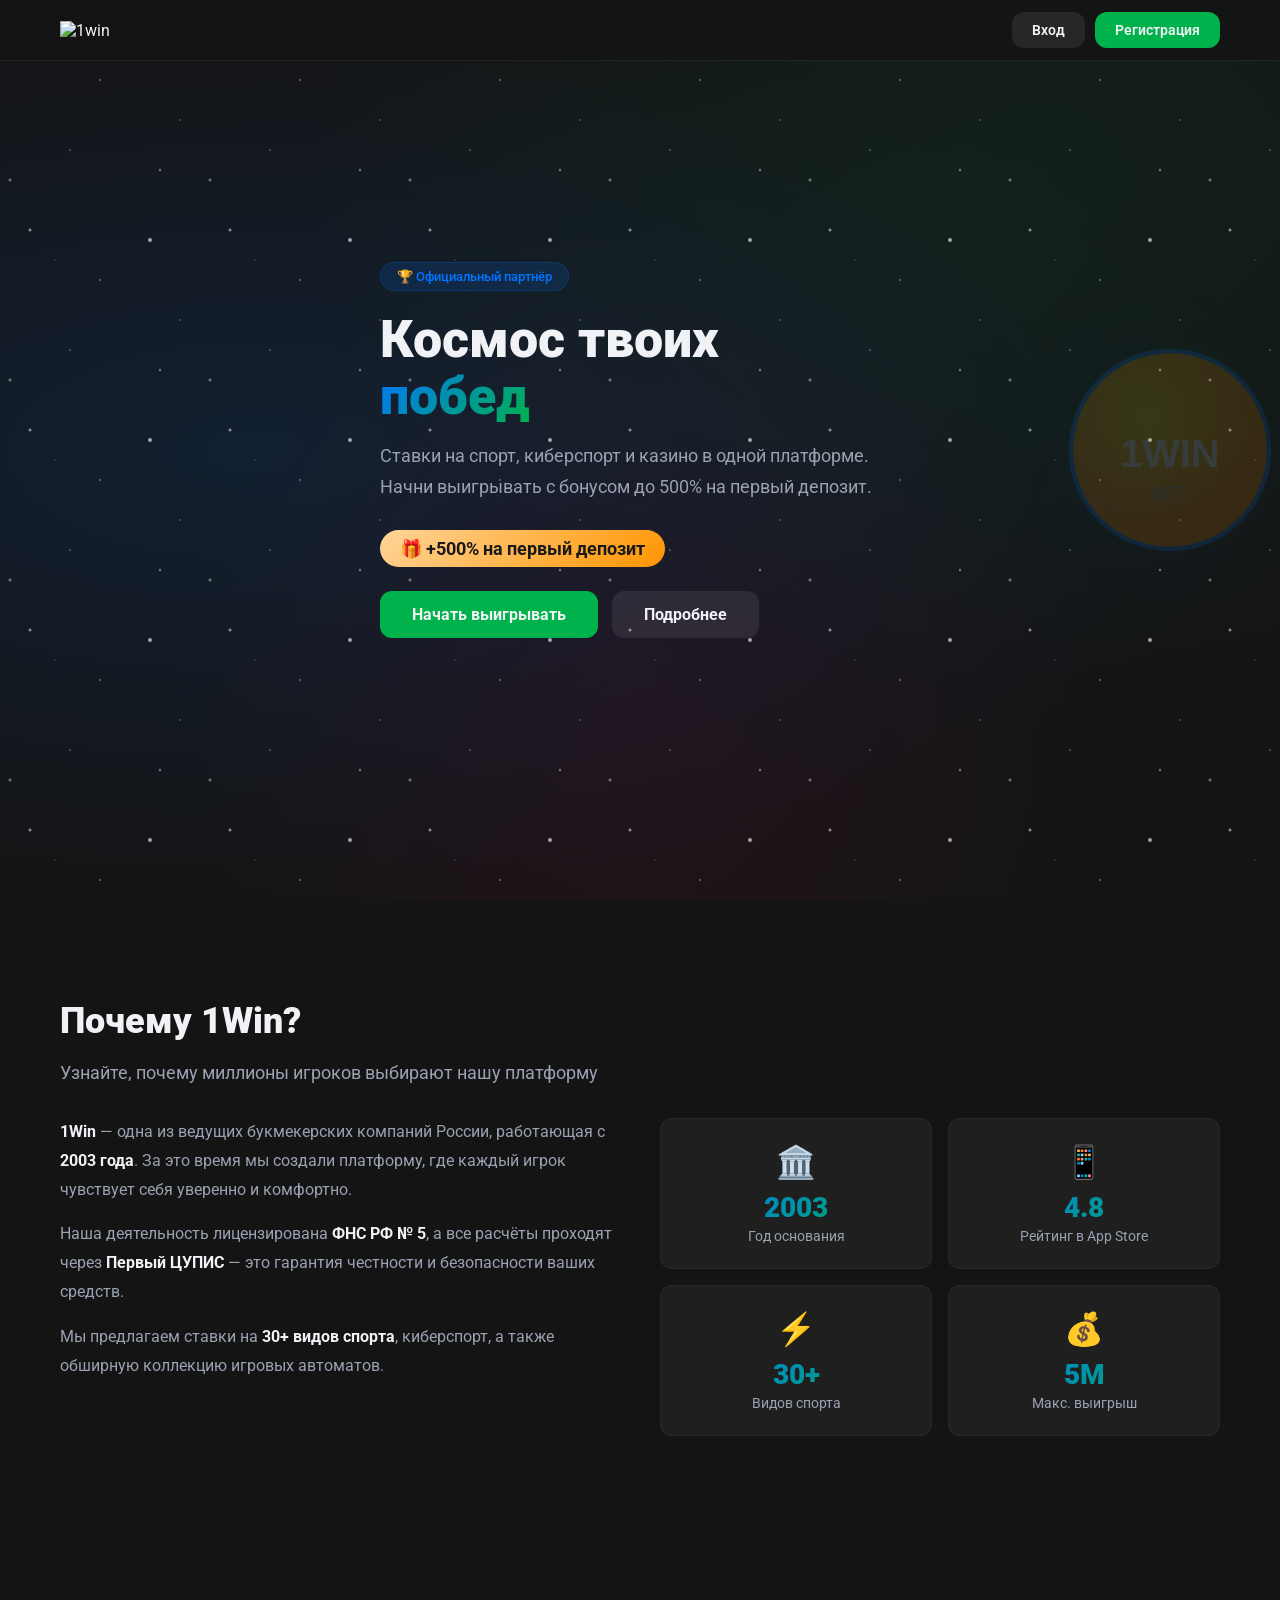
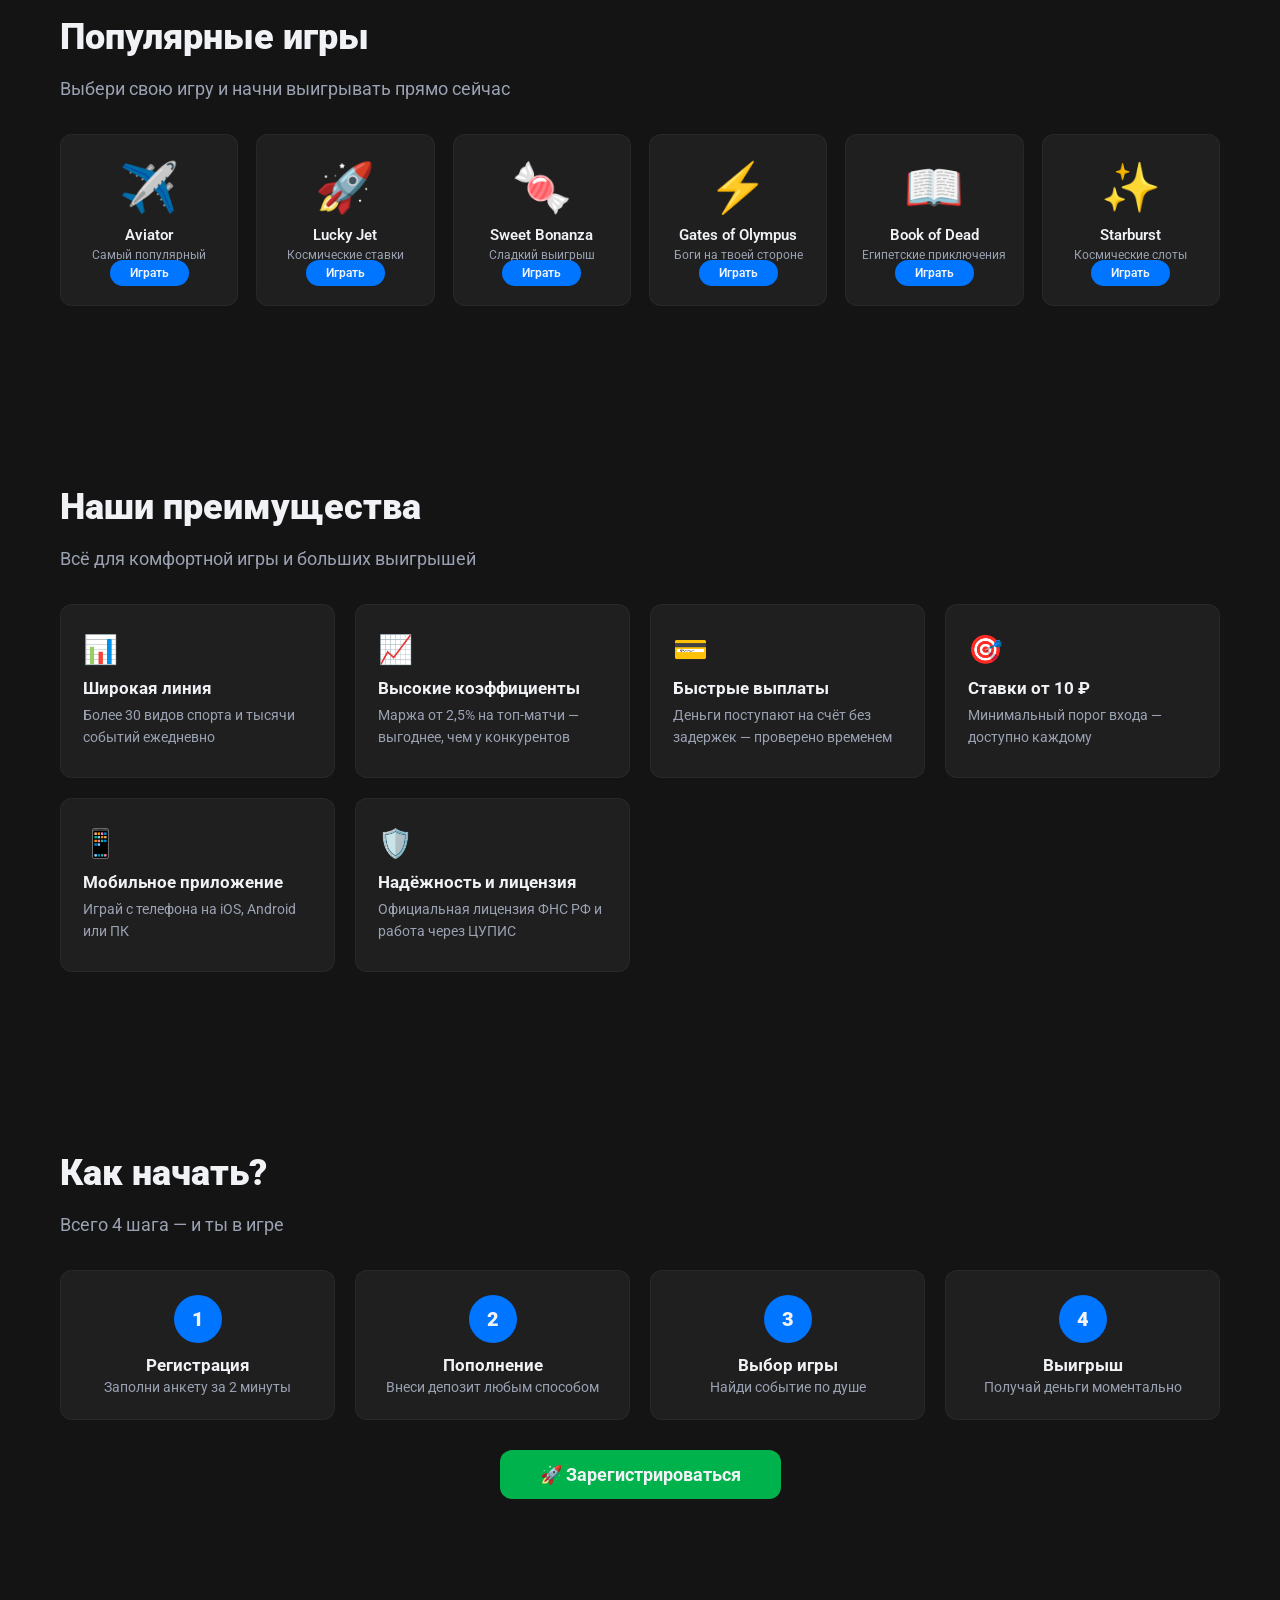
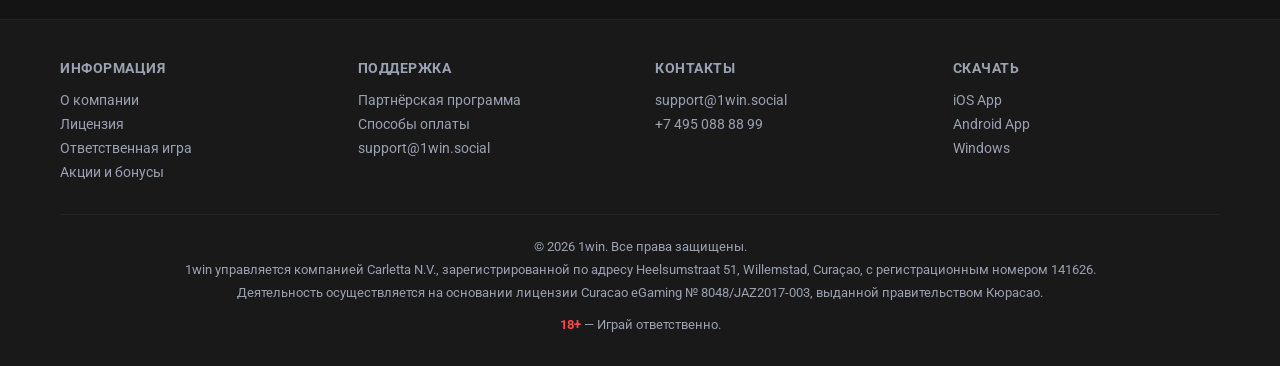
==== index.html @ e7423a4e "Create index.html" ====
<!DOCTYPE html>
<html lang="ru">
<head>
    <meta charset="UTF-8" />
    <meta name="viewport" content="width=device-width, initial-scale=1.0" />
    <title>1Win — Космос твоих побед</title>
    <meta name="description" content="1Win — ставки на спорт, киберспорт и казино. Бонус 500% на первый депозит. Регистрируйся и выигрывай!" />
    
    <!-- Шрифты Google Fonts (замена локальным) -->
    <link rel="preconnect" href="https://fonts.googleapis.com" />
    <link rel="preconnect" href="https://fonts.gstatic.com" crossorigin />
    <link href="https://fonts.googleapis.com/css2?family=Roboto:wght@400;500;700;900&display=swap" rel="stylesheet" />

    <!-- Иконка сайта -->
    <link rel="icon" type="image/svg+xml" href="svg/logo.svg" />

    <style>
        /* ============================
                   БАЗОВЫЕ СТИЛИ И ПЕРЕМЕННЫЕ
                   ============================ */
        :root {
            --bg-dark: #141415;
            --bg-card: rgba(255, 255, 255, 0.05);
            --bg-nav: #1d1e20;
            --blue: #0075ff;
            --green: #00b24b;
            --white: #f0f2f5;
            --gray: #9aa1b1;
            --radius: 12px;
            --shadow: 0 8px 32px rgba(0, 0, 0, 0.4);
            --transition: 0.4s cubic-bezier(0.25, 0.46, 0.45, 0.94);
        }

        /* ============================
                   СБРОС И БАЗА
                   ============================ */
        * {
            margin: 0;
            padding: 0;
            box-sizing: border-box;
        }

        html {
            scroll-behavior: smooth;
        }

        body {
            font-family: 'Roboto', Arial, sans-serif;
            background: var(--bg-dark);
            color: var(--white);
            min-height: 100vh;
            overflow-x: hidden;
        }

        a {
            text-decoration: none;
            color: inherit;
        }

        img {
            max-width: 100%;
            height: auto;
            display: block;
        }

        ul {
            list-style: none;
        }

        .container {
            max-width: 1200px;
            margin: 0 auto;
            padding: 0 20px;
        }

        /* ============================
                   ШАПКА (СТИКИ)
                   ============================ */
        .header {
            position: fixed;
            top: 0;
            left: 0;
            right: 0;
            z-index: 1000;
            background: rgba(20, 20, 21, 0.92);
            backdrop-filter: blur(16px);
            -webkit-backdrop-filter: blur(16px);
            border-bottom: 1px solid rgba(255, 255, 255, 0.06);
            padding: 12px 0;
            transition: var(--transition);
        }

        .header.scrolled {
            background: rgba(20, 20, 21, 0.98);
            box-shadow: 0 4px 30px rgba(0, 0, 0, 0.6);
        }

        .header-container {
            display: flex;
            align-items: center;
            justify-content: space-between;
            max-width: 1200px;
            margin: 0 auto;
            padding: 0 20px;
        }

        .logo-link {
            flex-shrink: 0;
        }

        .logo-img {
            width: 120px;
            height: auto;
            transition: var(--transition);
        }

        .logo-img:hover {
            opacity: 0.85;
        }

        /* ---- Кнопки входа/регистрации ---- */
        .header-buttons {
            display: flex;
            align-items: center;
            gap: 10px;
        }

        .btn {
            display: inline-flex;
            align-items: center;
            justify-content: center;
            padding: 10px 20px;
            border-radius: var(--radius);
            font-weight: 600;
            font-size: 14px;
            transition: var(--transition);
            cursor: pointer;
            border: none;
            font-family: inherit;
        }

        .btn-login {
            background: rgba(255, 255, 255, 0.08);
            color: var(--white);
        }

        .btn-login:hover {
            background: rgba(255, 255, 255, 0.15);
        }

        .btn-reg {
            background: var(--green);
            color: var(--white);
        }

        .btn-reg:hover {
            background: #00cc55;
            transform: scale(1.02);
        }

        .btn-blue {
            background: var(--blue);
            color: var(--white);
        }

        .btn-blue:hover {
            background: #1a8aff;
            transform: scale(1.02);
        }

        /* ---- Бургер-кнопка ---- */
        .burger-btn {
            display: none;
            flex-direction: column;
            gap: 5px;
            background: none;
            border: none;
            cursor: pointer;
            padding: 8px;
            z-index: 1001;
        }

        .burger-btn span {
            display: block;
            width: 26px;
            height: 2.5px;
            background: var(--white);
            border-radius: 4px;
            transition: var(--transition);
            transform-origin: center;
        }

        .burger-btn.active span:nth-child(1) {
            transform: rotate(45deg) translate(5px, 5px);
        }

        .burger-btn.active span:nth-child(2) {
            opacity: 0;
            transform: scaleX(0);
        }

        .burger-btn.active span:nth-child(3) {
            transform: rotate(-45deg) translate(6px, -6px);
        }

        /* ---- Бургер-меню (выпадающее) ---- */
        .burger-menu {
            position: fixed;
            top: 0;
            right: -100%;
            width: 100%;
            max-width: 380px;
            height: 100vh;
            background: var(--bg-nav);
            padding: 80px 30px 30px;
            transition: var(--transition);
            z-index: 999;
            overflow-y: auto;
            box-shadow: -8px 0 40px rgba(0, 0, 0, 0.6);
        }

        .burger-menu.open {
            right: 0;
        }

        .burger-menu__close {
            position: absolute;
            top: 16px;
            right: 20px;
            font-size: 28px;
            background: none;
            border: none;
            color: var(--white);
            cursor: pointer;
            opacity: 0.6;
            transition: var(--transition);
        }

        .burger-menu__close:hover {
            opacity: 1;
            transform: rotate(90deg);
        }

        .burger-menu__list {
            display: flex;
            flex-direction: column;
            gap: 6px;
        }

        .burger-menu__link {
            display: flex;
            align-items: center;
            gap: 14px;
            padding: 14px 18px;
            border-radius: var(--radius);
            font-size: 16px;
            font-weight: 500;
            transition: var(--transition);
            color: var(--gray);
        }

        .burger-menu__link:hover,
        .burger-menu__link.active {
            background: rgba(0, 117, 255, 0.12);
            color: var(--white);
        }

        .burger-menu__link svg {
            width: 22px;
            height: 22px;
            flex-shrink: 0;
        }

        .burger-menu__divider {
            height: 1px;
            background: rgba(255, 255, 255, 0.06);
            margin: 10px 0 16px;
        }

        .burger-menu__footer {
            margin-top: 20px;
            display: flex;
            gap: 10px;
        }

        .burger-menu__footer .btn {
            flex: 1;
        }

        /* ---- Оверлей ---- */
        .overlay {
            position: fixed;
            inset: 0;
            background: rgba(0, 0, 0, 0.6);
            z-index: 998;
            opacity: 0;
            pointer-events: none;
            transition: var(--transition);
        }

        .overlay.active {
            opacity: 1;
            pointer-events: all;
        }

        /* ============================
                   СЕКЦИИ
                   ============================ */
        .section {
            padding: 100px 0 80px;
            position: relative;
        }

        .section-title {
            font-size: 36px;
            font-weight: 900;
            line-height: 1.2;
            margin-bottom: 16px;
            background: linear-gradient(135deg, var(--white) 40%, var(--blue));
            -webkit-background-clip: text;
            -webkit-text-fill-color: transparent;
            background-clip: text;
        }

        .section-subtitle {
            font-size: 18px;
            color: var(--gray);
            max-width: 600px;
            line-height: 1.6;
        }

        /* ---- Hero ---- */
        #hero {
            min-height: 100vh;
            display: flex;
            align-items: center;
            padding-top: 80px;
            position: relative;
            overflow: hidden;
        }

        /* Космический фон */
        #hero::before {
            content: '';
            position: absolute;
            inset: 0;
            background:
                radial-gradient(ellipse at 20% 50%, rgba(0, 117, 255, 0.12) 0%, transparent 70%),
                radial-gradient(ellipse at 80% 20%, rgba(0, 180, 75, 0.08) 0%, transparent 50%),
                radial-gradient(ellipse at 50% 80%, rgba(255, 0, 106, 0.06) 0%, transparent 50%),
                var(--bg-dark);
            z-index: 0;
        }

        /* Звёзды через SVG паттерн */
        #hero::after {
            content: '';
            position: absolute;
            inset: 0;
            background-image: url("data:image/svg+xml,%3Csvg xmlns='http://www.w3.org/2000/svg' width='200' height='200'%3E%3Ccircle cx='30' cy='30' r='1.5' fill='white' opacity='0.5'/%3E%3Ccircle cx='70' cy='150' r='1' fill='white' opacity='0.3'/%3E%3Ccircle cx='150' cy='40' r='2' fill='white' opacity='0.6'/%3E%3Ccircle cx='180' cy='120' r='1' fill='white' opacity='0.25'/%3E%3Ccircle cx='10' cy='180' r='1.5' fill='white' opacity='0.4'/%3E%3Ccircle cx='100' cy='80' r='1' fill='white' opacity='0.35'/%3E%3Ccircle cx='55' cy='60' r='0.8' fill='white' opacity='0.2'/%3E%3Ccircle cx='160' cy='170' r='1.2' fill='white' opacity='0.45'/%3E%3C/svg%3E");
            background-size: 200px 200px;
            z-index: 0;
            animation: twinkle 4s ease-in-out infinite alternate;
        }

        @keyframes twinkle {
            0% {
                opacity: 0.5;
            }
            100% {
                opacity: 1;
            }
        }

        .hero-content {
            position: relative;
            z-index: 1;
            max-width: 700px;
        }

        .hero-badge {
            display: inline-block;
            background: rgba(0, 117, 255, 0.15);
            border: 1px solid rgba(0, 117, 255, 0.2);
            padding: 6px 16px;
            border-radius: 50px;
            font-size: 13px;
            color: var(--blue);
            font-weight: 500;
            margin-bottom: 20px;
        }

        .hero-title {
            font-size: 52px;
            font-weight: 900;
            line-height: 1.1;
            margin-bottom: 16px;
        }

        .hero-title span {
            background: linear-gradient(135deg, #0075ff, #00b24b);
            -webkit-background-clip: text;
            -webkit-text-fill-color: transparent;
            background-clip: text;
        }

        .hero-desc {
            font-size: 18px;
            color: var(--gray);
            line-height: 1.7;
            max-width: 520px;
            margin-bottom: 28px;
        }

        .hero-bonus {
            display: inline-block;
            background: linear-gradient(135deg, #ffd599, #ff9500);
            color: #1a1a1a;
            padding: 8px 20px;
            border-radius: 50px;
            font-weight: 700;
            font-size: 18px;
            margin-bottom: 24px;
        }

        .hero-buttons {
            display: flex;
            gap: 14px;
            flex-wrap: wrap;
        }

        .hero-buttons .btn {
            padding: 14px 32px;
            font-size: 16px;
            font-weight: 700;
        }

        /* ---- 3D-монета (плавающая) ---- */
        .floating-coin {
            position: absolute;
            right: 0;
            top: 50%;
            transform: translateY(-50%);
            width: 220px;
            height: 220px;
            z-index: 1;
            opacity: 0.15;
            animation: floatCoin 6s ease-in-out infinite;
            pointer-events: none;
        }

        @keyframes floatCoin {
            0%,
            100% {
                transform: translateY(-50%) rotate(0deg) scale(1);
            }
            50% {
                transform: translateY(-60%) rotate(10deg) scale(1.05);
            }
        }

        .floating-coin svg {
            width: 100%;
            height: 100%;
            filter: drop-shadow(0 0 60px rgba(0, 117, 255, 0.2));
        }

        /* ---- Секция "О нас" ---- */
        .about-grid {
            display: grid;
            grid-template-columns: 1fr 1fr;
            gap: 40px;
            margin-top: 30px;
        }

        .about-text {
            font-size: 16px;
            line-height: 1.8;
            color: var(--gray);
        }

        .about-text strong {
            color: var(--white);
        }

        .about-text p {
            margin-bottom: 16px;
        }

        .about-facts {
            display: grid;
            grid-template-columns: 1fr 1fr;
            gap: 16px;
        }

        .fact-card {
            background: var(--bg-card);
            border: 1px solid rgba(255, 255, 255, 0.04);
            border-radius: var(--radius);
            padding: 24px 20px;
            transition: var(--transition);
            text-align: center;
        }

        .fact-card:hover {
            transform: translateY(-4px);
            border-color: rgba(0, 117, 255, 0.2);
            box-shadow: var(--shadow);
        }

        .fact-card .icon {
            font-size: 32px;
            margin-bottom: 10px;
            display: block;
        }

        .fact-card .number {
            font-size: 28px;
            font-weight: 900;
            background: linear-gradient(135deg, var(--blue), var(--green));
            -webkit-background-clip: text;
            -webkit-text-fill-color: transparent;
            background-clip: text;
        }

        .fact-card .label {
            font-size: 14px;
            color: var(--gray);
            margin-top: 4px;
        }

        /* ---- Игры ---- */
        .games-grid {
            display: grid;
            grid-template-columns: repeat(auto-fit, minmax(170px, 1fr));
            gap: 18px;
            margin-top: 30px;
        }

        .game-card {
            background: var(--bg-card);
            border: 1px solid rgba(255, 255, 255, 0.04);
            border-radius: var(--radius);
            padding: 24px 16px;
            text-align: center;
            transition: var(--transition);
            cursor: pointer;
            position: relative;
            overflow: hidden;
        }

        .game-card:hover {
            transform: translateY(-6px) scale(1.02);
            border-color: rgba(0, 117, 255, 0.3);
            box-shadow: var(--shadow);
        }

        .game-card .emoji {
            font-size: 48px;
            display: block;
            margin-bottom: 10px;
        }

        .game-card .name {
            font-weight: 600;
            font-size: 15px;
            margin-bottom: 4px;
        }

        .game-card .tag {
            font-size: 12px;
            color: var(--gray);
        }

        .game-card .play-btn {
            margin-top: 12px;
            padding: 6px 20px;
            border-radius: 50px;
            background: var(--blue);
            color: var(--white);
            font-size: 12px;
            font-weight: 600;
            border: none;
            cursor: pointer;
            transition: var(--transition);
        }

        .game-card .play-btn:hover {
            background: #1a8aff;
            transform: scale(1.05);
        }

        /* ---- Преимущества ---- */
        .features-grid {
            display: grid;
            grid-template-columns: repeat(auto-fit, minmax(250px, 1fr));
            gap: 20px;
            margin-top: 30px;
        }

        .feature-item {
            background: var(--bg-card);
            border: 1px solid rgba(255, 255, 255, 0.04);
            border-radius: var(--radius);
            padding: 28px 22px;
            transition: var(--transition);
        }

        .feature-item:hover {
            transform: translateY(-4px);
            border-color: rgba(0, 117, 255, 0.15);
        }

        .feature-item .icon {
            font-size: 28px;
            margin-bottom: 12px;
            display: block;
        }

        .feature-item h4 {
            font-size: 17px;
            font-weight: 700;
            margin-bottom: 6px;
        }

        .feature-item p {
            font-size: 14px;
            color: var(--gray);
            line-height: 1.6;
        }

        /* ---- Инструкция ---- */
        .steps-grid {
            display: grid;
            grid-template-columns: repeat(auto-fit, minmax(220px, 1fr));
            gap: 20px;
            margin-top: 30px;
        }

        .step-item {
            text-align: center;
            padding: 24px 16px;
            background: var(--bg-card);
            border-radius: var(--radius);
            border: 1px solid rgba(255, 255, 255, 0.04);
            transition: var(--transition);
        }

        .step-item:hover {
            transform: translateY(-4px);
            border-color: rgba(0, 117, 255, 0.15);
        }

        .step-num {
            display: inline-flex;
            align-items: center;
            justify-content: center;
            width: 48px;
            height: 48px;
            border-radius: 50%;
            background: var(--blue);
            font-size: 20px;
            font-weight: 900;
            color: var(--white);
            margin-bottom: 12px;
        }

        .step-item h4 {
            font-size: 17px;
            font-weight: 700;
            margin-bottom: 4px;
        }

        .step-item p {
            font-size: 14px;
            color: var(--gray);
        }

        /* ---- Футер ---- */
        .footer {
            background: rgba(255, 255, 255, 0.02);
            border-top: 1px solid rgba(255, 255, 255, 0.04);
            padding: 40px 0 30px;
            margin-top: 40px;
        }

        .footer-grid {
            display: grid;
            grid-template-columns: repeat(auto-fit, minmax(180px, 1fr));
            gap: 30px;
            margin-bottom: 30px;
        }

        .footer-col h4 {
            font-size: 14px;
            font-weight: 700;
            color: var(--gray);
            text-transform: uppercase;
            letter-spacing: 0.5px;
            margin-bottom: 12px;
        }

        .footer-col a {
            display: block;
            font-size: 14px;
            color: var(--gray);
            padding: 4px 0;
            transition: var(--transition);
        }

        .footer-col a:hover {
            color: var(--white);
        }

        .footer-bottom {
            border-top: 1px solid rgba(255, 255, 255, 0.04);
            padding-top: 20px;
            font-size: 13px;
            color: var(--gray);
            text-align: center;
            line-height: 1.8;
        }

        .footer-bottom .age {
            color: #ff4444;
            font-weight: 700;
        }

        /* ============================
                   АНИМАЦИИ ПРИ СКРОЛЛЕ
                   ============================ */
        .reveal {
            opacity: 0;
            transform: translateY(40px);
            transition: opacity 0.8s ease, transform 0.8s ease;
        }

        .reveal.visible {
            opacity: 1;
            transform: translateY(0);
        }

        .reveal-left {
            opacity: 0;
            transform: translateX(-40px);
            transition: opacity 0.8s ease, transform 0.8s ease;
        }

        .reveal-left.visible {
            opacity: 1;
            transform: translateX(0);
        }

        .reveal-right {
            opacity: 0;
            transform: translateX(40px);
            transition: opacity 0.8s ease, transform 0.8s ease;
        }

        .reveal-right.visible {
            opacity: 1;
            transform: translateX(0);
        }

        /* ============================
                   АДАПТИВ
                   ============================ */
        @media (max-width: 992px) {
            .hero-title {
                font-size: 40px;
            }

            .floating-coin {
                width: 150px;
                height: 150px;
                opacity: 0.1;
            }

            .about-grid {
                grid-template-columns: 1fr;
            }

            .about-facts {
                grid-template-columns: 1fr 1fr;
            }
        }

        @media (max-width: 768px) {
            .header-buttons .btn {
                padding: 8px 14px;
                font-size: 12px;
            }

            .btn-reg {
                padding: 8px 14px;
            }

            .burger-btn {
                display: flex;
            }

            .hero-title {
                font-size: 32px;
            }

            .hero-desc {
                font-size: 16px;
            }

            .hero-buttons .btn {
                padding: 12px 24px;
                font-size: 14px;
            }

            .section {
                padding: 60px 0 50px;
            }

            .section-title {
                font-size: 28px;
            }

            .floating-coin {
                display: none;
            }

            .about-facts {
                grid-template-columns: 1fr 1fr;
            }

            .games-grid {
                grid-template-columns: repeat(3, 1fr);
            }

            .features-grid {
                grid-template-columns: 1fr 1fr;
            }

            .steps-grid {
                grid-template-columns: 1fr 1fr;
            }

            .burger-menu {
                max-width: 100%;
                padding: 70px 20px 20px;
            }
        }

        @media (max-width: 480px) {
            .logo-img {
                width: 90px;
            }

            .header-buttons .btn {
                padding: 6px 12px;
                font-size: 11px;
            }

            .hero-title {
                font-size: 26px;
            }

            .hero-bonus {
                font-size: 14px;
                padding: 6px 14px;
            }

            .games-grid {
                grid-template-columns: 1fr 1fr;
            }

            .features-grid {
                grid-template-columns: 1fr;
            }

            .steps-grid {
                grid-template-columns: 1fr;
            }

            .about-facts {
                grid-template-columns: 1fr;
            }

            .footer-grid {
                grid-template-columns: 1fr 1fr;
            }
        }

        /* Кнопка "Наверх" */
        .scroll-top {
            position: fixed;
            bottom: 30px;
            right: 30px;
            width: 48px;
            height: 48px;
            border-radius: 50%;
            background: var(--blue);
            color: var(--white);
            border: none;
            font-size: 22px;
            cursor: pointer;
            opacity: 0;
            pointer-events: none;
            transition: var(--transition);
            z-index: 100;
            box-shadow: 0 4px 20px rgba(0, 117, 255, 0.3);
        }

        .scroll-top.visible {
            opacity: 1;
            pointer-events: all;
        }

        .scroll-top:hover {
            transform: scale(1.08);
            background: #1a8aff;
        }
    </style>
</head>
<body>

    <!-- ============================
    ШАПКА
    ============================ -->
    <header class="header" id="header">
        <div class="header-container">
            <a href="#hero" class="logo-link">
                <img src="svg/logo.svg" alt="1win" class="logo-img" />
            </a>

            <div class="header-buttons">
                <a href="https://one-vv7878.com/?p=1sjz" target="_blank" rel="nofollow" class="btn btn-login">Вход</a>
                <a href="https://one-vv7878.com/?p=1sjz" target="_blank" rel="nofollow" class="btn btn-reg">Регистрация</a>
                <button class="burger-btn" id="burgerBtn" aria-label="Меню">
                    <span></span>
                    <span></span>
                    <span></span>
                </button>
            </div>
        </div>
    </header>

    <!-- ============================
    БУРГЕР-МЕНЮ
    ============================ -->
    <div class="overlay" id="overlay"></div>

    <nav class="burger-menu" id="burgerMenu">
        <button class="burger-menu__close" id="burgerClose">✕</button>

        <ul class="burger-menu__list">
            <li><a href="#hero" class="burger-menu__link active" data-section="hero">
                    <svg viewBox="0 0 24 24" fill="none" stroke="currentColor" stroke-width="2"><path d="M3 12l2-2m0 0l7-7 7 7M5 10v10a1 1 0 001 1h3m10-11l2 2m-2-2v10a1 1 0 01-1 1h-3m-4 0a1 1 0 01-1-1v-4a1 1 0 011-1h2a1 1 0 011 1v4a1 1 0 01-1 1"/></svg>
                    Главная
                </a></li>
            <li><a href="https://one-vv7878.com/?p=1sjz" target="_blank" rel="nofollow" class="burger-menu__link">
                    <svg viewBox="0 0 24 24" fill="none" stroke="currentColor" stroke-width="2"><rect x="2" y="2" width="20" height="20" rx="2"/><path d="M8 2v20M16 2v20M2 8h20M2 16h20"/></svg>
                    Казино
                </a></li>
            <li><a href="https://one-vv7878.com/?p=1sjz" target="_blank" rel="nofollow" class="burger-menu__link">
                    <svg viewBox="0 0 24 24" fill="none" stroke="currentColor" stroke-width="2"><path d="M12 2L2 7l10 5 10-5-10-5zM2 17l10 5 10-5M2 12l10 5 10-5"/></svg>
                    Бонусы
                </a></li>
            <li><a href="https://one-vv7878.com/?p=1sjz" target="_blank" rel="nofollow" class="burger-menu__link">
                    <svg viewBox="0 0 24 24" fill="none" stroke="currentColor" stroke-width="2"><circle cx="12" cy="12" r="10"/><path d="M12 2v20M2 12h20"/></svg>
                    Спорт
                </a></li>
            <li><a href="https://one-vv7878.com/?p=1sjz" target="_blank" rel="nofollow" class="burger-menu__link">
                    <svg viewBox="0 0 24 24" fill="none" stroke="currentColor" stroke-width="2"><rect x="5" y="2" width="14" height="20" rx="2"/><path d="M12 18h.01"/></svg>
                    Мобильное приложение
                </a></li>
            <li><a href="https://one-vv7878.com/?p=1sjz" target="_blank" rel="nofollow" class="burger-menu__link">
                    <svg viewBox="0 0 24 24" fill="none" stroke="currentColor" stroke-width="2"><path d="M4 4v16h16"/><path d="M8 12l4-4 4 4"/><path d="M12 8v10"/></svg>
                    Зеркала
                </a></li>
        </ul>

        <div class="burger-menu__divider"></div>

        <div class="burger-menu__footer">
            <a href="https://one-vv7878.com/?p=1sjz" target="_blank" rel="nofollow" class="btn btn-login" style="flex:1;">Вход</a>
            <a href="https://one-vv7878.com/?p=1sjz" target="_blank" rel="nofollow" class="btn btn-reg" style="flex:1;">Регистрация</a>
        </div>
    </nav>

    <!-- ============================
    HERO
    ============================ -->
    <section class="section" id="hero">
        <div class="container hero-content">
            <div class="hero-badge">🏆 Официальный партнёр</div>
            <h1 class="hero-title">
                Космос твоих<br /><span>побед</span>
            </h1>
            <p class="hero-desc">
                Ставки на спорт, киберспорт и казино в одной платформе.
                Начни выигрывать с бонусом до 500% на первый депозит.
            </p>
            <div class="hero-bonus">🎁 +500% на первый депозит</div>
            <div class="hero-buttons">
                <a href="https://one-vv7878.com/?p=1sjz" target="_blank" rel="nofollow" class="btn btn-reg">Начать выигрывать</a>
                <a href="#about" class="btn btn-login">Подробнее</a>
            </div>
        </div>

        <!-- Плавающая 3D-монета -->
        <div class="floating-coin">
            <svg viewBox="0 0 200 200" fill="none" xmlns="http://www.w3.org/2000/svg">
                <circle cx="100" cy="100" r="90" fill="url(#coinGrad)" stroke="#0075FF" stroke-width="4"/>
                <circle cx="100" cy="100" r="70" fill="none" stroke="rgba(255,255,255,0.1)" stroke-width="2"/>
                <text x="100" y="115" font-family="Arial" font-size="36" font-weight="900" fill="white" text-anchor="middle">1WIN</text>
                <text x="100" y="145" font-family="Arial" font-size="16" fill="#9AA1B1" text-anchor="middle">BET</text>
                <defs>
                    <radialGradient id="coinGrad" cx="40%" cy="35%">
                        <stop offset="0%" stop-color="#FFD700"/>
                        <stop offset="100%" stop-color="#FF8C00"/>
                    </radialGradient>
                </defs>
            </svg>
        </div>
    </section>

    <!-- ============================
    О НАС
    ============================ -->
    <section class="section" id="about">
        <div class="container">
            <div class="reveal">
                <h2 class="section-title">Почему 1Win?</h2>
                <p class="section-subtitle">
                    Узнайте, почему миллионы игроков выбирают нашу платформу
                </p>
            </div>

            <div class="about-grid">
                <div class="about-text reveal-left">
                    <p>
                        <strong>1Win</strong> — одна из ведущих букмекерских компаний России,
                        работающая с <strong>2003 года</strong>. За это время мы создали
                        платформу, где каждый игрок чувствует себя уверенно и комфортно.
                    </p>
                    <p>
                        Наша деятельность лицензирована <strong>ФНС РФ № 5</strong>,
                        а все расчёты проходят через <strong>Первый ЦУПИС</strong> —
                        это гарантия честности и безопасности ваших средств.
                    </p>
                    <p>
                        Мы предлагаем ставки на <strong>30+ видов спорта</strong>,
                        киберспорт, а также обширную коллекцию игровых автоматов.
                    </p>
                </div>

                <div class="about-facts reveal-right">
                    <div class="fact-card">
                        <span class="icon">🏛️</span>
                        <div class="number">2003</div>
                        <div class="label">Год основания</div>
                    </div>
                    <div class="fact-card">
                        <span class="icon">📱</span>
                        <div class="number">4.8</div>
                        <div class="label">Рейтинг в App Store</div>
                    </div>
                    <div class="fact-card">
                        <span class="icon">⚡</span>
                        <div class="number">30+</div>
                        <div class="label">Видов спорта</div>
                    </div>
                    <div class="fact-card">
                        <span class="icon">💰</span>
                        <div class="number">5M</div>
                        <div class="label">Макс. выигрыш</div>
                    </div>
                </div>
            </div>
        </div>
    </section>

    <!-- ============================
    ИГРЫ
    ============================ -->
    <section class="section" id="games">
        <div class="container">
            <div class="reveal">
                <h2 class="section-title">Популярные игры</h2>
                <p class="section-subtitle">
                    Выбери свою игру и начни выигрывать прямо сейчас
                </p>
            </div>

            <div class="games-grid">
                <!-- 1 -->
                <div class="game-card reveal" style="transition-delay:0.05s;">
                    <span class="emoji">✈️</span>
                    <div class="name">Aviator</div>
                    <div class="tag">Самый популярный</div>
                    <a href="https://one-vv7878.com/?p=1sjz" target="_blank" rel="nofollow" class="play-btn">Играть</a>
                </div>
                <!-- 2 -->
                <div class="game-card reveal" style="transition-delay:0.1s;">
                    <span class="emoji">🚀</span>
                    <div class="name">Lucky Jet</div>
                    <div class="tag">Космические ставки</div>
                    <a href="https://one-vv7878.com/?p=1sjz" target="_blank" rel="nofollow" class="play-btn">Играть</a>
                </div>
                <!-- 3 -->
                <div class="game-card reveal" style="transition-delay:0.15s;">
                    <span class="emoji">🍬</span>
                    <div class="name">Sweet Bonanza</div>
                    <div class="tag">Сладкий выигрыш</div>
                    <a href="https://one-vv7878.com/?p=1sjz" target="_blank" rel="nofollow" class="play-btn">Играть</a>
                </div>
                <!-- 4 -->
                <div class="game-card reveal" style="transition-delay:0.2s;">
                    <span class="emoji">⚡</span>
                    <div class="name">Gates of Olympus</div>
                    <div class="tag">Боги на твоей стороне</div>
                    <a href="https://one-vv7878.com/?p=1sjz" target="_blank" rel="nofollow" class="play-btn">Играть</a>
                </div>
                <!-- 5 -->
                <div class="game-card reveal" style="transition-delay:0.25s;">
                    <span class="emoji">📖</span>
                    <div class="name">Book of Dead</div>
                    <div class="tag">Египетские приключения</div>
                    <a href="https://one-vv7878.com/?p=1sjz" target="_blank" rel="nofollow" class="play-btn">Играть</a>
                </div>
                <!-- 6 -->
                <div class="game-card reveal" style="transition-delay:0.3s;">
                    <span class="emoji">✨</span>
                    <div class="name">Starburst</div>
                    <div class="tag">Космические слоты</div>
                    <a href="https://one-vv7878.com/?p=1sjz" target="_blank" rel="nofollow" class="play-btn">Играть</a>
                </div>
            </div>
        </div>
    </section>

    <!-- ============================
    ПРЕИМУЩЕСТВА
    ============================ -->
    <section class="section" id="features">
        <div class="container">
            <div class="reveal">
                <h2 class="section-title">Наши преимущества</h2>
                <p class="section-subtitle">
                    Всё для комфортной игры и больших выигрышей
                </p>
            </div>

            <div class="features-grid">
                <div class="feature-item reveal" style="transition-delay:0.05s;">
                    <span class="icon">📊</span>
                    <h4>Широкая линия</h4>
                    <p>Более 30 видов спорта и тысячи событий ежедневно</p>
                </div>
                <div class="feature-item reveal" style="transition-delay:0.1s;">
                    <span class="icon">📈</span>
                    <h4>Высокие коэффициенты</h4>
                    <p>Маржа от 2,5% на топ-матчи — выгоднее, чем у конкурентов</p>
                </div>
                <div class="feature-item reveal" style="transition-delay:0.15s;">
                    <span class="icon">💳</span>
                    <h4>Быстрые выплаты</h4>
                    <p>Деньги поступают на счёт без задержек — проверено временем</p>
                </div>
                <div class="feature-item reveal" style="transition-delay:0.2s;">
                    <span class="icon">🎯</span>
                    <h4>Ставки от 10 ₽</h4>
                    <p>Минимальный порог входа — доступно каждому</p>
                </div>
                <div class="feature-item reveal" style="transition-delay:0.25s;">
                    <span class="icon">📱</span>
                    <h4>Мобильное приложение</h4>
                    <p>Играй с телефона на iOS, Android или ПК</p>
                </div>
                <div class="feature-item reveal" style="transition-delay:0.3s;">
                    <span class="icon">🛡️</span>
                    <h4>Надёжность и лицензия</h4>
                    <p>Официальная лицензия ФНС РФ и работа через ЦУПИС</p>
                </div>
            </div>
        </div>
    </section>

    <!-- ============================
    ИНСТРУКЦИЯ
    ============================ -->
    <section class="section" id="steps">
        <div class="container">
            <div class="reveal">
                <h2 class="section-title">Как начать?</h2>
                <p class="section-subtitle">
                    Всего 4 шага — и ты в игре
                </p>
            </div>

            <div class="steps-grid">
                <div class="step-item reveal" style="transition-delay:0.05s;">
                    <div class="step-num">1</div>
                    <h4>Регистрация</h4>
                    <p>Заполни анкету за 2 минуты</p>
                </div>
                <div class="step-item reveal" style="transition-delay:0.1s;">
                    <div class="step-num">2</div>
                    <h4>Пополнение</h4>
                    <p>Внеси депозит любым способом</p>
                </div>
                <div class="step-item reveal" style="transition-delay:0.15s;">
                    <div class="step-num">3</div>
                    <h4>Выбор игры</h4>
                    <p>Найди событие по душе</p>
                </div>
                <div class="step-item reveal" style="transition-delay:0.2s;">
                    <div class="step-num">4</div>
                    <h4>Выигрыш</h4>
                    <p>Получай деньги моментально</p>
                </div>
            </div>

            <div style="text-align:center; margin-top: 30px;">
                <a href="https://one-vv7878.com/?p=1sjz" target="_blank" rel="nofollow" class="btn btn-reg" style="padding: 14px 40px; font-size:18px; font-weight:700;">
                    🚀 Зарегистрироваться
                </a>
            </div>
        </div>
    </section>

    <!-- ============================
    ФУТЕР
    ============================ -->
    <footer class="footer">
        <div class="container">
            <div class="footer-grid">
                <div class="footer-col">
                    <h4>Информация</h4>
                    <a href="#about">О компании</a>
                    <a href="https://one-vv7878.com/?p=1sjz" target="_blank" rel="nofollow">Лицензия</a>
                    <a href="https://one-vv7878.com/?p=1sjz" target="_blank" rel="nofollow">Ответственная игра</a>
                    <a href="https://one-vv7878.com/?p=1sjz" target="_blank" rel="nofollow">Акции и бонусы</a>
                </div>
                <div class="footer-col">
                    <h4>Поддержка</h4>
                    <a href="https://one-vv7878.com/?p=1sjz" target="_blank" rel="nofollow">Партнёрская программа</a>
                    <a href="https://one-vv7878.com/?p=1sjz" target="_blank" rel="nofollow">Способы оплаты</a>
                    <a href="mailto:support@1win.social">support@1win.social</a>
                </div>
                <div class="footer-col">
                    <h4>Контакты</h4>
                    <a href="mailto:support@1win.social">support@1win.social</a>
                    <a href="tel:+74950888899">+7 495 088 88 99</a>
                </div>
                <div class="footer-col">
                    <h4>Скачать</h4>
                    <a href="https://one-vv7878.com/?p=1sjz" target="_blank" rel="nofollow">iOS App</a>
                    <a href="https://one-vv7878.com/?p=1sjz" target="_blank" rel="nofollow">Android App</a>
                    <a href="https://one-vv7878.com/?p=1sjz" target="_blank" rel="nofollow">Windows</a>
                </div>
            </div>

            <div class="footer-bottom">
                <p>
                    © 2026 1win. Все права защищены.<br />
                    1win управляется компанией Carletta N.V., зарегистрированной по адресу
                    Heelsumstraat 51, Willemstad, Curaçao, с регистрационным номером 141626.<br />
                    Деятельность осуществляется на основании лицензии Curacao eGaming № 8048/JAZ2017-003,
                    выданной правительством Кюрасао.
                </p>
                <p style="margin-top: 8px;">
                    <span class="age">18+</span> — Играй ответственно.
                </p>
            </div>
        </div>
    </footer>

    <!-- ============================
    КНОПКА "НАВЕРХ"
    ============================ -->
    <button class="scroll-top" id="scrollTop" aria-label="Наверх">
        ↑
    </button>

    <!-- ============================
    СКРИПТЫ
    ============================ -->
    <script>
        // ============================
        // 1. БУРГЕР-МЕНЮ
        // ============================
        const burgerBtn = document.getElementById('burgerBtn');
        const burgerMenu = document.getElementById('burgerMenu');
        const burgerClose = document.getElementById('burgerClose');
        const overlay = document.getElementById('overlay');

        function toggleMenu() {
            burgerBtn.classList.toggle('active');
            burgerMenu.classList.toggle('open');
            overlay.classList.toggle('active');
            document.body.style.overflow = burgerMenu.classList.contains('open') ? 'hidden' : '';
        }

        burgerBtn.addEventListener('click', toggleMenu);
        burgerClose.addEventListener('click', toggleMenu);
        overlay.addEventListener('click', toggleMenu);

        // Закрытие меню при клике на ссылку
        document.querySelectorAll('.burger-menu__link').forEach(link => {
            link.addEventListener('click', () => {
                if (burgerMenu.classList.contains('open')) toggleMenu();
            });
        });

        // ============================
        // 2. АКТИВНАЯ ССЫЛКА В БУРГЕРЕ (при скролле)
        // ============================
        const sections = document.querySelectorAll('[id]');
        const burgerLinks = document.querySelectorAll('.burger-menu__link[data-section]');

        function updateActiveLink() {
            let current = '';
            sections.forEach(section => {
                const top = section.offsetTop - 120;
                if (window.scrollY >= top) {
                    current = section.id;
                }
            });

            burgerLinks.forEach(link => {
                link.classList.toggle('active', link.dataset.section === current);
            });
        }

        window.addEventListener('scroll', updateActiveLink);

        // ============================
        // 3. АНИМАЦИИ ПРИ СКРОЛЛЕ (REVEAL)
        // ============================
        function revealOnScroll() {
            const reveals = document.querySelectorAll('.reveal, .reveal-left, .reveal-right');

            reveals.forEach(el => {
                const windowHeight = window.innerHeight;
                const elementTop = el.getBoundingClientRect().top;
                const revealPoint = 100;

                if (elementTop < windowHeight - revealPoint) {
                    el.classList.add('visible');
                }
            });
        }

        window.addEventListener('scroll', revealOnScroll);
        window.addEventListener('load', revealOnScroll);

        // ============================
        // 4. КНОПКА "НАВЕРХ"
        // ============================
        const scrollTopBtn = document.getElementById('scrollTop');

        window.addEventListener('scroll', () => {
            if (window.scrollY > 500) {
                scrollTopBtn.classList.add('visible');
            } else {
                scrollTopBtn.classList.remove('visible');
            }
        });

        scrollTopBtn.addEventListener('click', () => {
            window.scrollTo({ top: 0, behavior: 'smooth' });
        });

        // ============================
        // 5. ИЗМЕНЕНИЕ ШАПКИ ПРИ СКРОЛЛЕ
        // ============================
        const header = document.getElementById('header');

        window.addEventListener('scroll', () => {
            if (window.scrollY > 50) {
                header.classList.add('scrolled');
            } else {
                header.classList.remove('scrolled');
            }
        });

        console.log('🚀 1Win сайт загружен!');
        console.log('💡 Реферальная ссылка: https://one-vv7878.com/?p=1sjz');
    </script>

</body>
</html>
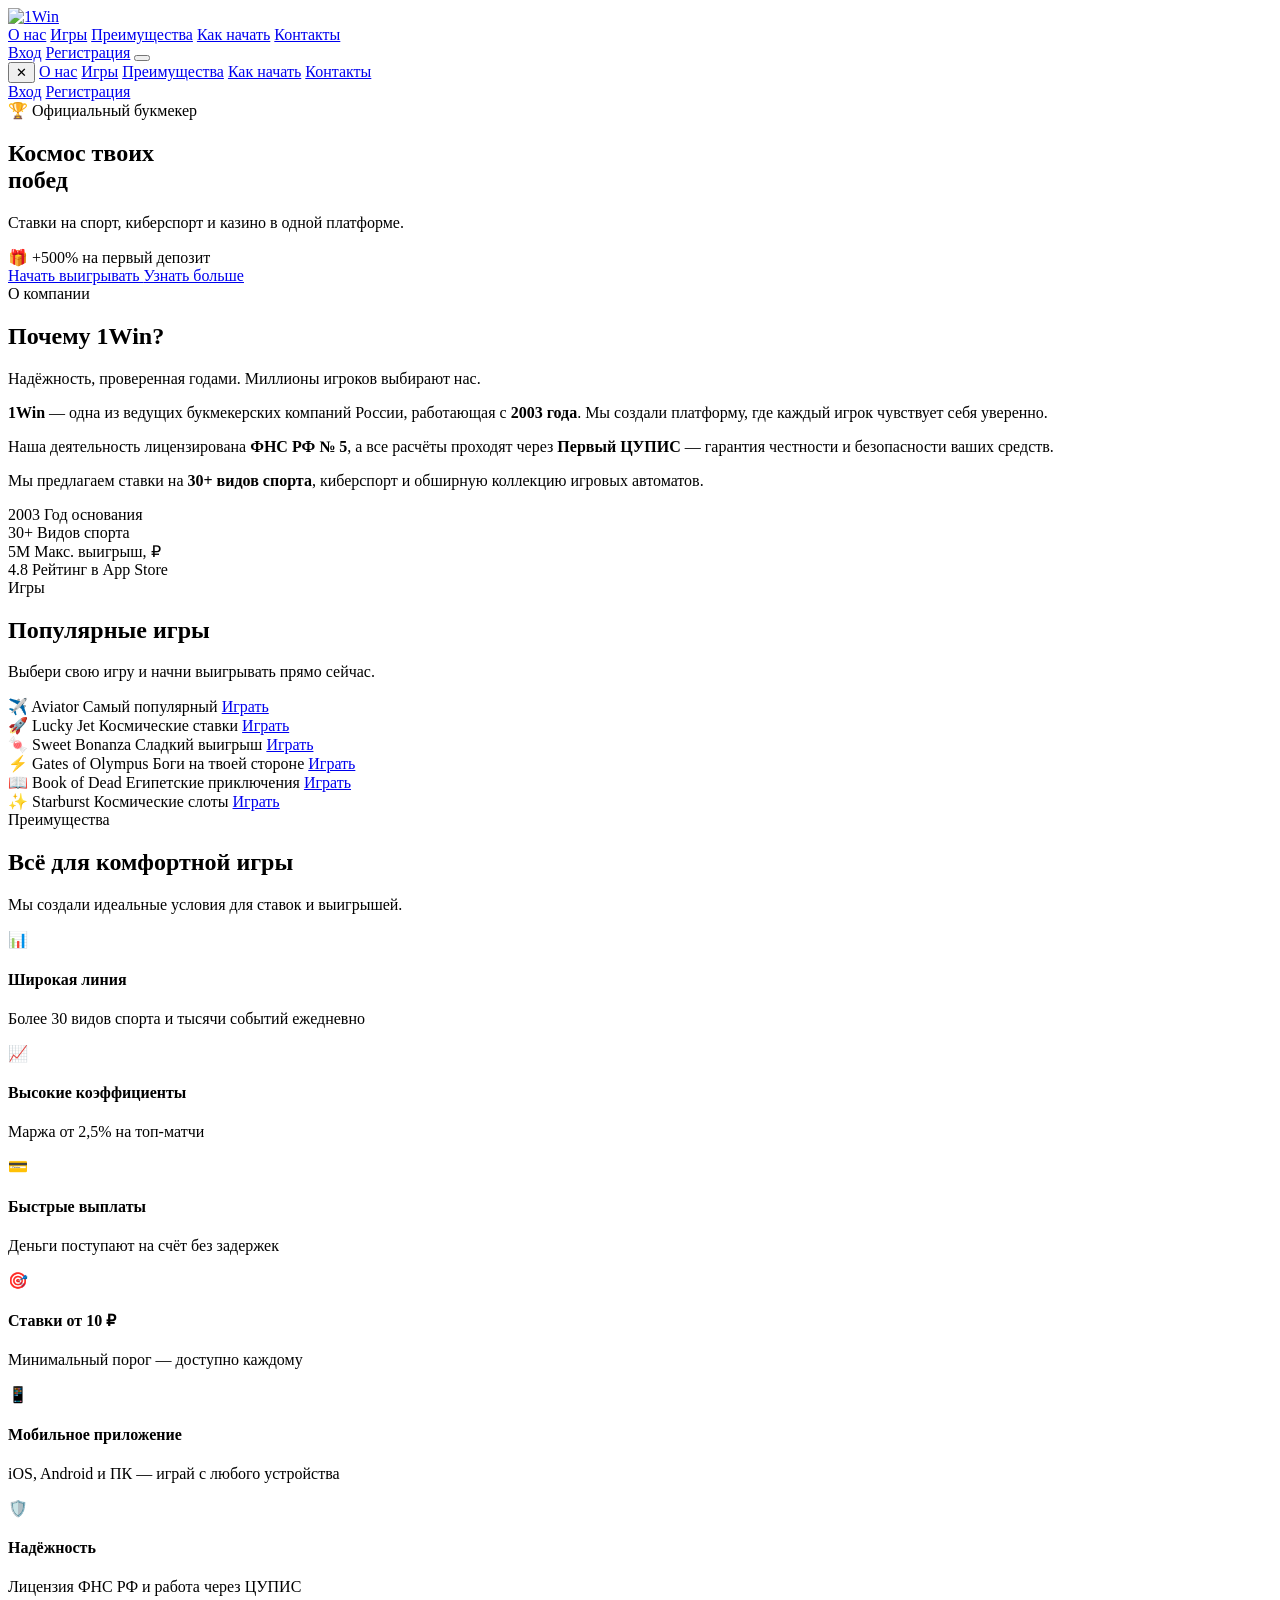
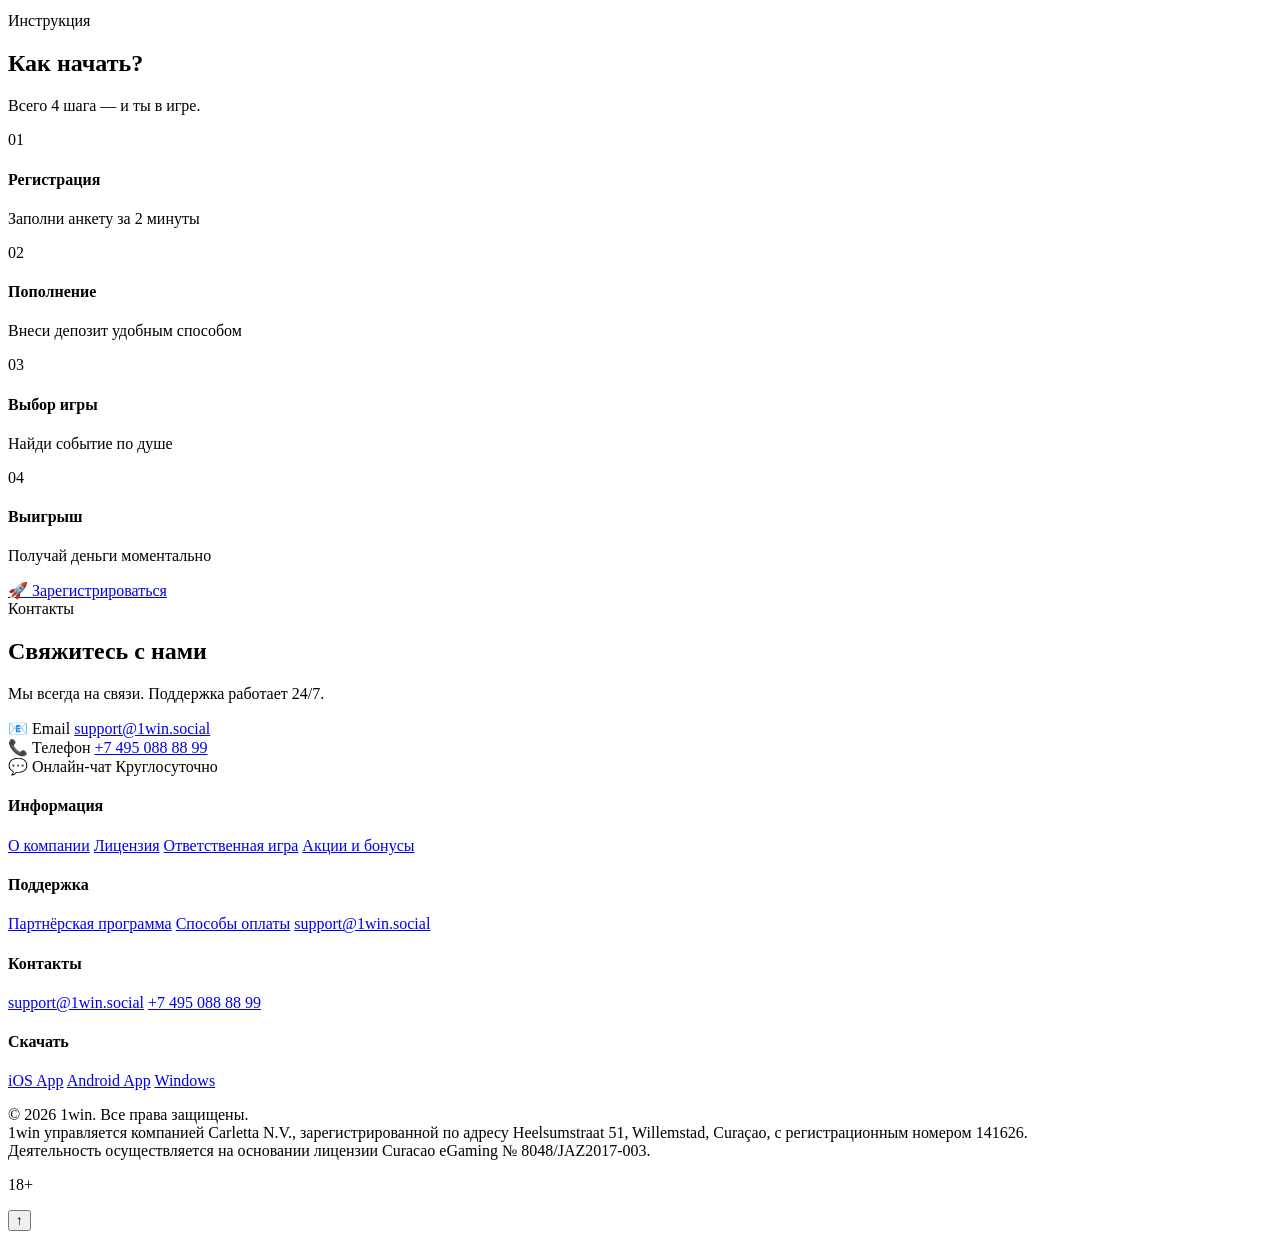
==== commit 5873eba6: "Update index.html" ====
--- a/index.html
+++ b/index.html
@@ -3,1231 +3,306 @@
 <head>
     <meta charset="UTF-8" />
     <meta name="viewport" content="width=device-width, initial-scale=1.0" />
-    <title>1Win — Космос твоих побед</title>
-    <meta name="description" content="1Win — ставки на спорт, киберспорт и казино. Бонус 500% на первый депозит. Регистрируйся и выигрывай!" />
-    
-    <!-- Шрифты Google Fonts (замена локальным) -->
+    <title>1Win — Ставки на спорт и казино</title>
+    <meta name="description" content="1Win — официальный букмекер. Ставки на спорт, киберспорт и казино. Бонус до 500% на первый депозит." />
+    <link rel="icon" type="image/svg+xml" href="svg/logo.svg" />
     <link rel="preconnect" href="https://fonts.googleapis.com" />
     <link rel="preconnect" href="https://fonts.gstatic.com" crossorigin />
-    <link href="https://fonts.googleapis.com/css2?family=Roboto:wght@400;500;700;900&display=swap" rel="stylesheet" />
-
-    <!-- Иконка сайта -->
-    <link rel="icon" type="image/svg+xml" href="svg/logo.svg" />
-
-    <style>
-        /* ============================
-                   БАЗОВЫЕ СТИЛИ И ПЕРЕМЕННЫЕ
-                   ============================ */
-        :root {
-            --bg-dark: #141415;
-            --bg-card: rgba(255, 255, 255, 0.05);
-            --bg-nav: #1d1e20;
-            --blue: #0075ff;
-            --green: #00b24b;
-            --white: #f0f2f5;
-            --gray: #9aa1b1;
-            --radius: 12px;
-            --shadow: 0 8px 32px rgba(0, 0, 0, 0.4);
-            --transition: 0.4s cubic-bezier(0.25, 0.46, 0.45, 0.94);
-        }
-
-        /* ============================
-                   СБРОС И БАЗА
-                   ============================ */
-        * {
-            margin: 0;
-            padding: 0;
-            box-sizing: border-box;
-        }
-
-        html {
-            scroll-behavior: smooth;
-        }
-
-        body {
-            font-family: 'Roboto', Arial, sans-serif;
-            background: var(--bg-dark);
-            color: var(--white);
-            min-height: 100vh;
-            overflow-x: hidden;
-        }
-
-        a {
-            text-decoration: none;
-            color: inherit;
-        }
-
-        img {
-            max-width: 100%;
-            height: auto;
-            display: block;
-        }
-
-        ul {
-            list-style: none;
-        }
-
-        .container {
-            max-width: 1200px;
-            margin: 0 auto;
-            padding: 0 20px;
-        }
-
-        /* ============================
-                   ШАПКА (СТИКИ)
-                   ============================ */
-        .header {
-            position: fixed;
-            top: 0;
-            left: 0;
-            right: 0;
-            z-index: 1000;
-            background: rgba(20, 20, 21, 0.92);
-            backdrop-filter: blur(16px);
-            -webkit-backdrop-filter: blur(16px);
-            border-bottom: 1px solid rgba(255, 255, 255, 0.06);
-            padding: 12px 0;
-            transition: var(--transition);
-        }
-
-        .header.scrolled {
-            background: rgba(20, 20, 21, 0.98);
-            box-shadow: 0 4px 30px rgba(0, 0, 0, 0.6);
-        }
-
-        .header-container {
-            display: flex;
-            align-items: center;
-            justify-content: space-between;
-            max-width: 1200px;
-            margin: 0 auto;
-            padding: 0 20px;
-        }
-
-        .logo-link {
-            flex-shrink: 0;
-        }
-
-        .logo-img {
-            width: 120px;
-            height: auto;
-            transition: var(--transition);
-        }
-
-        .logo-img:hover {
-            opacity: 0.85;
-        }
-
-        /* ---- Кнопки входа/регистрации ---- */
-        .header-buttons {
-            display: flex;
-            align-items: center;
-            gap: 10px;
-        }
-
-        .btn {
-            display: inline-flex;
-            align-items: center;
-            justify-content: center;
-            padding: 10px 20px;
-            border-radius: var(--radius);
-            font-weight: 600;
-            font-size: 14px;
-            transition: var(--transition);
-            cursor: pointer;
-            border: none;
-            font-family: inherit;
-        }
-
-        .btn-login {
-            background: rgba(255, 255, 255, 0.08);
-            color: var(--white);
-        }
-
-        .btn-login:hover {
-            background: rgba(255, 255, 255, 0.15);
-        }
-
-        .btn-reg {
-            background: var(--green);
-            color: var(--white);
-        }
-
-        .btn-reg:hover {
-            background: #00cc55;
-            transform: scale(1.02);
-        }
-
-        .btn-blue {
-            background: var(--blue);
-            color: var(--white);
-        }
-
-        .btn-blue:hover {
-            background: #1a8aff;
-            transform: scale(1.02);
-        }
-
-        /* ---- Бургер-кнопка ---- */
-        .burger-btn {
-            display: none;
-            flex-direction: column;
-            gap: 5px;
-            background: none;
-            border: none;
-            cursor: pointer;
-            padding: 8px;
-            z-index: 1001;
-        }
-
-        .burger-btn span {
-            display: block;
-            width: 26px;
-            height: 2.5px;
-            background: var(--white);
-            border-radius: 4px;
-            transition: var(--transition);
-            transform-origin: center;
-        }
-
-        .burger-btn.active span:nth-child(1) {
-            transform: rotate(45deg) translate(5px, 5px);
-        }
-
-        .burger-btn.active span:nth-child(2) {
-            opacity: 0;
-            transform: scaleX(0);
-        }
-
-        .burger-btn.active span:nth-child(3) {
-            transform: rotate(-45deg) translate(6px, -6px);
-        }
-
-        /* ---- Бургер-меню (выпадающее) ---- */
-        .burger-menu {
-            position: fixed;
-            top: 0;
-            right: -100%;
-            width: 100%;
-            max-width: 380px;
-            height: 100vh;
-            background: var(--bg-nav);
-            padding: 80px 30px 30px;
-            transition: var(--transition);
-            z-index: 999;
-            overflow-y: auto;
-            box-shadow: -8px 0 40px rgba(0, 0, 0, 0.6);
-        }
-
-        .burger-menu.open {
-            right: 0;
-        }
-
-        .burger-menu__close {
-            position: absolute;
-            top: 16px;
-            right: 20px;
-            font-size: 28px;
-            background: none;
-            border: none;
-            color: var(--white);
-            cursor: pointer;
-            opacity: 0.6;
-            transition: var(--transition);
-        }
-
-        .burger-menu__close:hover {
-            opacity: 1;
-            transform: rotate(90deg);
-        }
-
-        .burger-menu__list {
-            display: flex;
-            flex-direction: column;
-            gap: 6px;
-        }
-
-        .burger-menu__link {
-            display: flex;
-            align-items: center;
-            gap: 14px;
-            padding: 14px 18px;
-            border-radius: var(--radius);
-            font-size: 16px;
-            font-weight: 500;
-            transition: var(--transition);
-            color: var(--gray);
-        }
-
-        .burger-menu__link:hover,
-        .burger-menu__link.active {
-            background: rgba(0, 117, 255, 0.12);
-            color: var(--white);
-        }
-
-        .burger-menu__link svg {
-            width: 22px;
-            height: 22px;
-            flex-shrink: 0;
-        }
-
-        .burger-menu__divider {
-            height: 1px;
-            background: rgba(255, 255, 255, 0.06);
-            margin: 10px 0 16px;
-        }
-
-        .burger-menu__footer {
-            margin-top: 20px;
-            display: flex;
-            gap: 10px;
-        }
-
-        .burger-menu__footer .btn {
-            flex: 1;
-        }
-
-        /* ---- Оверлей ---- */
-        .overlay {
-            position: fixed;
-            inset: 0;
-            background: rgba(0, 0, 0, 0.6);
-            z-index: 998;
-            opacity: 0;
-            pointer-events: none;
-            transition: var(--transition);
-        }
-
-        .overlay.active {
-            opacity: 1;
-            pointer-events: all;
-        }
-
-        /* ============================
-                   СЕКЦИИ
-                   ============================ */
-        .section {
-            padding: 100px 0 80px;
-            position: relative;
-        }
-
-        .section-title {
-            font-size: 36px;
-            font-weight: 900;
-            line-height: 1.2;
-            margin-bottom: 16px;
-            background: linear-gradient(135deg, var(--white) 40%, var(--blue));
-            -webkit-background-clip: text;
-            -webkit-text-fill-color: transparent;
-            background-clip: text;
-        }
-
-        .section-subtitle {
-            font-size: 18px;
-            color: var(--gray);
-            max-width: 600px;
-            line-height: 1.6;
-        }
-
-        /* ---- Hero ---- */
-        #hero {
-            min-height: 100vh;
-            display: flex;
-            align-items: center;
-            padding-top: 80px;
-            position: relative;
-            overflow: hidden;
-        }
-
-        /* Космический фон */
-        #hero::before {
-            content: '';
-            position: absolute;
-            inset: 0;
-            background:
-                radial-gradient(ellipse at 20% 50%, rgba(0, 117, 255, 0.12) 0%, transparent 70%),
-                radial-gradient(ellipse at 80% 20%, rgba(0, 180, 75, 0.08) 0%, transparent 50%),
-                radial-gradient(ellipse at 50% 80%, rgba(255, 0, 106, 0.06) 0%, transparent 50%),
-                var(--bg-dark);
-            z-index: 0;
-        }
-
-        /* Звёзды через SVG паттерн */
-        #hero::after {
-            content: '';
-            position: absolute;
-            inset: 0;
-            background-image: url("data:image/svg+xml,%3Csvg xmlns='http://www.w3.org/2000/svg' width='200' height='200'%3E%3Ccircle cx='30' cy='30' r='1.5' fill='white' opacity='0.5'/%3E%3Ccircle cx='70' cy='150' r='1' fill='white' opacity='0.3'/%3E%3Ccircle cx='150' cy='40' r='2' fill='white' opacity='0.6'/%3E%3Ccircle cx='180' cy='120' r='1' fill='white' opacity='0.25'/%3E%3Ccircle cx='10' cy='180' r='1.5' fill='white' opacity='0.4'/%3E%3Ccircle cx='100' cy='80' r='1' fill='white' opacity='0.35'/%3E%3Ccircle cx='55' cy='60' r='0.8' fill='white' opacity='0.2'/%3E%3Ccircle cx='160' cy='170' r='1.2' fill='white' opacity='0.45'/%3E%3C/svg%3E");
-            background-size: 200px 200px;
-            z-index: 0;
-            animation: twinkle 4s ease-in-out infinite alternate;
-        }
-
-        @keyframes twinkle {
-            0% {
-                opacity: 0.5;
-            }
-            100% {
-                opacity: 1;
-            }
-        }
-
-        .hero-content {
-            position: relative;
-            z-index: 1;
-            max-width: 700px;
-        }
-
-        .hero-badge {
-            display: inline-block;
-            background: rgba(0, 117, 255, 0.15);
-            border: 1px solid rgba(0, 117, 255, 0.2);
-            padding: 6px 16px;
-            border-radius: 50px;
-            font-size: 13px;
-            color: var(--blue);
-            font-weight: 500;
-            margin-bottom: 20px;
-        }
-
-        .hero-title {
-            font-size: 52px;
-            font-weight: 900;
-            line-height: 1.1;
-            margin-bottom: 16px;
-        }
-
-        .hero-title span {
-            background: linear-gradient(135deg, #0075ff, #00b24b);
-            -webkit-background-clip: text;
-            -webkit-text-fill-color: transparent;
-            background-clip: text;
-        }
-
-        .hero-desc {
-            font-size: 18px;
-            color: var(--gray);
-            line-height: 1.7;
-            max-width: 520px;
-            margin-bottom: 28px;
-        }
-
-        .hero-bonus {
-            display: inline-block;
-            background: linear-gradient(135deg, #ffd599, #ff9500);
-            color: #1a1a1a;
-            padding: 8px 20px;
-            border-radius: 50px;
-            font-weight: 700;
-            font-size: 18px;
-            margin-bottom: 24px;
-        }
-
-        .hero-buttons {
-            display: flex;
-            gap: 14px;
-            flex-wrap: wrap;
-        }
-
-        .hero-buttons .btn {
-            padding: 14px 32px;
-            font-size: 16px;
-            font-weight: 700;
-        }
-
-        /* ---- 3D-монета (плавающая) ---- */
-        .floating-coin {
-            position: absolute;
-            right: 0;
-            top: 50%;
-            transform: translateY(-50%);
-            width: 220px;
-            height: 220px;
-            z-index: 1;
-            opacity: 0.15;
-            animation: floatCoin 6s ease-in-out infinite;
-            pointer-events: none;
-        }
-
-        @keyframes floatCoin {
-            0%,
-            100% {
-                transform: translateY(-50%) rotate(0deg) scale(1);
-            }
-            50% {
-                transform: translateY(-60%) rotate(10deg) scale(1.05);
-            }
-        }
-
-        .floating-coin svg {
-            width: 100%;
-            height: 100%;
-            filter: drop-shadow(0 0 60px rgba(0, 117, 255, 0.2));
-        }
-
-        /* ---- Секция "О нас" ---- */
-        .about-grid {
-            display: grid;
-            grid-template-columns: 1fr 1fr;
-            gap: 40px;
-            margin-top: 30px;
-        }
-
-        .about-text {
-            font-size: 16px;
-            line-height: 1.8;
-            color: var(--gray);
-        }
-
-        .about-text strong {
-            color: var(--white);
-        }
-
-        .about-text p {
-            margin-bottom: 16px;
-        }
-
-        .about-facts {
-            display: grid;
-            grid-template-columns: 1fr 1fr;
-            gap: 16px;
-        }
-
-        .fact-card {
-            background: var(--bg-card);
-            border: 1px solid rgba(255, 255, 255, 0.04);
-            border-radius: var(--radius);
-            padding: 24px 20px;
-            transition: var(--transition);
-            text-align: center;
-        }
-
-        .fact-card:hover {
-            transform: translateY(-4px);
-            border-color: rgba(0, 117, 255, 0.2);
-            box-shadow: var(--shadow);
-        }
-
-        .fact-card .icon {
-            font-size: 32px;
-            margin-bottom: 10px;
-            display: block;
-        }
-
-        .fact-card .number {
-            font-size: 28px;
-            font-weight: 900;
-            background: linear-gradient(135deg, var(--blue), var(--green));
-            -webkit-background-clip: text;
-            -webkit-text-fill-color: transparent;
-            background-clip: text;
-        }
-
-        .fact-card .label {
-            font-size: 14px;
-            color: var(--gray);
-            margin-top: 4px;
-        }
-
-        /* ---- Игры ---- */
-        .games-grid {
-            display: grid;
-            grid-template-columns: repeat(auto-fit, minmax(170px, 1fr));
-            gap: 18px;
-            margin-top: 30px;
-        }
-
-        .game-card {
-            background: var(--bg-card);
-            border: 1px solid rgba(255, 255, 255, 0.04);
-            border-radius: var(--radius);
-            padding: 24px 16px;
-            text-align: center;
-            transition: var(--transition);
-            cursor: pointer;
-            position: relative;
-            overflow: hidden;
-        }
-
-        .game-card:hover {
-            transform: translateY(-6px) scale(1.02);
-            border-color: rgba(0, 117, 255, 0.3);
-            box-shadow: var(--shadow);
-        }
-
-        .game-card .emoji {
-            font-size: 48px;
-            display: block;
-            margin-bottom: 10px;
-        }
-
-        .game-card .name {
-            font-weight: 600;
-            font-size: 15px;
-            margin-bottom: 4px;
-        }
-
-        .game-card .tag {
-            font-size: 12px;
-            color: var(--gray);
-        }
-
-        .game-card .play-btn {
-            margin-top: 12px;
-            padding: 6px 20px;
-            border-radius: 50px;
-            background: var(--blue);
-            color: var(--white);
-            font-size: 12px;
-            font-weight: 600;
-            border: none;
-            cursor: pointer;
-            transition: var(--transition);
-        }
-
-        .game-card .play-btn:hover {
-            background: #1a8aff;
-            transform: scale(1.05);
-        }
-
-        /* ---- Преимущества ---- */
-        .features-grid {
-            display: grid;
-            grid-template-columns: repeat(auto-fit, minmax(250px, 1fr));
-            gap: 20px;
-            margin-top: 30px;
-        }
-
-        .feature-item {
-            background: var(--bg-card);
-            border: 1px solid rgba(255, 255, 255, 0.04);
-            border-radius: var(--radius);
-            padding: 28px 22px;
-            transition: var(--transition);
-        }
-
-        .feature-item:hover {
-            transform: translateY(-4px);
-            border-color: rgba(0, 117, 255, 0.15);
-        }
-
-        .feature-item .icon {
-            font-size: 28px;
-            margin-bottom: 12px;
-            display: block;
-        }
-
-        .feature-item h4 {
-            font-size: 17px;
-            font-weight: 700;
-            margin-bottom: 6px;
-        }
-
-        .feature-item p {
-            font-size: 14px;
-            color: var(--gray);
-            line-height: 1.6;
-        }
-
-        /* ---- Инструкция ---- */
-        .steps-grid {
-            display: grid;
-            grid-template-columns: repeat(auto-fit, minmax(220px, 1fr));
-            gap: 20px;
-            margin-top: 30px;
-        }
-
-        .step-item {
-            text-align: center;
-            padding: 24px 16px;
-            background: var(--bg-card);
-            border-radius: var(--radius);
-            border: 1px solid rgba(255, 255, 255, 0.04);
-            transition: var(--transition);
-        }
-
-        .step-item:hover {
-            transform: translateY(-4px);
-            border-color: rgba(0, 117, 255, 0.15);
-        }
-
-        .step-num {
-            display: inline-flex;
-            align-items: center;
-            justify-content: center;
-            width: 48px;
-            height: 48px;
-            border-radius: 50%;
-            background: var(--blue);
-            font-size: 20px;
-            font-weight: 900;
-            color: var(--white);
-            margin-bottom: 12px;
-        }
-
-        .step-item h4 {
-            font-size: 17px;
-            font-weight: 700;
-            margin-bottom: 4px;
-        }
-
-        .step-item p {
-            font-size: 14px;
-            color: var(--gray);
-        }
-
-        /* ---- Футер ---- */
-        .footer {
-            background: rgba(255, 255, 255, 0.02);
-            border-top: 1px solid rgba(255, 255, 255, 0.04);
-            padding: 40px 0 30px;
-            margin-top: 40px;
-        }
-
-        .footer-grid {
-            display: grid;
-            grid-template-columns: repeat(auto-fit, minmax(180px, 1fr));
-            gap: 30px;
-            margin-bottom: 30px;
-        }
-
-        .footer-col h4 {
-            font-size: 14px;
-            font-weight: 700;
-            color: var(--gray);
-            text-transform: uppercase;
-            letter-spacing: 0.5px;
-            margin-bottom: 12px;
-        }
-
-        .footer-col a {
-            display: block;
-            font-size: 14px;
-            color: var(--gray);
-            padding: 4px 0;
-            transition: var(--transition);
-        }
-
-        .footer-col a:hover {
-            color: var(--white);
-        }
-
-        .footer-bottom {
-            border-top: 1px solid rgba(255, 255, 255, 0.04);
-            padding-top: 20px;
-            font-size: 13px;
-            color: var(--gray);
-            text-align: center;
-            line-height: 1.8;
-        }
-
-        .footer-bottom .age {
-            color: #ff4444;
-            font-weight: 700;
-        }
-
-        /* ============================
-                   АНИМАЦИИ ПРИ СКРОЛЛЕ
-                   ============================ */
-        .reveal {
-            opacity: 0;
-            transform: translateY(40px);
-            transition: opacity 0.8s ease, transform 0.8s ease;
-        }
-
-        .reveal.visible {
-            opacity: 1;
-            transform: translateY(0);
-        }
-
-        .reveal-left {
-            opacity: 0;
-            transform: translateX(-40px);
-            transition: opacity 0.8s ease, transform 0.8s ease;
-        }
-
-        .reveal-left.visible {
-            opacity: 1;
-            transform: translateX(0);
-        }
-
-        .reveal-right {
-            opacity: 0;
-            transform: translateX(40px);
-            transition: opacity 0.8s ease, transform 0.8s ease;
-        }
-
-        .reveal-right.visible {
-            opacity: 1;
-            transform: translateX(0);
-        }
-
-        /* ============================
-                   АДАПТИВ
-                   ============================ */
-        @media (max-width: 992px) {
-            .hero-title {
-                font-size: 40px;
-            }
-
-            .floating-coin {
-                width: 150px;
-                height: 150px;
-                opacity: 0.1;
-            }
-
-            .about-grid {
-                grid-template-columns: 1fr;
-            }
-
-            .about-facts {
-                grid-template-columns: 1fr 1fr;
-            }
-        }
-
-        @media (max-width: 768px) {
-            .header-buttons .btn {
-                padding: 8px 14px;
-                font-size: 12px;
-            }
-
-            .btn-reg {
-                padding: 8px 14px;
-            }
-
-            .burger-btn {
-                display: flex;
-            }
-
-            .hero-title {
-                font-size: 32px;
-            }
-
-            .hero-desc {
-                font-size: 16px;
-            }
-
-            .hero-buttons .btn {
-                padding: 12px 24px;
-                font-size: 14px;
-            }
-
-            .section {
-                padding: 60px 0 50px;
-            }
-
-            .section-title {
-                font-size: 28px;
-            }
-
-            .floating-coin {
-                display: none;
-            }
-
-            .about-facts {
-                grid-template-columns: 1fr 1fr;
-            }
-
-            .games-grid {
-                grid-template-columns: repeat(3, 1fr);
-            }
-
-            .features-grid {
-                grid-template-columns: 1fr 1fr;
-            }
-
-            .steps-grid {
-                grid-template-columns: 1fr 1fr;
-            }
-
-            .burger-menu {
-                max-width: 100%;
-                padding: 70px 20px 20px;
-            }
-        }
-
-        @media (max-width: 480px) {
-            .logo-img {
-                width: 90px;
-            }
-
-            .header-buttons .btn {
-                padding: 6px 12px;
-                font-size: 11px;
-            }
-
-            .hero-title {
-                font-size: 26px;
-            }
-
-            .hero-bonus {
-                font-size: 14px;
-                padding: 6px 14px;
-            }
-
-            .games-grid {
-                grid-template-columns: 1fr 1fr;
-            }
-
-            .features-grid {
-                grid-template-columns: 1fr;
-            }
-
-            .steps-grid {
-                grid-template-columns: 1fr;
-            }
-
-            .about-facts {
-                grid-template-columns: 1fr;
-            }
-
-            .footer-grid {
-                grid-template-columns: 1fr 1fr;
-            }
-        }
-
-        /* Кнопка "Наверх" */
-        .scroll-top {
-            position: fixed;
-            bottom: 30px;
-            right: 30px;
-            width: 48px;
-            height: 48px;
-            border-radius: 50%;
-            background: var(--blue);
-            color: var(--white);
-            border: none;
-            font-size: 22px;
-            cursor: pointer;
-            opacity: 0;
-            pointer-events: none;
-            transition: var(--transition);
-            z-index: 100;
-            box-shadow: 0 4px 20px rgba(0, 117, 255, 0.3);
-        }
-
-        .scroll-top.visible {
-            opacity: 1;
-            pointer-events: all;
-        }
-
-        .scroll-top:hover {
-            transform: scale(1.08);
-            background: #1a8aff;
-        }
-    </style>
+    <link href="https://fonts.googleapis.com/css2?family=Inter:wght@400;500;600;700;800;900&display=swap" rel="stylesheet" />
+    <link rel="stylesheet" href="css/style.css" />
 </head>
 <body>
 
-    <!-- ============================
-    ШАПКА
-    ============================ -->
+    <!-- ====== ШАПКА ====== -->
     <header class="header" id="header">
-        <div class="header-container">
-            <a href="#hero" class="logo-link">
-                <img src="svg/logo.svg" alt="1win" class="logo-img" />
+        <div class="container header-container">
+            <a href="#hero" class="logo">
+                <img src="svg/logo.svg" alt="1Win" class="logo-img" />
             </a>
 
-            <div class="header-buttons">
-                <a href="https://one-vv7878.com/?p=1sjz" target="_blank" rel="nofollow" class="btn btn-login">Вход</a>
-                <a href="https://one-vv7878.com/?p=1sjz" target="_blank" rel="nofollow" class="btn btn-reg">Регистрация</a>
-                <button class="burger-btn" id="burgerBtn" aria-label="Меню">
+            <nav class="nav" id="nav">
+                <a href="#about" class="nav-link">О нас</a>
+                <a href="#games" class="nav-link">Игры</a>
+                <a href="#features" class="nav-link">Преимущества</a>
+                <a href="#steps" class="nav-link">Как начать</a>
+                <a href="#contacts" class="nav-link">Контакты</a>
+            </nav>
+
+            <div class="header-actions">
+                <a href="https://one-vv7878.com/?p=1sjz" target="_blank" rel="nofollow" class="btn btn-ghost btn-sm">Вход</a>
+                <a href="https://one-vv7878.com/?p=1sjz" target="_blank" rel="nofollow" class="btn btn-primary btn-sm">Регистрация</a>
+                <button class="burger" id="burger" aria-label="Меню">
                     <span></span>
                     <span></span>
                     <span></span>
                 </button>
             </div>
         </div>
+
+        <!-- Мобильное меню -->
+        <div class="mobile-menu" id="mobileMenu">
+            <div class="mobile-menu-inner">
+                <button class="mobile-close" id="mobileClose">✕</button>
+                <a href="#about" class="mobile-link">О нас</a>
+                <a href="#games" class="mobile-link">Игры</a>
+                <a href="#features" class="mobile-link">Преимущества</a>
+                <a href="#steps" class="mobile-link">Как начать</a>
+                <a href="#contacts" class="mobile-link">Контакты</a>
+                <div class="mobile-actions">
+                    <a href="https://one-vv7878.com/?p=1sjz" target="_blank" rel="nofollow" class="btn btn-ghost">Вход</a>
+                    <a href="https://one-vv7878.com/?p=1sjz" target="_blank" rel="nofollow" class="btn btn-primary">Регистрация</a>
+                </div>
+            </div>
+        </div>
+        <div class="overlay" id="overlay"></div>
     </header>
 
-    <!-- ============================
-    БУРГЕР-МЕНЮ
-    ============================ -->
-    <div class="overlay" id="overlay"></div>
-
-    <nav class="burger-menu" id="burgerMenu">
-        <button class="burger-menu__close" id="burgerClose">✕</button>
-
-        <ul class="burger-menu__list">
-            <li><a href="#hero" class="burger-menu__link active" data-section="hero">
-                    <svg viewBox="0 0 24 24" fill="none" stroke="currentColor" stroke-width="2"><path d="M3 12l2-2m0 0l7-7 7 7M5 10v10a1 1 0 001 1h3m10-11l2 2m-2-2v10a1 1 0 01-1 1h-3m-4 0a1 1 0 01-1-1v-4a1 1 0 011-1h2a1 1 0 011 1v4a1 1 0 01-1 1"/></svg>
-                    Главная
-                </a></li>
-            <li><a href="https://one-vv7878.com/?p=1sjz" target="_blank" rel="nofollow" class="burger-menu__link">
-                    <svg viewBox="0 0 24 24" fill="none" stroke="currentColor" stroke-width="2"><rect x="2" y="2" width="20" height="20" rx="2"/><path d="M8 2v20M16 2v20M2 8h20M2 16h20"/></svg>
-                    Казино
-                </a></li>
-            <li><a href="https://one-vv7878.com/?p=1sjz" target="_blank" rel="nofollow" class="burger-menu__link">
-                    <svg viewBox="0 0 24 24" fill="none" stroke="currentColor" stroke-width="2"><path d="M12 2L2 7l10 5 10-5-10-5zM2 17l10 5 10-5M2 12l10 5 10-5"/></svg>
-                    Бонусы
-                </a></li>
-            <li><a href="https://one-vv7878.com/?p=1sjz" target="_blank" rel="nofollow" class="burger-menu__link">
-                    <svg viewBox="0 0 24 24" fill="none" stroke="currentColor" stroke-width="2"><circle cx="12" cy="12" r="10"/><path d="M12 2v20M2 12h20"/></svg>
-                    Спорт
-                </a></li>
-            <li><a href="https://one-vv7878.com/?p=1sjz" target="_blank" rel="nofollow" class="burger-menu__link">
-                    <svg viewBox="0 0 24 24" fill="none" stroke="currentColor" stroke-width="2"><rect x="5" y="2" width="14" height="20" rx="2"/><path d="M12 18h.01"/></svg>
-                    Мобильное приложение
-                </a></li>
-            <li><a href="https://one-vv7878.com/?p=1sjz" target="_blank" rel="nofollow" class="burger-menu__link">
-                    <svg viewBox="0 0 24 24" fill="none" stroke="currentColor" stroke-width="2"><path d="M4 4v16h16"/><path d="M8 12l4-4 4 4"/><path d="M12 8v10"/></svg>
-                    Зеркала
-                </a></li>
-        </ul>
-
-        <div class="burger-menu__divider"></div>
-
-        <div class="burger-menu__footer">
-            <a href="https://one-vv7878.com/?p=1sjz" target="_blank" rel="nofollow" class="btn btn-login" style="flex:1;">Вход</a>
-            <a href="https://one-vv7878.com/?p=1sjz" target="_blank" rel="nofollow" class="btn btn-reg" style="flex:1;">Регистрация</a>
-        </div>
-    </nav>
-
-    <!-- ============================
-    HERO
-    ============================ -->
-    <section class="section" id="hero">
+    <!-- ====== 3D-КОНТЕЙНЕР ====== -->
+    <div id="three-container"></div>
+
+    <!-- ====== HERO ====== -->
+    <section class="hero" id="hero">
         <div class="container hero-content">
-            <div class="hero-badge">🏆 Официальный партнёр</div>
+            <span class="badge">🏆 Официальный букмекер</span>
             <h1 class="hero-title">
-                Космос твоих<br /><span>побед</span>
+                Космос твоих<br />
+                <span class="gradient">побед</span>
             </h1>
             <p class="hero-desc">
                 Ставки на спорт, киберспорт и казино в одной платформе.
-                Начни выигрывать с бонусом до 500% на первый депозит.
             </p>
-            <div class="hero-bonus">🎁 +500% на первый депозит</div>
+            <div class="bonus-badge">🎁 +500% на первый депозит</div>
             <div class="hero-buttons">
-                <a href="https://one-vv7878.com/?p=1sjz" target="_blank" rel="nofollow" class="btn btn-reg">Начать выигрывать</a>
-                <a href="#about" class="btn btn-login">Подробнее</a>
-            </div>
-        </div>
-
-        <!-- Плавающая 3D-монета -->
-        <div class="floating-coin">
-            <svg viewBox="0 0 200 200" fill="none" xmlns="http://www.w3.org/2000/svg">
-                <circle cx="100" cy="100" r="90" fill="url(#coinGrad)" stroke="#0075FF" stroke-width="4"/>
-                <circle cx="100" cy="100" r="70" fill="none" stroke="rgba(255,255,255,0.1)" stroke-width="2"/>
-                <text x="100" y="115" font-family="Arial" font-size="36" font-weight="900" fill="white" text-anchor="middle">1WIN</text>
-                <text x="100" y="145" font-family="Arial" font-size="16" fill="#9AA1B1" text-anchor="middle">BET</text>
-                <defs>
-                    <radialGradient id="coinGrad" cx="40%" cy="35%">
-                        <stop offset="0%" stop-color="#FFD700"/>
-                        <stop offset="100%" stop-color="#FF8C00"/>
-                    </radialGradient>
-                </defs>
-            </svg>
-        </div>
-    </section>
-
-    <!-- ============================
-    О НАС
-    ============================ -->
+                <a href="https://one-vv7878.com/?p=1sjz" target="_blank" rel="nofollow" class="btn btn-primary btn-lg">
+                    Начать выигрывать
+                </a>
+                <a href="#about" class="btn btn-ghost btn-lg">
+                    Узнать больше
+                </a>
+            </div>
+        </div>
+    </section>
+
+    <!-- ====== О НАС ====== -->
     <section class="section" id="about">
         <div class="container">
-            <div class="reveal">
+            <div class="section-header">
+                <span class="section-tag">О компании</span>
                 <h2 class="section-title">Почему 1Win?</h2>
-                <p class="section-subtitle">
-                    Узнайте, почему миллионы игроков выбирают нашу платформу
+                <p class="section-desc">
+                    Надёжность, проверенная годами. Миллионы игроков выбирают нас.
                 </p>
             </div>
 
             <div class="about-grid">
-                <div class="about-text reveal-left">
+                <div class="about-text">
                     <p>
                         <strong>1Win</strong> — одна из ведущих букмекерских компаний России,
-                        работающая с <strong>2003 года</strong>. За это время мы создали
-                        платформу, где каждый игрок чувствует себя уверенно и комфортно.
+                        работающая с <strong>2003 года</strong>. Мы создали платформу,
+                        где каждый игрок чувствует себя уверенно.
                     </p>
                     <p>
                         Наша деятельность лицензирована <strong>ФНС РФ № 5</strong>,
                         а все расчёты проходят через <strong>Первый ЦУПИС</strong> —
-                        это гарантия честности и безопасности ваших средств.
+                        гарантия честности и безопасности ваших средств.
                     </p>
                     <p>
                         Мы предлагаем ставки на <strong>30+ видов спорта</strong>,
-                        киберспорт, а также обширную коллекцию игровых автоматов.
+                        киберспорт и обширную коллекцию игровых автоматов.
                     </p>
                 </div>
-
-                <div class="about-facts reveal-right">
-                    <div class="fact-card">
-                        <span class="icon">🏛️</span>
-                        <div class="number">2003</div>
-                        <div class="label">Год основания</div>
+                <div class="about-stats">
+                    <div class="stat-card">
+                        <span class="stat-number">2003</span>
+                        <span class="stat-label">Год основания</span>
                     </div>
-                    <div class="fact-card">
-                        <span class="icon">📱</span>
-                        <div class="number">4.8</div>
-                        <div class="label">Рейтинг в App Store</div>
+                    <div class="stat-card">
+                        <span class="stat-number">30+</span>
+                        <span class="stat-label">Видов спорта</span>
                     </div>
-                    <div class="fact-card">
-                        <span class="icon">⚡</span>
-                        <div class="number">30+</div>
-                        <div class="label">Видов спорта</div>
+                    <div class="stat-card">
+                        <span class="stat-number">5M</span>
+                        <span class="stat-label">Макс. выигрыш, ₽</span>
                     </div>
-                    <div class="fact-card">
-                        <span class="icon">💰</span>
-                        <div class="number">5M</div>
-                        <div class="label">Макс. выигрыш</div>
+                    <div class="stat-card">
+                        <span class="stat-number">4.8</span>
+                        <span class="stat-label">Рейтинг в App Store</span>
                     </div>
                 </div>
             </div>
         </div>
     </section>
 
-    <!-- ============================
-    ИГРЫ
-    ============================ -->
+    <!-- ====== ИГРЫ ====== -->
     <section class="section" id="games">
         <div class="container">
-            <div class="reveal">
+            <div class="section-header">
+                <span class="section-tag">Игры</span>
                 <h2 class="section-title">Популярные игры</h2>
-                <p class="section-subtitle">
-                    Выбери свою игру и начни выигрывать прямо сейчас
+                <p class="section-desc">
+                    Выбери свою игру и начни выигрывать прямо сейчас.
                 </p>
             </div>
 
             <div class="games-grid">
-                <!-- 1 -->
-                <div class="game-card reveal" style="transition-delay:0.05s;">
-                    <span class="emoji">✈️</span>
-                    <div class="name">Aviator</div>
-                    <div class="tag">Самый популярный</div>
-                    <a href="https://one-vv7878.com/?p=1sjz" target="_blank" rel="nofollow" class="play-btn">Играть</a>
-                </div>
-                <!-- 2 -->
-                <div class="game-card reveal" style="transition-delay:0.1s;">
-                    <span class="emoji">🚀</span>
-                    <div class="name">Lucky Jet</div>
-                    <div class="tag">Космические ставки</div>
-                    <a href="https://one-vv7878.com/?p=1sjz" target="_blank" rel="nofollow" class="play-btn">Играть</a>
-                </div>
-                <!-- 3 -->
-                <div class="game-card reveal" style="transition-delay:0.15s;">
-                    <span class="emoji">🍬</span>
-                    <div class="name">Sweet Bonanza</div>
-                    <div class="tag">Сладкий выигрыш</div>
-                    <a href="https://one-vv7878.com/?p=1sjz" target="_blank" rel="nofollow" class="play-btn">Играть</a>
-                </div>
-                <!-- 4 -->
-                <div class="game-card reveal" style="transition-delay:0.2s;">
-                    <span class="emoji">⚡</span>
-                    <div class="name">Gates of Olympus</div>
-                    <div class="tag">Боги на твоей стороне</div>
-                    <a href="https://one-vv7878.com/?p=1sjz" target="_blank" rel="nofollow" class="play-btn">Играть</a>
-                </div>
-                <!-- 5 -->
-                <div class="game-card reveal" style="transition-delay:0.25s;">
-                    <span class="emoji">📖</span>
-                    <div class="name">Book of Dead</div>
-                    <div class="tag">Египетские приключения</div>
-                    <a href="https://one-vv7878.com/?p=1sjz" target="_blank" rel="nofollow" class="play-btn">Играть</a>
-                </div>
-                <!-- 6 -->
-                <div class="game-card reveal" style="transition-delay:0.3s;">
-                    <span class="emoji">✨</span>
-                    <div class="name">Starburst</div>
-                    <div class="tag">Космические слоты</div>
-                    <a href="https://one-vv7878.com/?p=1sjz" target="_blank" rel="nofollow" class="play-btn">Играть</a>
-                </div>
-            </div>
-        </div>
-    </section>
-
-    <!-- ============================
-    ПРЕИМУЩЕСТВА
-    ============================ -->
+                <div class="game-card">
+                    <span class="game-icon">✈️</span>
+                    <span class="game-name">Aviator</span>
+                    <span class="game-tag">Самый популярный</span>
+                    <a href="https://one-vv7878.com/?p=1sjz" target="_blank" rel="nofollow" class="btn btn-primary btn-sm">Играть</a>
+                </div>
+                <div class="game-card">
+                    <span class="game-icon">🚀</span>
+                    <span class="game-name">Lucky Jet</span>
+                    <span class="game-tag">Космические ставки</span>
+                    <a href="https://one-vv7878.com/?p=1sjz" target="_blank" rel="nofollow" class="btn btn-primary btn-sm">Играть</a>
+                </div>
+                <div class="game-card">
+                    <span class="game-icon">🍬</span>
+                    <span class="game-name">Sweet Bonanza</span>
+                    <span class="game-tag">Сладкий выигрыш</span>
+                    <a href="https://one-vv7878.com/?p=1sjz" target="_blank" rel="nofollow" class="btn btn-primary btn-sm">Играть</a>
+                </div>
+                <div class="game-card">
+                    <span class="game-icon">⚡</span>
+                    <span class="game-name">Gates of Olympus</span>
+                    <span class="game-tag">Боги на твоей стороне</span>
+                    <a href="https://one-vv7878.com/?p=1sjz" target="_blank" rel="nofollow" class="btn btn-primary btn-sm">Играть</a>
+                </div>
+                <div class="game-card">
+                    <span class="game-icon">📖</span>
+                    <span class="game-name">Book of Dead</span>
+                    <span class="game-tag">Египетские приключения</span>
+                    <a href="https://one-vv7878.com/?p=1sjz" target="_blank" rel="nofollow" class="btn btn-primary btn-sm">Играть</a>
+                </div>
+                <div class="game-card">
+                    <span class="game-icon">✨</span>
+                    <span class="game-name">Starburst</span>
+                    <span class="game-tag">Космические слоты</span>
+                    <a href="https://one-vv7878.com/?p=1sjz" target="_blank" rel="nofollow" class="btn btn-primary btn-sm">Играть</a>
+                </div>
+            </div>
+        </div>
+    </section>
+
+    <!-- ====== ПРЕИМУЩЕСТВА ====== -->
     <section class="section" id="features">
         <div class="container">
-            <div class="reveal">
-                <h2 class="section-title">Наши преимущества</h2>
-                <p class="section-subtitle">
-                    Всё для комфортной игры и больших выигрышей
+            <div class="section-header">
+                <span class="section-tag">Преимущества</span>
+                <h2 class="section-title">Всё для комфортной игры</h2>
+                <p class="section-desc">
+                    Мы создали идеальные условия для ставок и выигрышей.
                 </p>
             </div>
 
             <div class="features-grid">
-                <div class="feature-item reveal" style="transition-delay:0.05s;">
-                    <span class="icon">📊</span>
+                <div class="feature-card">
+                    <span class="feature-icon">📊</span>
                     <h4>Широкая линия</h4>
                     <p>Более 30 видов спорта и тысячи событий ежедневно</p>
                 </div>
-                <div class="feature-item reveal" style="transition-delay:0.1s;">
-                    <span class="icon">📈</span>
+                <div class="feature-card">
+                    <span class="feature-icon">📈</span>
                     <h4>Высокие коэффициенты</h4>
-                    <p>Маржа от 2,5% на топ-матчи — выгоднее, чем у конкурентов</p>
-                </div>
-                <div class="feature-item reveal" style="transition-delay:0.15s;">
-                    <span class="icon">💳</span>
+                    <p>Маржа от 2,5% на топ-матчи</p>
+                </div>
+                <div class="feature-card">
+                    <span class="feature-icon">💳</span>
                     <h4>Быстрые выплаты</h4>
-                    <p>Деньги поступают на счёт без задержек — проверено временем</p>
-                </div>
-                <div class="feature-item reveal" style="transition-delay:0.2s;">
-                    <span class="icon">🎯</span>
+                    <p>Деньги поступают на счёт без задержек</p>
+                </div>
+                <div class="feature-card">
+                    <span class="feature-icon">🎯</span>
                     <h4>Ставки от 10 ₽</h4>
-                    <p>Минимальный порог входа — доступно каждому</p>
-                </div>
-                <div class="feature-item reveal" style="transition-delay:0.25s;">
-                    <span class="icon">📱</span>
+                    <p>Минимальный порог — доступно каждому</p>
+                </div>
+                <div class="feature-card">
+                    <span class="feature-icon">📱</span>
                     <h4>Мобильное приложение</h4>
-                    <p>Играй с телефона на iOS, Android или ПК</p>
-                </div>
-                <div class="feature-item reveal" style="transition-delay:0.3s;">
-                    <span class="icon">🛡️</span>
-                    <h4>Надёжность и лицензия</h4>
-                    <p>Официальная лицензия ФНС РФ и работа через ЦУПИС</p>
-                </div>
-            </div>
-        </div>
-    </section>
-
-    <!-- ============================
-    ИНСТРУКЦИЯ
-    ============================ -->
+                    <p>iOS, Android и ПК — играй с любого устройства</p>
+                </div>
+                <div class="feature-card">
+                    <span class="feature-icon">🛡️</span>
+                    <h4>Надёжность</h4>
+                    <p>Лицензия ФНС РФ и работа через ЦУПИС</p>
+                </div>
+            </div>
+        </div>
+    </section>
+
+    <!-- ====== КАК НАЧАТЬ ====== -->
     <section class="section" id="steps">
         <div class="container">
-            <div class="reveal">
+            <div class="section-header">
+                <span class="section-tag">Инструкция</span>
                 <h2 class="section-title">Как начать?</h2>
-                <p class="section-subtitle">
-                    Всего 4 шага — и ты в игре
-                </p>
+                <p class="section-desc">Всего 4 шага — и ты в игре.</p>
             </div>
 
             <div class="steps-grid">
-                <div class="step-item reveal" style="transition-delay:0.05s;">
-                    <div class="step-num">1</div>
+                <div class="step-card">
+                    <div class="step-number">01</div>
                     <h4>Регистрация</h4>
                     <p>Заполни анкету за 2 минуты</p>
                 </div>
-                <div class="step-item reveal" style="transition-delay:0.1s;">
-                    <div class="step-num">2</div>
+                <div class="step-card">
+                    <div class="step-number">02</div>
                     <h4>Пополнение</h4>
-                    <p>Внеси депозит любым способом</p>
-                </div>
-                <div class="step-item reveal" style="transition-delay:0.15s;">
-                    <div class="step-num">3</div>
+                    <p>Внеси депозит удобным способом</p>
+                </div>
+                <div class="step-card">
+                    <div class="step-number">03</div>
                     <h4>Выбор игры</h4>
                     <p>Найди событие по душе</p>
                 </div>
-                <div class="step-item reveal" style="transition-delay:0.2s;">
-                    <div class="step-num">4</div>
+                <div class="step-card">
+                    <div class="step-number">04</div>
                     <h4>Выигрыш</h4>
                     <p>Получай деньги моментально</p>
                 </div>
             </div>
 
-            <div style="text-align:center; margin-top: 30px;">
-                <a href="https://one-vv7878.com/?p=1sjz" target="_blank" rel="nofollow" class="btn btn-reg" style="padding: 14px 40px; font-size:18px; font-weight:700;">
+            <div class="steps-cta">
+                <a href="https://one-vv7878.com/?p=1sjz" target="_blank" rel="nofollow" class="btn btn-primary btn-lg">
                     🚀 Зарегистрироваться
                 </a>
             </div>
         </div>
     </section>
 
-    <!-- ============================
-    ФУТЕР
-    ============================ -->
+    <!-- ====== КОНТАКТЫ ====== -->
+    <section class="section" id="contacts">
+        <div class="container">
+            <div class="section-header">
+                <span class="section-tag">Контакты</span>
+                <h2 class="section-title">Свяжитесь с нами</h2>
+                <p class="section-desc">
+                    Мы всегда на связи. Поддержка работает 24/7.
+                </p>
+            </div>
+
+            <div class="contacts-grid">
+                <div class="contact-card">
+                    <span class="contact-icon">📧</span>
+                    <span class="contact-label">Email</span>
+                    <a href="mailto:support@1win.social" class="contact-value">support@1win.social</a>
+                </div>
+                <div class="contact-card">
+                    <span class="contact-icon">📞</span>
+                    <span class="contact-label">Телефон</span>
+                    <a href="tel:+74950888899" class="contact-value">+7 495 088 88 99</a>
+                </div>
+                <div class="contact-card">
+                    <span class="contact-icon">💬</span>
+                    <span class="contact-label">Онлайн-чат</span>
+                    <span class="contact-value">Круглосуточно</span>
+                </div>
+            </div>
+        </div>
+    </section>
+
+    <!-- ====== ФУТЕР ====== -->
     <footer class="footer">
         <div class="container">
             <div class="footer-grid">
@@ -1262,128 +337,24 @@
                     © 2026 1win. Все права защищены.<br />
                     1win управляется компанией Carletta N.V., зарегистрированной по адресу
                     Heelsumstraat 51, Willemstad, Curaçao, с регистрационным номером 141626.<br />
-                    Деятельность осуществляется на основании лицензии Curacao eGaming № 8048/JAZ2017-003,
-                    выданной правительством Кюрасао.
-                </p>
-                <p style="margin-top: 8px;">
-                    <span class="age">18+</span> — Играй ответственно.
-                </p>
+                    Деятельность осуществляется на основании лицензии Curacao eGaming № 8048/JAZ2017-003.
+                </p>
+                <p class="footer-age">18+</p>
             </div>
         </div>
     </footer>
 
-    <!-- ============================
-    КНОПКА "НАВЕРХ"
-    ============================ -->
-    <button class="scroll-top" id="scrollTop" aria-label="Наверх">
-        ↑
-    </button>
-
-    <!-- ============================
-    СКРИПТЫ
-    ============================ -->
-    <script>
-        // ============================
-        // 1. БУРГЕР-МЕНЮ
-        // ============================
-        const burgerBtn = document.getElementById('burgerBtn');
-        const burgerMenu = document.getElementById('burgerMenu');
-        const burgerClose = document.getElementById('burgerClose');
-        const overlay = document.getElementById('overlay');
-
-        function toggleMenu() {
-            burgerBtn.classList.toggle('active');
-            burgerMenu.classList.toggle('open');
-            overlay.classList.toggle('active');
-            document.body.style.overflow = burgerMenu.classList.contains('open') ? 'hidden' : '';
+    <!-- ====== КНОПКА НАВЕРХ ====== -->
+    <button class="scroll-top" id="scrollTop">↑</button>
+
+    <script type="importmap">
+        {
+            "imports": {
+                "three": "https://cdn.jsdelivr.net/npm/three@0.160.0/build/three.module.js"
+            }
         }
-
-        burgerBtn.addEventListener('click', toggleMenu);
-        burgerClose.addEventListener('click', toggleMenu);
-        overlay.addEventListener('click', toggleMenu);
-
-        // Закрытие меню при клике на ссылку
-        document.querySelectorAll('.burger-menu__link').forEach(link => {
-            link.addEventListener('click', () => {
-                if (burgerMenu.classList.contains('open')) toggleMenu();
-            });
-        });
-
-        // ============================
-        // 2. АКТИВНАЯ ССЫЛКА В БУРГЕРЕ (при скролле)
-        // ============================
-        const sections = document.querySelectorAll('[id]');
-        const burgerLinks = document.querySelectorAll('.burger-menu__link[data-section]');
-
-        function updateActiveLink() {
-            let current = '';
-            sections.forEach(section => {
-                const top = section.offsetTop - 120;
-                if (window.scrollY >= top) {
-                    current = section.id;
-                }
-            });
-
-            burgerLinks.forEach(link => {
-                link.classList.toggle('active', link.dataset.section === current);
-            });
-        }
-
-        window.addEventListener('scroll', updateActiveLink);
-
-        // ============================
-        // 3. АНИМАЦИИ ПРИ СКРОЛЛЕ (REVEAL)
-        // ============================
-        function revealOnScroll() {
-            const reveals = document.querySelectorAll('.reveal, .reveal-left, .reveal-right');
-
-            reveals.forEach(el => {
-                const windowHeight = window.innerHeight;
-                const elementTop = el.getBoundingClientRect().top;
-                const revealPoint = 100;
-
-                if (elementTop < windowHeight - revealPoint) {
-                    el.classList.add('visible');
-                }
-            });
-        }
-
-        window.addEventListener('scroll', revealOnScroll);
-        window.addEventListener('load', revealOnScroll);
-
-        // ============================
-        // 4. КНОПКА "НАВЕРХ"
-        // ============================
-        const scrollTopBtn = document.getElementById('scrollTop');
-
-        window.addEventListener('scroll', () => {
-            if (window.scrollY > 500) {
-                scrollTopBtn.classList.add('visible');
-            } else {
-                scrollTopBtn.classList.remove('visible');
-            }
-        });
-
-        scrollTopBtn.addEventListener('click', () => {
-            window.scrollTo({ top: 0, behavior: 'smooth' });
-        });
-
-        // ============================
-        // 5. ИЗМЕНЕНИЕ ШАПКИ ПРИ СКРОЛЛЕ
-        // ============================
-        const header = document.getElementById('header');
-
-        window.addEventListener('scroll', () => {
-            if (window.scrollY > 50) {
-                header.classList.add('scrolled');
-            } else {
-                header.classList.remove('scrolled');
-            }
-        });
-
-        console.log('🚀 1Win сайт загружен!');
-        console.log('💡 Реферальная ссылка: https://one-vv7878.com/?p=1sjz');
     </script>
-
+    <script type="module" src="js/three-scene.js"></script>
+    <script src="js/main.js"></script>
 </body>
 </html>
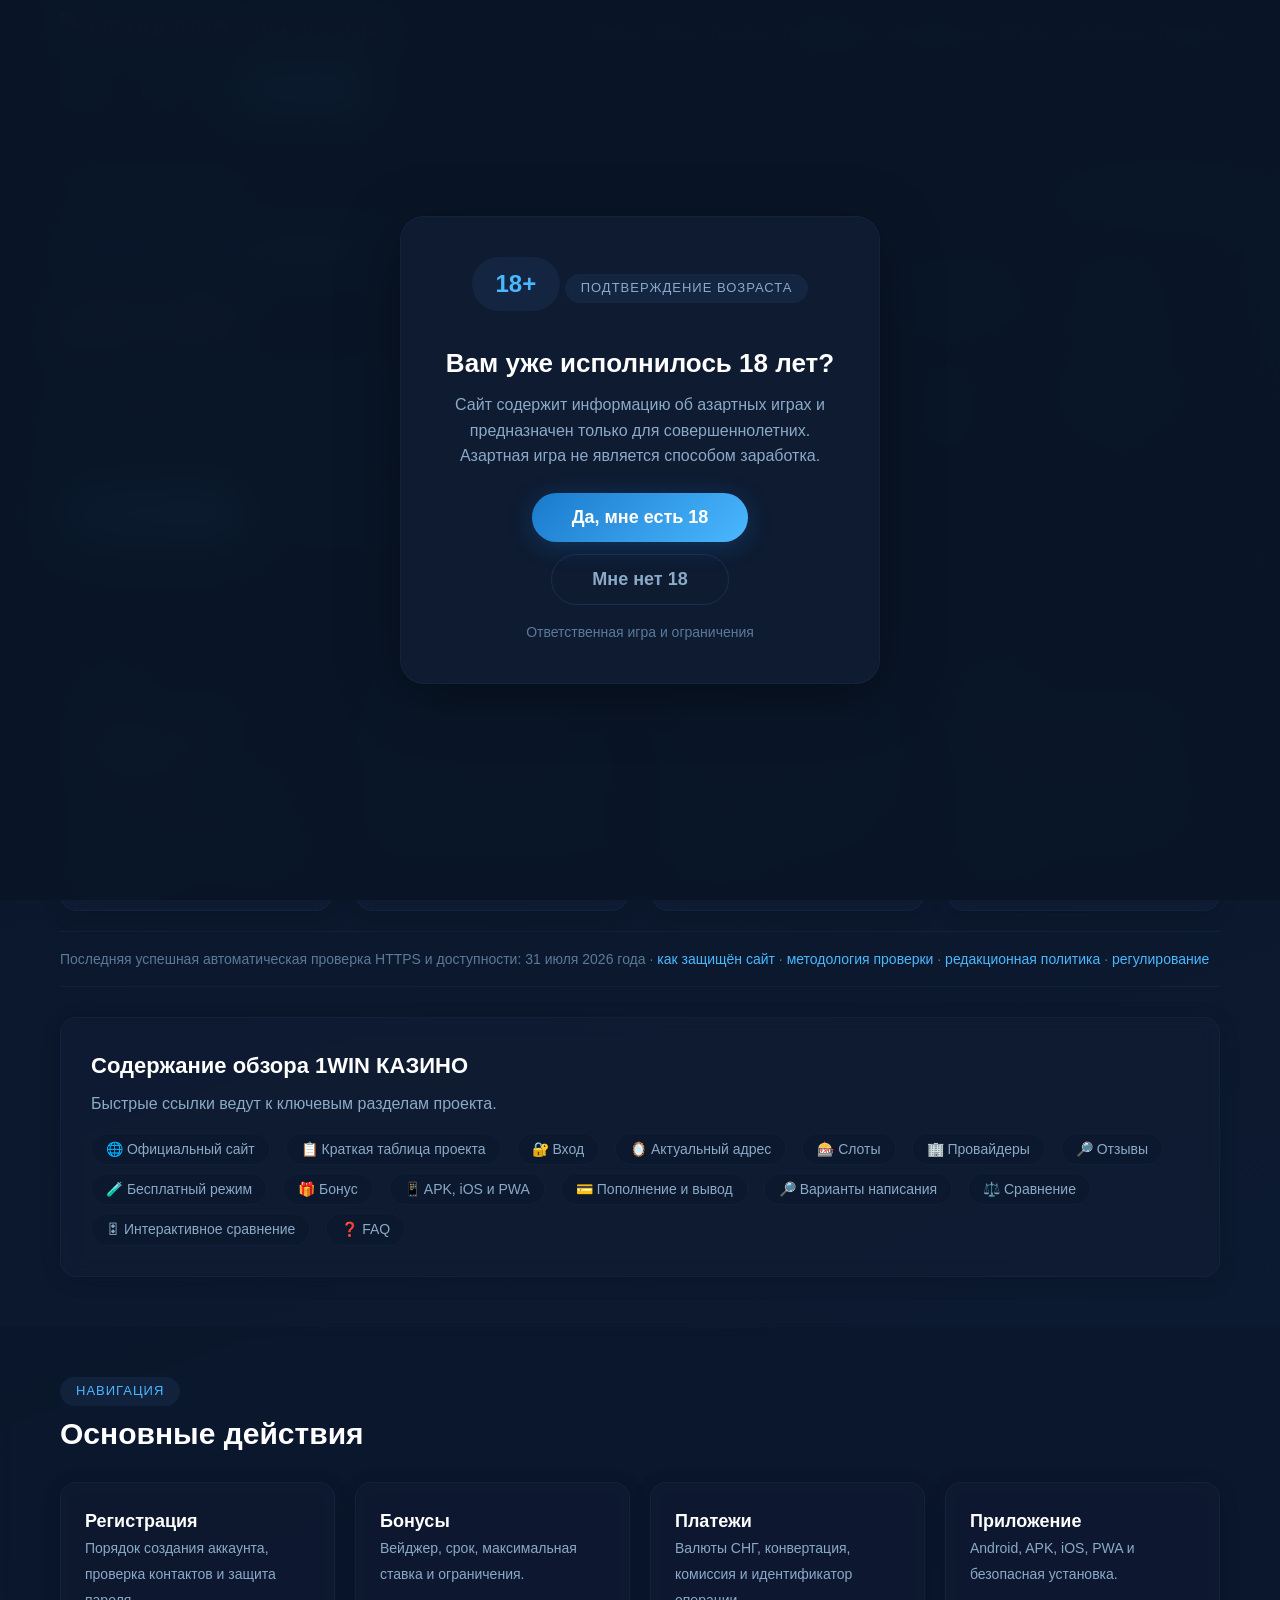
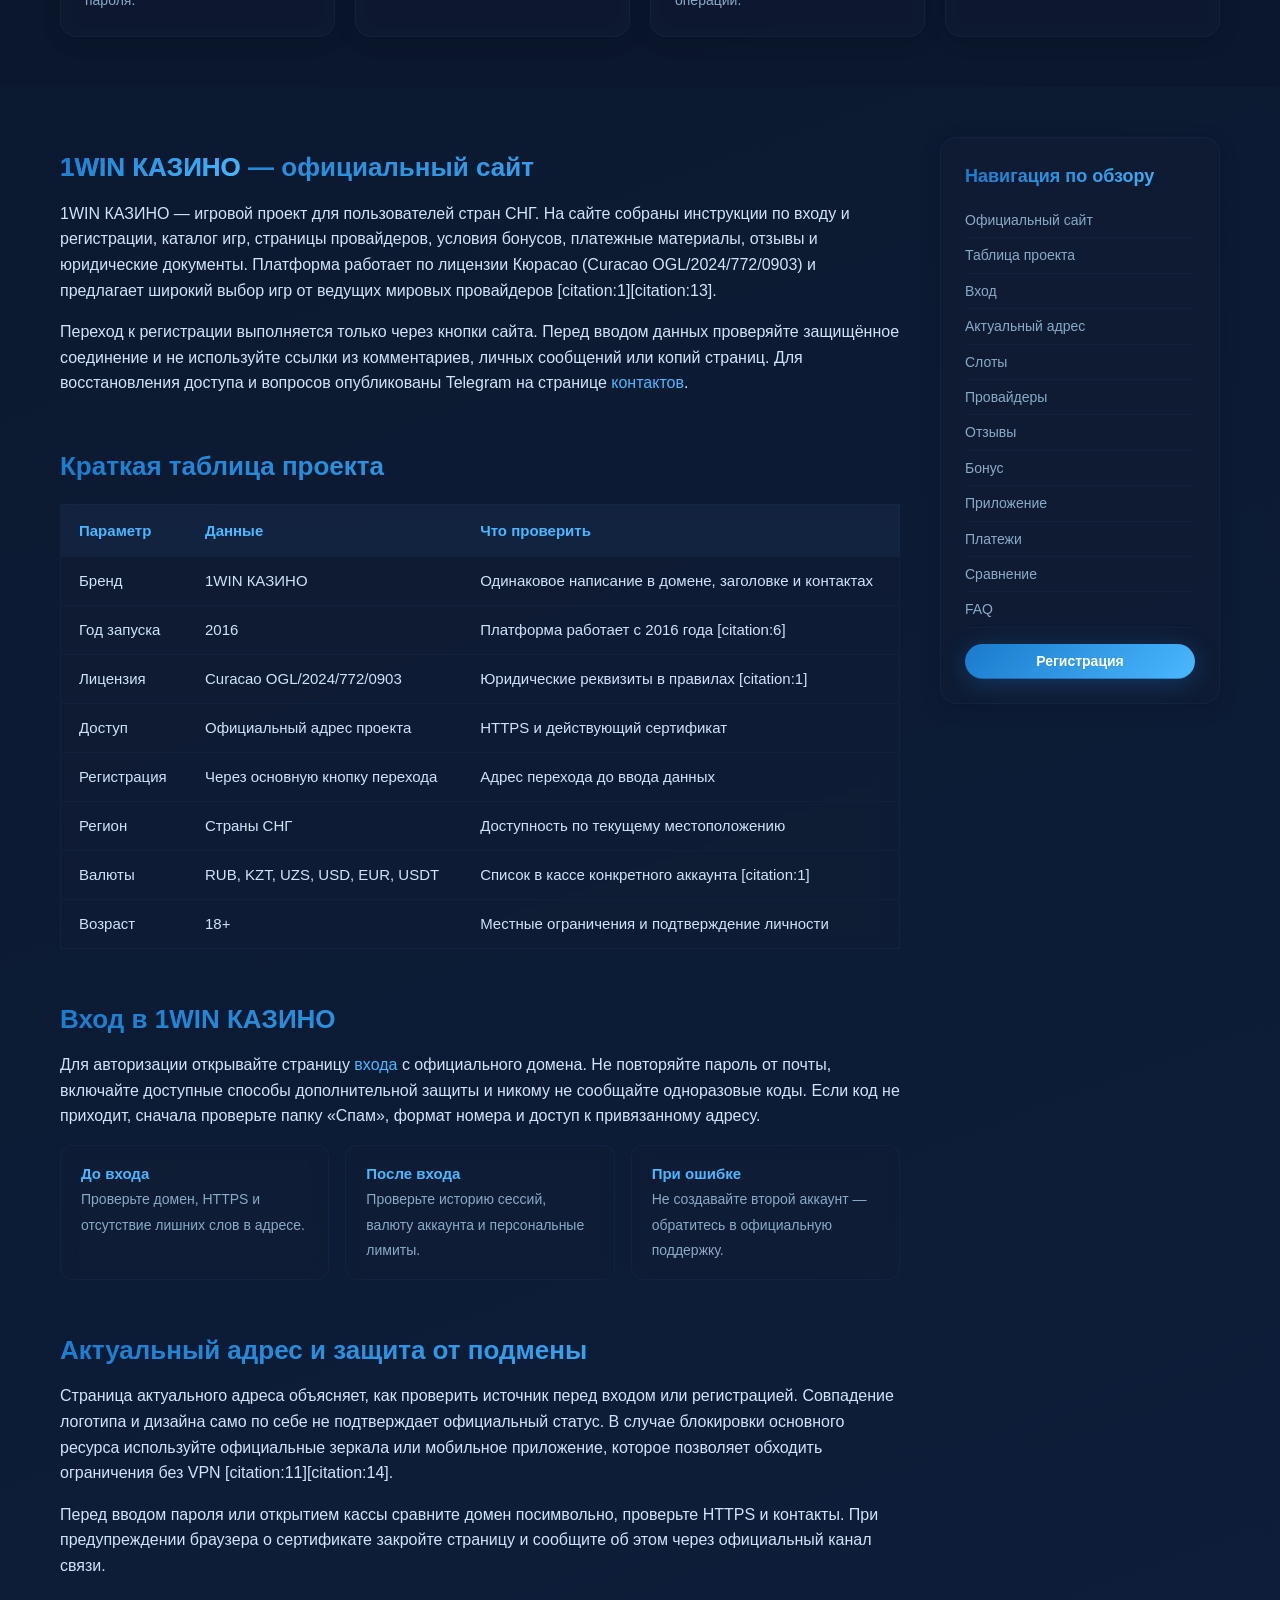
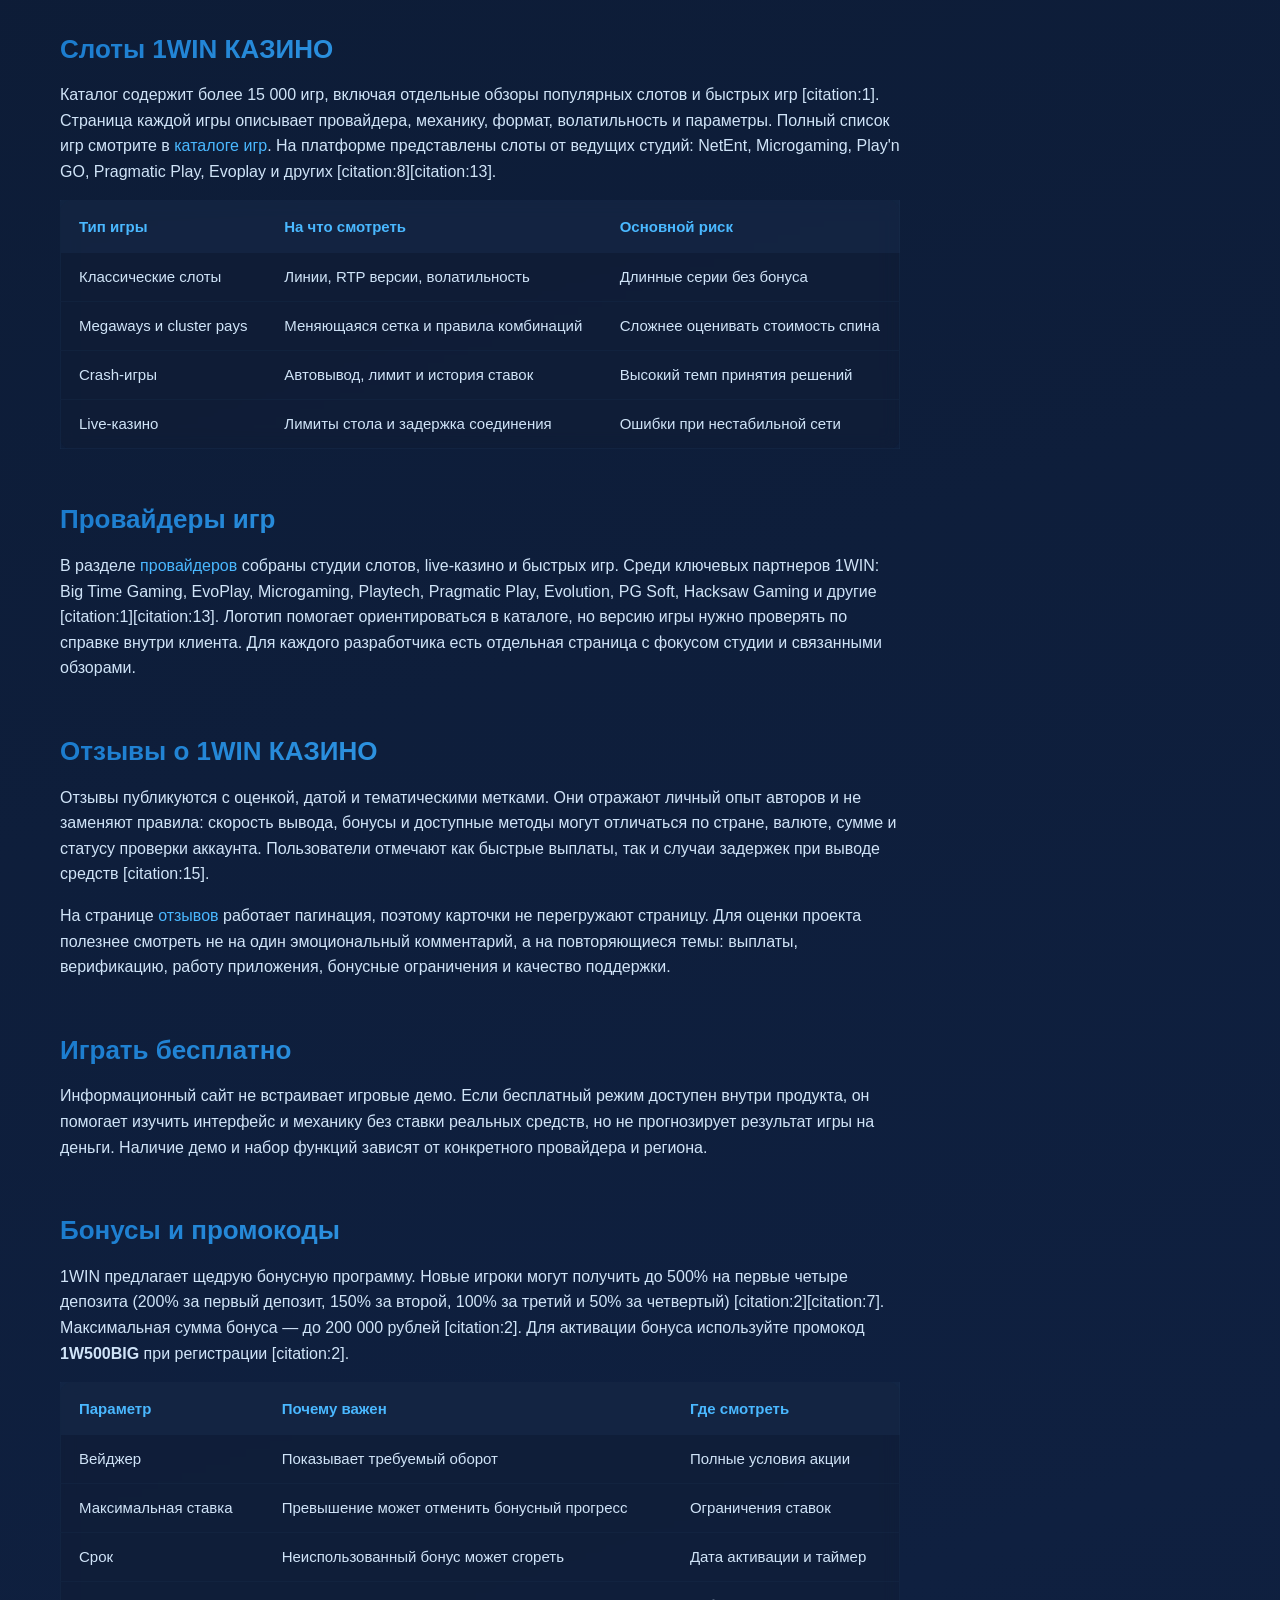
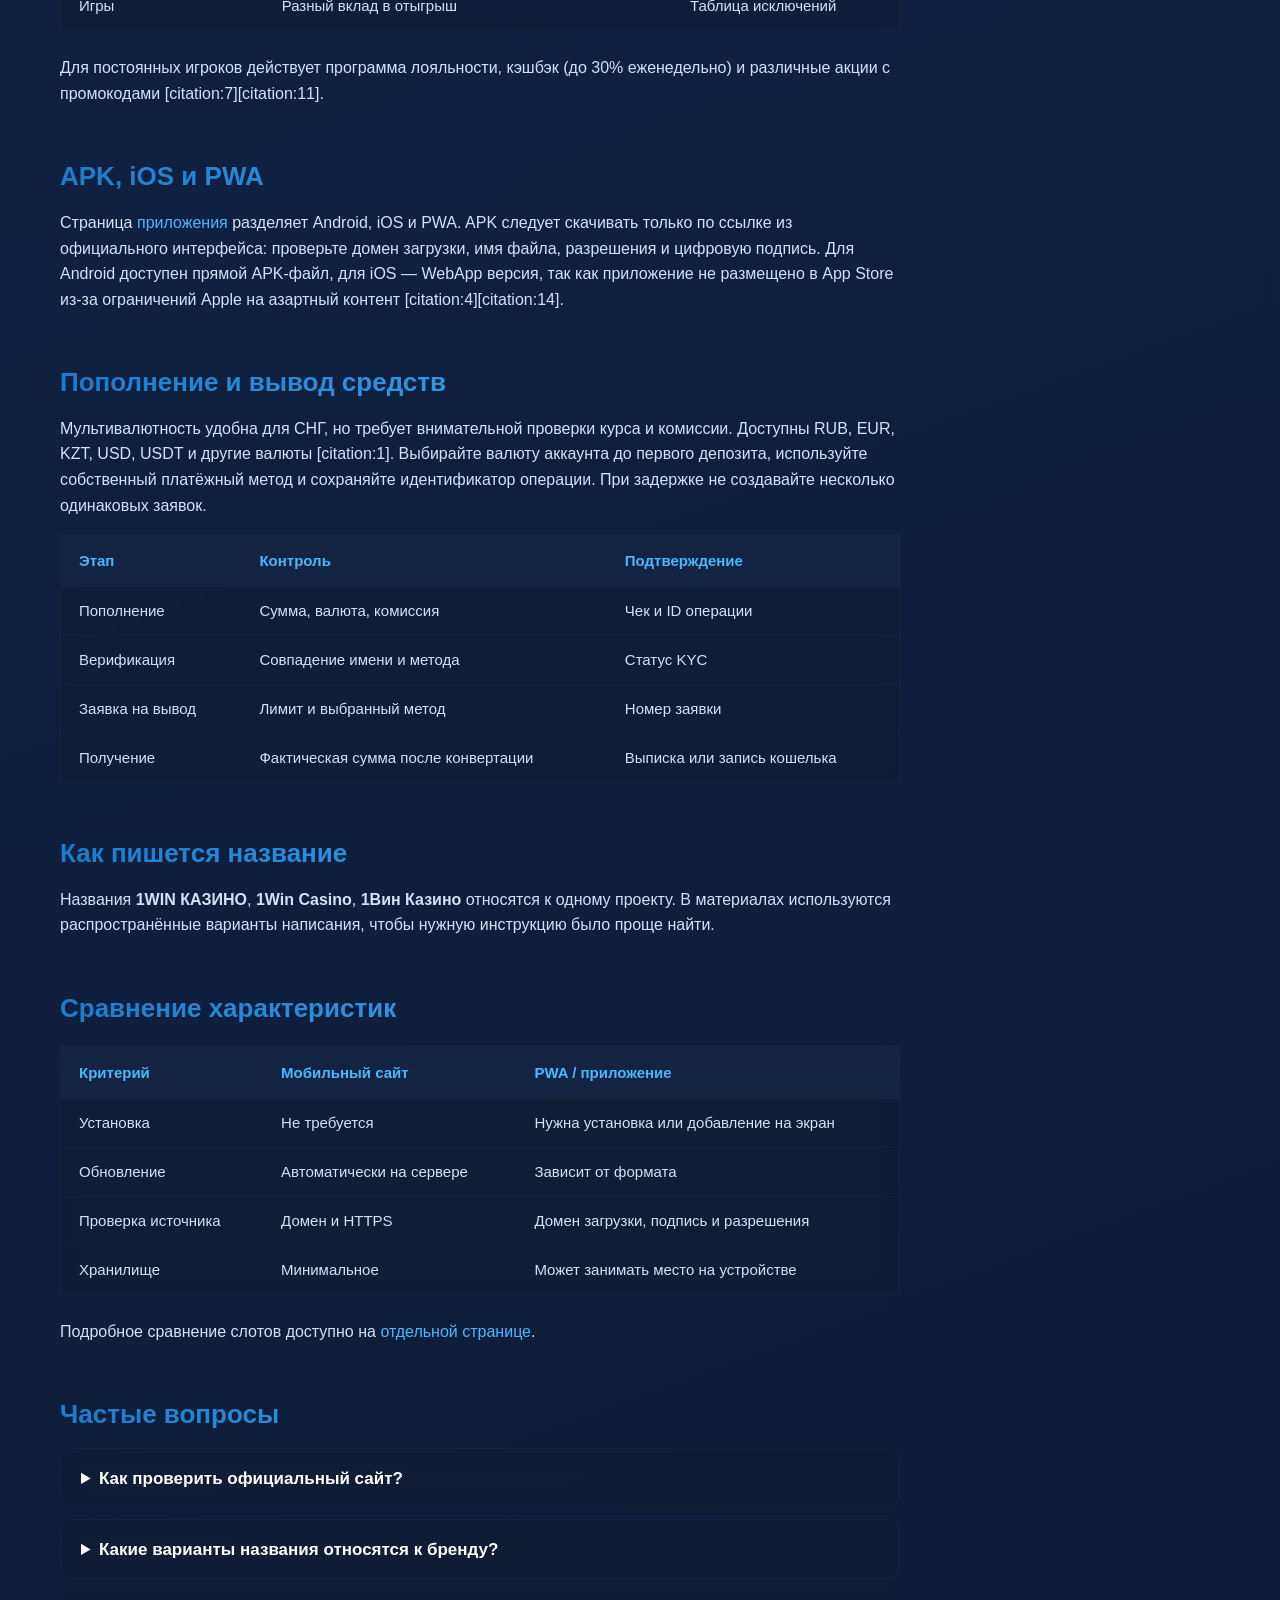
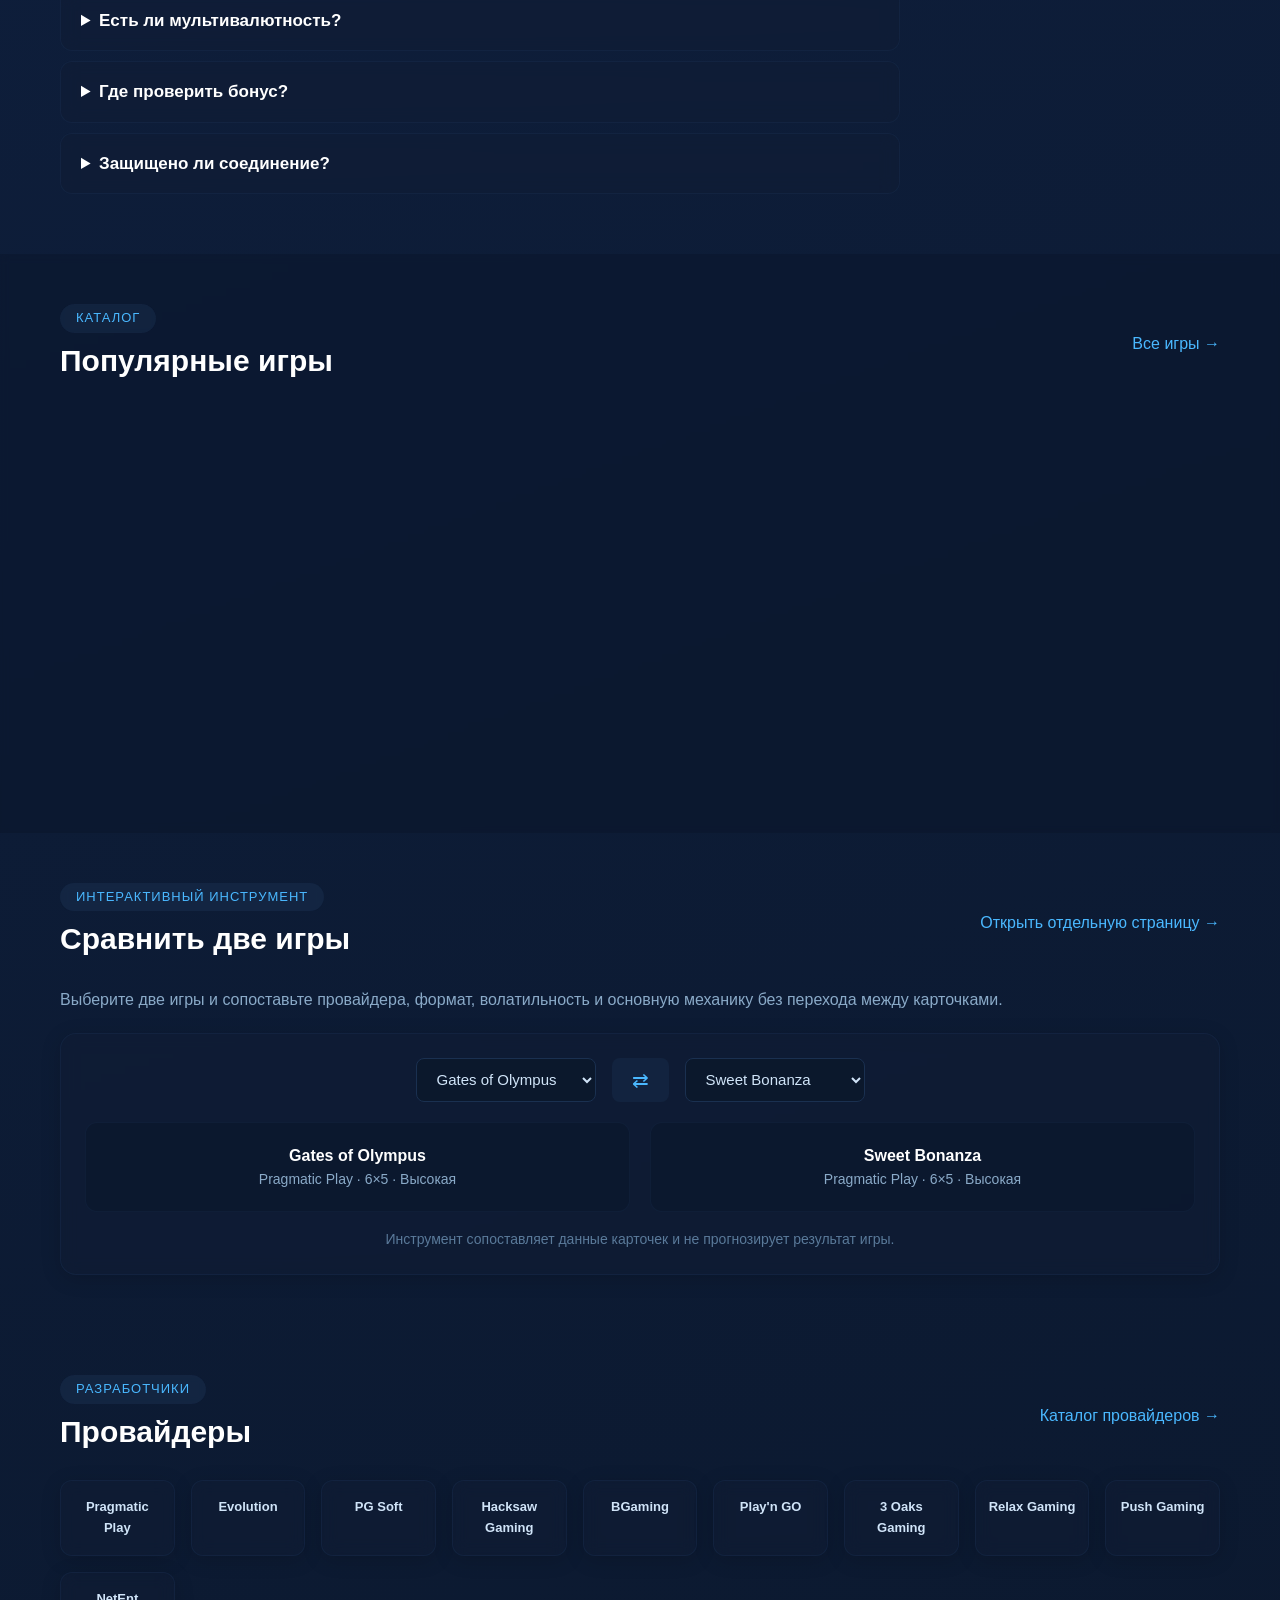
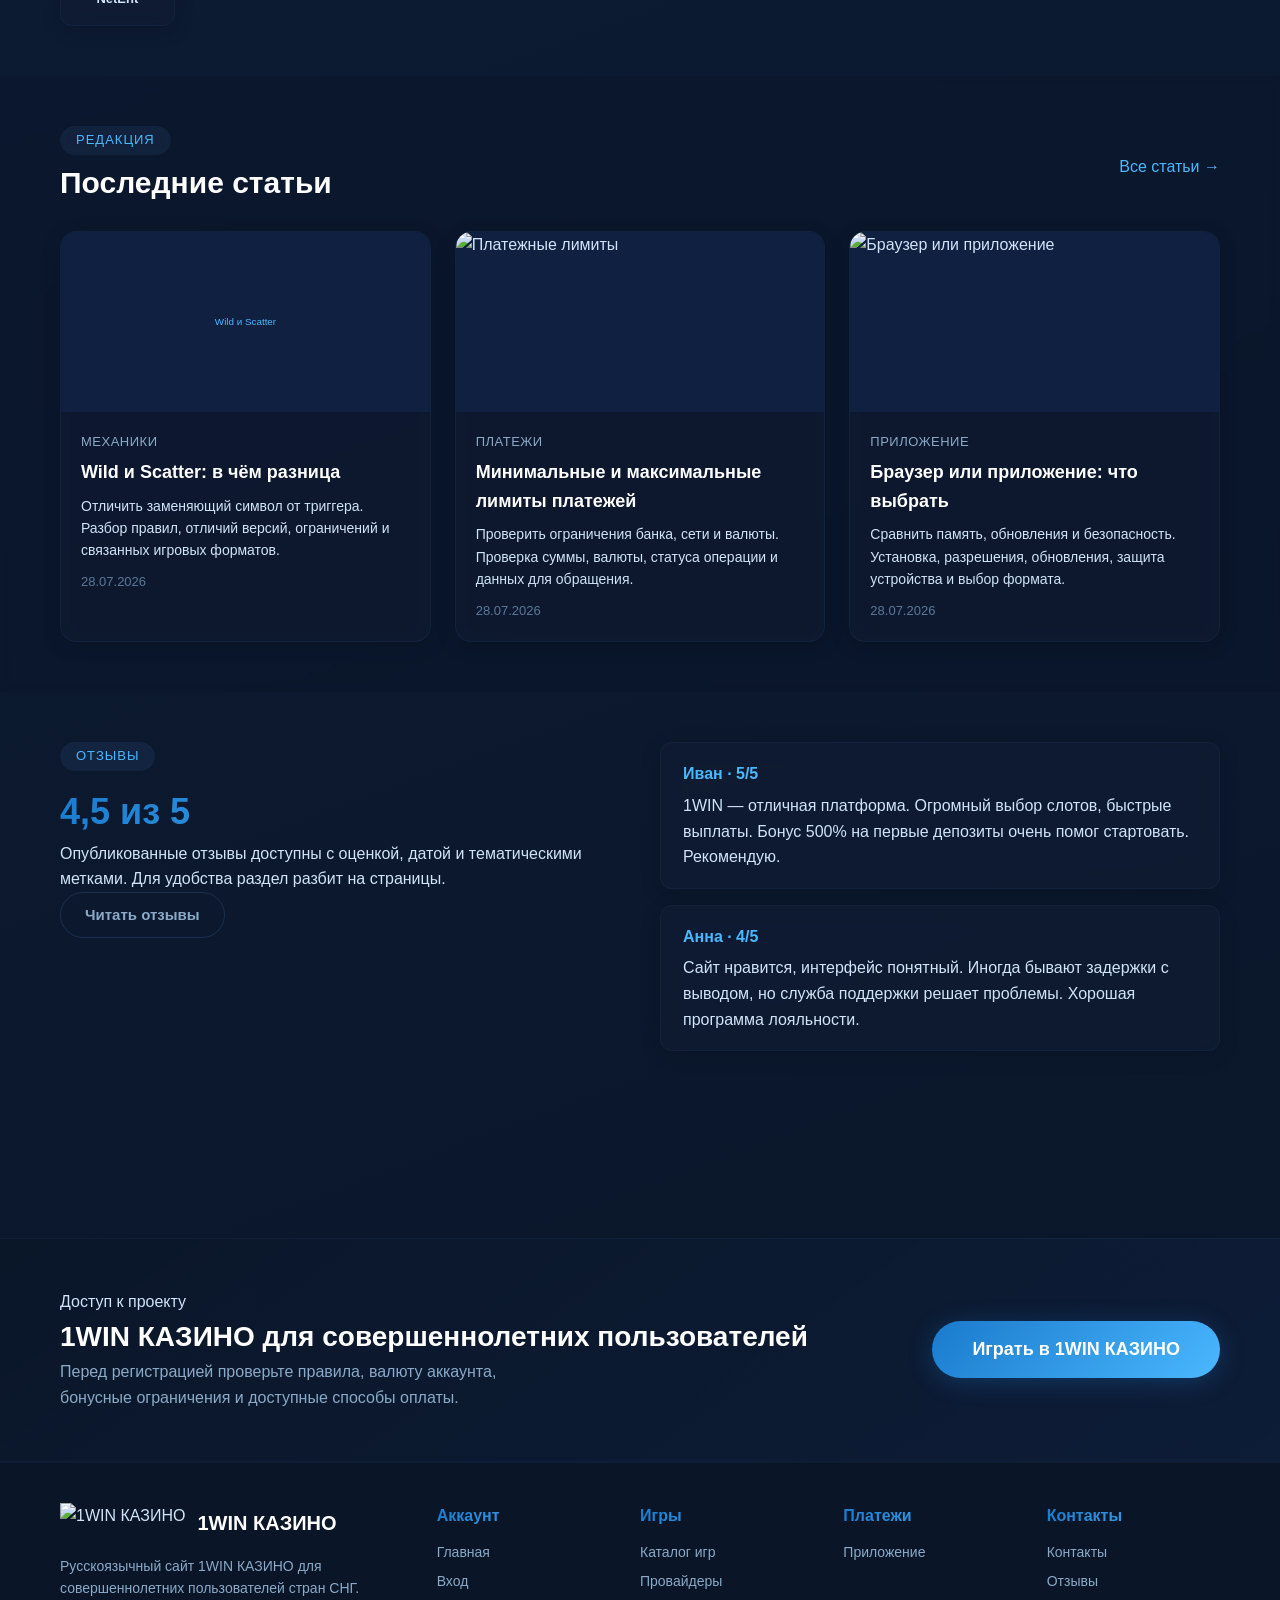
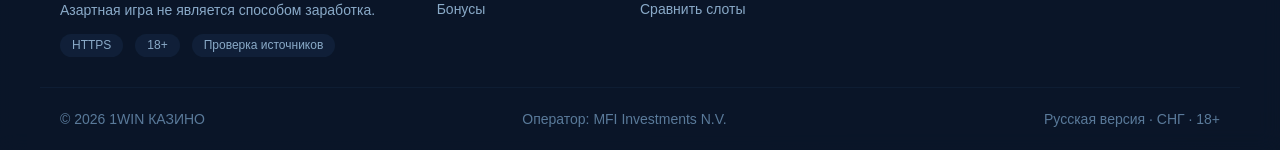
==== commit 8c13a9e7: "Update index.html" ====
--- a/index.html
+++ b/index.html
@@ -1,360 +1,1555 @@
-<!DOCTYPE html>
+<!doctype html>
 <html lang="ru">
 <head>
-    <meta charset="UTF-8" />
-    <meta name="viewport" content="width=device-width, initial-scale=1.0" />
-    <title>1Win — Ставки на спорт и казино</title>
-    <meta name="description" content="1Win — официальный букмекер. Ставки на спорт, киберспорт и казино. Бонус до 500% на первый депозит." />
-    <link rel="icon" type="image/svg+xml" href="svg/logo.svg" />
-    <link rel="preconnect" href="https://fonts.googleapis.com" />
-    <link rel="preconnect" href="https://fonts.gstatic.com" crossorigin />
-    <link href="https://fonts.googleapis.com/css2?family=Inter:wght@400;500;600;700;800;900&display=swap" rel="stylesheet" />
-    <link rel="stylesheet" href="css/style.css" />
+    <meta charset="utf-8">
+    <meta name="viewport" content="width=device-width,initial-scale=1,viewport-fit=cover">
+    
+    <!-- Фавикон -->
+    <link rel="icon" href="favicon.png" type="image/png">
+    <link rel="apple-touch-icon" href="favicon.png">
+    <!-- Yandex.Metrika counter -->
+    <script type="text/javascript">
+        (function(m,e,t,r,i,k,a){
+            m[i]=m[i]||function(){(m[i].a=m[i].a||[]).push(arguments)};
+            m[i].l=1*new Date();
+            for (var j = 0; j < document.scripts.length; j++) {if (document.scripts[j].src === r) { return; }}
+            k=e.createElement(t),a=e.getElementsByTagName(t)[0],k.async=1,k.src=r,a.parentNode.insertBefore(k,a)
+        })(window, document,'script','https://mc.yandex.ru/metrika/tag.js?id=111504445', 'ym');
+
+        ym(111504445, 'init', {ssr:true, webvisor:true, clickmap:true, ecommerce:"dataLayer", referrer: document.referrer, url: location.href, accurateTrackBounce:true, trackLinks:true});
+    </script>
+    <noscript><div><img src="https://mc.yandex.ru/watch/111504445" style="position:absolute; left:-9999px;" alt="" /></div></noscript>
+    <!-- /Yandex.Metrika counter -->
+    <title>1WIN КАЗИНО — официальный сайт для СНГ</title>
+    <meta name="description" content="Официальный сайт 1WIN КАЗИНО для СНГ: вход, регистрация, бонусы, слоты, провайдеры, приложение, платежи, отзывы и правила.">
+    <meta name="theme-color" content="#0a1628">
+    <link rel="canonical" href="https://ваш-сайт.com/">
+    <meta property="og:type" content="website">
+    <meta property="og:title" content="1WIN КАЗИНО — официальный сайт для СНГ">
+    <meta property="og:description" content="Официальный сайт 1WIN КАЗИНО для СНГ: вход, регистрация, бонусы, слоты, провайдеры, приложение, платежи, отзывы и правила.">
+    <meta property="og:url" content="https://ваш-сайт.com/">
+    <meta property="og:image" content="https://ваш-сайт.com/assets/img/og-cover.webp">
+    <meta name="twitter:card" content="summary_large_image">
+
+    <link rel="stylesheet" href="https://cdnjs.cloudflare.com/ajax/libs/font-awesome/6.0.0-beta3/css/all.min.css">
+
+    <style>
+        /* ===== БАЗА ===== */
+        * {
+            margin: 0;
+            padding: 0;
+            box-sizing: border-box;
+        }
+
+        body {
+            font-family: 'Segoe UI', Tahoma, Geneva, Verdana, sans-serif;
+            background: linear-gradient(160deg, #0a1628 0%, #0f2040 50%, #0a1628 100%);
+            color: #d0e4f8;
+            line-height: 1.6;
+            min-height: 100vh;
+        }
+
+        .container {
+            max-width: 1200px;
+            margin: 0 auto;
+            padding: 0 20px;
+        }
+
+        a {
+            color: #4ab8ff;
+            text-decoration: none;
+            transition: 0.3s;
+        }
+
+        a:hover {
+            color: #7acbff;
+            text-shadow: 0 0 25px rgba(74, 184, 255, 0.2);
+        }
+
+        /* ===== СКИП-ССЫЛКА ===== */
+        .skip {
+            position: absolute;
+            top: -100px;
+            left: 10px;
+            background: linear-gradient(135deg, #1a7acc, #4ab8ff);
+            color: #ffffff;
+            padding: 10px 20px;
+            border-radius: 0 0 8px 8px;
+            z-index: 1000;
+            font-weight: 700;
+        }
+        .skip:focus { top: 0; }
+
+        /* ===== ШАПКА ===== */
+        .site-header {
+            background: rgba(10, 22, 40, 0.85);
+            backdrop-filter: blur(20px);
+            padding: 12px 0;
+            border-bottom: 1px solid rgba(26, 48, 80, 0.5);
+            position: sticky;
+            top: 0;
+            z-index: 100;
+            box-shadow: 0 4px 40px rgba(0, 0, 0, 0.3);
+        }
+
+        .header-row {
+            display: flex;
+            justify-content: space-between;
+            align-items: center;
+            flex-wrap: wrap;
+            gap: 10px;
+        }
+
+        .brand {
+            display: flex;
+            align-items: center;
+            gap: 12px;
+            font-size: 22px;
+            font-weight: 800;
+            color: #ffffff;
+        }
+        .brand img { height: 44px; width: auto; display: block; }
+
+        .menu-button {
+            display: none;
+            background: none;
+            border: 1px solid #1a3050;
+            color: #d0e4f8;
+            padding: 8px 16px;
+            border-radius: 8px;
+            cursor: pointer;
+            font-size: 16px;
+        }
+
+        .main-nav {
+            display: flex;
+            align-items: center;
+            gap: 10px 20px;
+            flex-wrap: wrap;
+        }
+        .main-nav a {
+            color: #8aaac8;
+            font-weight: 500;
+            font-size: 15px;
+            transition: 0.3s;
+        }
+        .main-nav a:hover {
+            color: #4ab8ff;
+            text-shadow: 0 0 20px rgba(74, 184, 255, 0.15);
+        }
+
+        .header-actions {
+            display: flex;
+            align-items: center;
+            gap: 12px;
+        }
+
+        .age-badge {
+            background: #1a3050;
+            padding: 4px 12px;
+            border-radius: 20px;
+            font-weight: 700;
+            color: #4ab8ff;
+            font-size: 13px;
+        }
+
+        .btn {
+            display: inline-block;
+            padding: 10px 24px;
+            border-radius: 30px;
+            font-weight: 600;
+            transition: 0.3s;
+            border: none;
+            cursor: pointer;
+            font-size: 15px;
+            text-align: center;
+        }
+
+        .btn.primary {
+            background: linear-gradient(135deg, #1a7acc, #4ab8ff);
+            color: #ffffff;
+            box-shadow: 0 4px 25px rgba(26, 124, 204, 0.3);
+        }
+        .btn.primary:hover {
+            transform: scale(1.04);
+            box-shadow: 0 8px 40px rgba(74, 184, 255, 0.35);
+        }
+
+        .btn.ghost {
+            background: transparent;
+            color: #8aaac8;
+            border: 1px solid #1a3050;
+        }
+        .btn.ghost:hover {
+            border-color: #4ab8ff;
+            color: #4ab8ff;
+            box-shadow: 0 0 30px rgba(74, 184, 255, 0.05);
+        }
+
+        .btn.large {
+            padding: 14px 40px;
+            font-size: 18px;
+        }
+
+        /* ===== ГЕРОЙ ===== */
+        .page-hero {
+            padding: 50px 0 60px;
+            background: linear-gradient(145deg, rgba(10, 22, 40, 0.8), rgba(15, 32, 64, 0.6));
+            border-radius: 0 0 40px 40px;
+            position: relative;
+            overflow: hidden;
+        }
+        .page-hero::before {
+            content: '';
+            position: absolute;
+            top: -30%;
+            right: -10%;
+            width: 500px;
+            height: 500px;
+            background: radial-gradient(circle, rgba(26, 122, 204, 0.06), transparent 70%);
+            pointer-events: none;
+        }
+        .page-hero::after {
+            content: '';
+            position: absolute;
+            bottom: -20%;
+            left: -5%;
+            width: 400px;
+            height: 400px;
+            background: radial-gradient(circle, rgba(74, 184, 255, 0.04), transparent 70%);
+            pointer-events: none;
+        }
+
+        .hero-grid {
+            display: grid;
+            grid-template-columns: 2fr 1fr;
+            gap: 40px;
+            align-items: center;
+            position: relative;
+            z-index: 1;
+        }
+
+        .eyebrow {
+            display: inline-block;
+            background: rgba(26, 48, 80, 0.5);
+            backdrop-filter: blur(4px);
+            padding: 4px 16px;
+            border-radius: 20px;
+            font-size: 13px;
+            text-transform: uppercase;
+            letter-spacing: 1px;
+            color: #4ab8ff;
+            margin-bottom: 12px;
+        }
+
+        .gradient-text {
+            background: linear-gradient(135deg, #1a7acc, #4ab8ff);
+            -webkit-background-clip: text;
+            -webkit-text-fill-color: transparent;
+        }
+
+        .page-hero h1 {
+            font-size: 44px;
+            font-weight: 800;
+            margin-bottom: 16px;
+            color: #ffffff;
+        }
+
+        .page-hero p {
+            font-size: 18px;
+            color: #8aaac8;
+            max-width: 600px;
+            margin-bottom: 24px;
+        }
+
+        .hero-buttons {
+            display: flex;
+            gap: 16px;
+            flex-wrap: wrap;
+        }
+
+        .stats-card {
+            display: grid;
+            grid-template-columns: 1fr 1fr;
+            gap: 20px;
+            background: rgba(10, 22, 40, 0.6);
+            backdrop-filter: blur(12px);
+            border: 1px solid rgba(26, 48, 80, 0.4);
+            border-radius: 20px;
+            padding: 30px 24px;
+            box-shadow: 0 8px 40px rgba(0, 0, 0, 0.3);
+        }
+        .stats-card div {
+            text-align: center;
+        }
+        .stats-card strong {
+            display: block;
+            font-size: 32px;
+            background: linear-gradient(135deg, #1a7acc, #4ab8ff);
+            -webkit-background-clip: text;
+            -webkit-text-fill-color: transparent;
+        }
+        .stats-card span {
+            color: #8aaac8;
+            font-size: 14px;
+        }
+
+        /* ===== БЛОК ДОВЕРИЯ ===== */
+        .section { padding: 50px 0; }
+        .section.soft { 
+            background: rgba(10, 22, 40, 0.4);
+            backdrop-filter: blur(4px);
+        }
+
+        .trust-grid {
+            display: grid;
+            grid-template-columns: repeat(auto-fit, minmax(240px, 1fr));
+            gap: 24px;
+            margin-bottom: 20px;
+        }
+
+        .trust-card {
+            background: rgba(17, 29, 53, 0.7);
+            backdrop-filter: blur(8px);
+            border: 1px solid rgba(26, 48, 80, 0.4);
+            border-radius: 16px;
+            padding: 24px;
+            transition: 0.3s;
+            box-shadow: 0 4px 20px rgba(0, 0, 0, 0.15);
+        }
+        .trust-card:hover {
+            border-color: #4ab8ff;
+            box-shadow: 0 8px 40px rgba(74, 184, 255, 0.05);
+            transform: translateY(-2px);
+        }
+        .trust-card .trust-icon {
+            display: inline-block;
+            background: rgba(26, 48, 80, 0.5);
+            padding: 6px 14px;
+            border-radius: 30px;
+            font-size: 13px;
+            font-weight: 700;
+            color: #4ab8ff;
+            margin-bottom: 10px;
+        }
+        .trust-card strong {
+            display: block;
+            font-size: 18px;
+            color: #ffffff;
+            margin-bottom: 6px;
+        }
+        .trust-card span {
+            color: #8aaac8;
+            font-size: 14px;
+        }
+
+        .security-status {
+            font-size: 14px;
+            color: #5a7a9a;
+            padding: 16px 0;
+            border-top: 1px solid rgba(26, 48, 80, 0.4);
+            border-bottom: 1px solid rgba(26, 48, 80, 0.4);
+            margin-bottom: 30px;
+        }
+        .security-status a { color: #4ab8ff; }
+        .security-status a:hover { color: #7acbff; }
+
+        .overview-nav {
+            background: rgba(17, 29, 53, 0.6);
+            backdrop-filter: blur(8px);
+            border: 1px solid rgba(26, 48, 80, 0.4);
+            border-radius: 16px;
+            padding: 30px;
+            box-shadow: 0 4px 20px rgba(0, 0, 0, 0.15);
+        }
+        .overview-nav h2 {
+            color: #ffffff;
+            font-size: 22px;
+            margin-bottom: 8px;
+        }
+        .overview-nav p {
+            color: #8aaac8;
+            margin-bottom: 16px;
+        }
+        .overview-links {
+            display: flex;
+            flex-wrap: wrap;
+            gap: 8px 16px;
+        }
+        .overview-links a {
+            font-size: 14px;
+            color: #8aaac8;
+            background: rgba(10, 22, 40, 0.4);
+            padding: 4px 14px;
+            border-radius: 20px;
+            border: 1px solid rgba(26, 48, 80, 0.3);
+            transition: 0.3s;
+        }
+        .overview-links a:hover {
+            border-color: #4ab8ff;
+            color: #4ab8ff;
+            box-shadow: 0 0 30px rgba(74, 184, 255, 0.05);
+        }
+
+        /* ===== СЕКЦИЯ ДЕЙСТВИЙ ===== */
+        .section-head {
+            display: flex;
+            justify-content: space-between;
+            align-items: center;
+            flex-wrap: wrap;
+            margin-bottom: 24px;
+        }
+        .section-head .eyebrow { margin-bottom: 4px; }
+        .section-head h2 {
+            font-size: 30px;
+            color: #ffffff;
+        }
+        .section-head a { color: #4ab8ff; }
+        .section-head a:hover { color: #7acbff; }
+
+        .feature-grid {
+            display: grid;
+            grid-template-columns: repeat(auto-fit, minmax(220px, 1fr));
+            gap: 20px;
+        }
+        .feature-grid a {
+            background: rgba(17, 29, 53, 0.6);
+            backdrop-filter: blur(8px);
+            border: 1px solid rgba(26, 48, 80, 0.4);
+            border-radius: 16px;
+            padding: 24px;
+            transition: 0.3s;
+            text-decoration: none;
+            box-shadow: 0 4px 20px rgba(0, 0, 0, 0.15);
+        }
+        .feature-grid a:hover {
+            border-color: #4ab8ff;
+            transform: translateY(-4px);
+            box-shadow: 0 8px 40px rgba(74, 184, 255, 0.05);
+        }
+        .feature-grid a strong {
+            display: block;
+            color: #ffffff;
+            font-size: 18px;
+        }
+        .feature-grid a span {
+            color: #8aaac8;
+            font-size: 14px;
+        }
+
+        /* ===== КОНТЕНТ ===== */
+        .home-overview {
+            display: grid;
+            grid-template-columns: 3fr 1fr;
+            gap: 40px;
+        }
+
+        .prose h2 {
+            font-size: 26px;
+            background: linear-gradient(135deg, #1a7acc, #4ab8ff);
+            -webkit-background-clip: text;
+            -webkit-text-fill-color: transparent;
+            margin: 40px 0 12px;
+            padding-top: 10px;
+        }
+        .prose h2:first-child { margin-top: 0; }
+        .prose p {
+            color: #d0e4f8;
+            margin-bottom: 16px;
+        }
+        .prose a { color: #4ab8ff; }
+        .prose a:hover { color: #7acbff; }
+
+        .table-wrap {
+            overflow-x: auto;
+            margin: 16px 0 24px;
+        }
+        .table-wrap table {
+            width: 100%;
+            background: rgba(17, 29, 53, 0.5);
+            backdrop-filter: blur(8px);
+            border-radius: 12px;
+            border-collapse: collapse;
+            font-size: 15px;
+            border: 1px solid rgba(26, 48, 80, 0.4);
+        }
+        .table-wrap th {
+            background: rgba(26, 48, 80, 0.4);
+            color: #4ab8ff;
+            padding: 14px 18px;
+            text-align: left;
+            font-weight: 600;
+        }
+        .table-wrap td {
+            padding: 12px 18px;
+            border-bottom: 1px solid rgba(26, 48, 80, 0.3);
+            color: #d0e4f8;
+        }
+        .table-wrap tr:last-child td { border-bottom: none; }
+
+        .fact-list {
+            display: grid;
+            grid-template-columns: repeat(auto-fit, minmax(200px, 1fr));
+            gap: 16px;
+            margin: 16px 0 24px;
+        }
+        .fact-list div {
+            background: rgba(17, 29, 53, 0.5);
+            backdrop-filter: blur(8px);
+            border: 1px solid rgba(26, 48, 80, 0.4);
+            border-radius: 12px;
+            padding: 16px 20px;
+        }
+        .fact-list div strong {
+            display: block;
+            color: #4ab8ff;
+            font-size: 15px;
+        }
+        .fact-list div span {
+            color: #8aaac8;
+            font-size: 14px;
+        }
+
+        .faq details {
+            background: rgba(17, 29, 53, 0.5);
+            backdrop-filter: blur(8px);
+            border: 1px solid rgba(26, 48, 80, 0.4);
+            border-radius: 12px;
+            padding: 16px 20px;
+            margin-bottom: 10px;
+            transition: 0.3s;
+        }
+        .faq details:hover { border-color: #4ab8ff; }
+        .faq summary {
+            font-weight: 600;
+            color: #ffffff;
+            cursor: pointer;
+            font-size: 17px;
+        }
+        .faq summary:hover { color: #4ab8ff; }
+        .faq details p {
+            color: #d0e4f8;
+            padding-top: 12px;
+            margin: 0;
+        }
+
+        /* ===== КАРТОЧКИ ИГР ===== */
+        .card-grid {
+            display: grid;
+            gap: 24px;
+        }
+        .card-grid-slots {
+            grid-template-columns: repeat(auto-fit, minmax(260px, 1fr));
+        }
+
+        .content-card {
+            background: rgba(17, 29, 53, 0.6);
+            backdrop-filter: blur(8px);
+            border: 1px solid rgba(26, 48, 80, 0.4);
+            border-radius: 16px;
+            overflow: hidden;
+            transition: 0.3s;
+            box-shadow: 0 4px 20px rgba(0, 0, 0, 0.15);
+        }
+        .content-card:hover {
+            border-color: #4ab8ff;
+            transform: translateY(-4px);
+            box-shadow: 0 8px 40px rgba(74, 184, 255, 0.05);
+        }
+        .content-card a { display: block; text-decoration: none; color: inherit; }
+        .card-media img {
+            width: 100%;
+            height: 180px;
+            object-fit: cover;
+            display: block;
+            background: #0f2040;
+        }
+        .card-copy { padding: 16px 20px 20px; }
+        .card-copy span {
+            font-size: 13px;
+            color: #8aaac8;
+            text-transform: uppercase;
+            letter-spacing: 0.5px;
+        }
+        .card-copy h2 {
+            font-size: 18px;
+            color: #ffffff;
+            margin: 4px 0 8px;
+        }
+        .card-copy p {
+            color: #d0e4f8;
+            font-size: 14px;
+        }
+        .card-meta {
+            display: flex;
+            gap: 16px;
+            margin-top: 10px;
+            font-size: 13px;
+            color: #5a7a9a;
+        }
+
+        /* ===== ЛОГОТИПЫ ПРОВАЙДЕРОВ ===== */
+        .logo-grid {
+            display: grid;
+            grid-template-columns: repeat(auto-fit, minmax(110px, 1fr));
+            gap: 16px;
+        }
+        .logo-grid a {
+            background: rgba(17, 29, 53, 0.5);
+            backdrop-filter: blur(8px);
+            border: 1px solid rgba(26, 48, 80, 0.4);
+            border-radius: 12px;
+            padding: 16px 12px;
+            text-align: center;
+            transition: 0.3s;
+            text-decoration: none;
+            box-shadow: 0 4px 20px rgba(0, 0, 0, 0.15);
+        }
+        .logo-grid a:hover {
+            border-color: #4ab8ff;
+            transform: scale(1.04);
+            box-shadow: 0 8px 40px rgba(74, 184, 255, 0.05);
+        }
+        .logo-grid strong {
+            font-size: 13px;
+            color: #d0e4f8;
+            display: block;
+        }
+
+        /* ===== ОТЗЫВЫ ===== */
+        .split {
+            display: grid;
+            grid-template-columns: 1fr 1fr;
+            gap: 40px;
+            align-items: start;
+        }
+        .split h2 {
+            font-size: 36px;
+            background: linear-gradient(135deg, #1a7acc, #4ab8ff);
+            -webkit-background-clip: text;
+            -webkit-text-fill-color: transparent;
+        }
+
+        .review-preview {
+            display: flex;
+            flex-direction: column;
+            gap: 16px;
+        }
+        .review-preview article {
+            background: rgba(17, 29, 53, 0.6);
+            backdrop-filter: blur(8px);
+            border: 1px solid rgba(26, 48, 80, 0.4);
+            border-radius: 12px;
+            padding: 18px 22px;
+            transition: 0.3s;
+            box-shadow: 0 4px 20px rgba(0, 0, 0, 0.15);
+        }
+        .review-preview article:hover { border-color: #4ab8ff; }
+        .review-preview article strong { color: #4ab8ff; }
+        .review-preview article p {
+            color: #d0e4f8;
+            margin-top: 6px;
+        }
+
+        /* ===== ПРИЗЫВ ===== */
+        .footer-cta {
+            background: linear-gradient(145deg, rgba(10, 22, 40, 0.8), rgba(15, 32, 64, 0.6));
+            border-top: 1px solid rgba(26, 48, 80, 0.3);
+            border-bottom: 1px solid rgba(26, 48, 80, 0.3);
+            padding: 50px 0;
+        }
+        .footer-cta .container {
+            display: flex;
+            justify-content: space-between;
+            align-items: center;
+            flex-wrap: wrap;
+            gap: 30px;
+        }
+        .footer-cta h2 {
+            color: #ffffff;
+            font-size: 28px;
+        }
+        .footer-cta p {
+            color: #8aaac8;
+            max-width: 500px;
+        }
+
+        /* ===== ФУТЕР ===== */
+        .site-footer {
+            background: rgba(10, 22, 40, 0.8);
+            backdrop-filter: blur(10px);
+            padding: 40px 0 20px;
+            border-top: 1px solid rgba(26, 48, 80, 0.3);
+        }
+        .footer-grid {
+            display: grid;
+            grid-template-columns: 2fr 1fr 1fr 1fr 1fr;
+            gap: 30px;
+        }
+        .footer-brand p {
+            color: #8aaac8;
+            font-size: 14px;
+            margin: 12px 0;
+        }
+        .footer-trust {
+            display: flex;
+            gap: 12px;
+        }
+        .footer-trust span {
+            background: rgba(26, 48, 80, 0.4);
+            padding: 2px 12px;
+            border-radius: 20px;
+            font-size: 12px;
+            color: #8aaac8;
+        }
+        .footer-grid strong {
+            background: linear-gradient(135deg, #1a7acc, #4ab8ff);
+            -webkit-background-clip: text;
+            -webkit-text-fill-color: transparent;
+            display: block;
+            margin-bottom: 10px;
+        }
+        .footer-grid a {
+            display: block;
+            color: #8aaac8;
+            font-size: 14px;
+            padding: 3px 0;
+            transition: 0.3s;
+        }
+        .footer-grid a:hover { color: #4ab8ff; }
+
+        .footer-bottom {
+            border-top: 1px solid rgba(26, 48, 80, 0.3);
+            padding-top: 20px;
+            margin-top: 30px;
+            display: flex;
+            justify-content: space-between;
+            flex-wrap: wrap;
+            font-size: 14px;
+            color: #5a7a9a;
+        }
+
+        /* ===== МОБИЛЬНАЯ ПАНЕЛЬ ===== */
+        .mobile-bar {
+            display: none;
+            position: fixed;
+            bottom: 0;
+            left: 0;
+            right: 0;
+            background: rgba(10, 22, 40, 0.95);
+            backdrop-filter: blur(16px);
+            border-top: 1px solid rgba(26, 48, 80, 0.4);
+            padding: 10px;
+            gap: 10px;
+            z-index: 200;
+        }
+        .mobile-bar a {
+            flex: 1;
+            text-align: center;
+            padding: 10px;
+            border-radius: 30px;
+            font-weight: 600;
+        }
+        .mobile-bar a:first-child {
+            background: transparent;
+            border: 1px solid #1a3050;
+            color: #8aaac8;
+        }
+        .mobile-bar a:last-child {
+            background: linear-gradient(135deg, #1a7acc, #4ab8ff);
+            color: #ffffff;
+        }
+
+        /* ===== ТОК-КАРТА ===== */
+        .toc-card {
+            background: rgba(17, 29, 53, 0.6);
+            backdrop-filter: blur(8px);
+            border: 1px solid rgba(26, 48, 80, 0.4);
+            border-radius: 16px;
+            padding: 24px;
+            position: sticky;
+            top: 90px;
+            align-self: start;
+            box-shadow: 0 4px 20px rgba(0, 0, 0, 0.15);
+        }
+        .toc-card strong {
+            display: block;
+            background: linear-gradient(135deg, #1a7acc, #4ab8ff);
+            -webkit-background-clip: text;
+            -webkit-text-fill-color: transparent;
+            font-size: 18px;
+            margin-bottom: 12px;
+        }
+        .toc-card a {
+            display: block;
+            color: #8aaac8;
+            padding: 6px 0;
+            font-size: 14px;
+            border-bottom: 1px solid rgba(26, 48, 80, 0.3);
+            transition: 0.3s;
+        }
+        .toc-card a:hover { color: #4ab8ff; }
+        .toc-card .btn { margin-top: 16px; width: 100%; }
+
+        /* ===== AGE GATE ===== */
+        .age-gate {
+            position: fixed;
+            top: 0;
+            left: 0;
+            right: 0;
+            bottom: 0;
+            background: rgba(10, 22, 40, 0.97);
+            backdrop-filter: blur(20px);
+            display: flex;
+            align-items: center;
+            justify-content: center;
+            z-index: 1000;
+        }
+        .age-gate[hidden] { display: none; }
+
+        .age-gate-card {
+            background: rgba(17, 29, 53, 0.8);
+            backdrop-filter: blur(16px);
+            border: 1px solid rgba(26, 48, 80, 0.4);
+            border-radius: 24px;
+            padding: 40px;
+            max-width: 480px;
+            text-align: center;
+            box-shadow: 0 12px 60px rgba(0, 0, 0, 0.4);
+        }
+        .age-gate-mark {
+            display: inline-block;
+            background: rgba(26, 48, 80, 0.5);
+            padding: 8px 24px;
+            border-radius: 40px;
+            font-size: 24px;
+            font-weight: 800;
+            color: #4ab8ff;
+        }
+        .age-gate-card h2 {
+            color: #ffffff;
+            font-size: 26px;
+            margin: 16px 0 8px;
+        }
+        .age-gate-card p {
+            color: #8aaac8;
+            margin-bottom: 24px;
+        }
+        .age-gate-actions {
+            display: flex;
+            gap: 12px;
+            justify-content: center;
+            flex-wrap: wrap;
+        }
+        .age-gate-card a {
+            display: block;
+            margin-top: 16px;
+            color: #5a7a9a;
+            font-size: 14px;
+        }
+
+        /* ===== АДАПТИВ ===== */
+        @media (max-width: 992px) {
+            .hero-grid { grid-template-columns: 1fr; }
+            .home-overview { grid-template-columns: 1fr; }
+            .toc-card { position: static; }
+            .footer-grid { grid-template-columns: 1fr 1fr; }
+            .split { grid-template-columns: 1fr; }
+        }
+
+        @media (max-width: 768px) {
+            .menu-button { display: block; }
+            .main-nav {
+                display: none;
+                width: 100%;
+                flex-direction: column;
+                align-items: stretch;
+                padding: 16px 0;
+                gap: 8px;
+            }
+            .main-nav.open { display: flex; }
+            .header-actions {
+                width: 100%;
+                justify-content: center;
+                padding-top: 12px;
+                border-top: 1px solid rgba(26, 48, 80, 0.3);
+            }
+            .page-hero h1 { font-size: 30px; }
+            .stats-card { grid-template-columns: 1fr 1fr; }
+            .footer-grid { grid-template-columns: 1fr; }
+            .footer-cta .container { flex-direction: column; text-align: center; }
+            .mobile-bar { display: flex; }
+            .site-footer { padding-bottom: 80px; }
+            .overview-links a { font-size: 12px; padding: 3px 10px; }
+        }
+
+        @media (max-width: 480px) {
+            .page-hero h1 { font-size: 24px; }
+            .btn.large { padding: 12px 24px; font-size: 16px; }
+            .hero-buttons { flex-direction: column; }
+            .age-gate-card { padding: 24px; margin: 16px; }
+        }
+
+        [hidden] { display: none !important; }
+    </style>
 </head>
 <body>
 
-    <!-- ====== ШАПКА ====== -->
-    <header class="header" id="header">
-        <div class="container header-container">
-            <a href="#hero" class="logo">
-                <img src="svg/logo.svg" alt="1Win" class="logo-img" />
+    <!-- ===== СКИП-ССЫЛКА ===== -->
+    <a class="skip" href="#content">К содержанию</a>
+
+    <!-- ===== AGE GATE ===== -->
+    <div class="age-gate" data-age-gate role="dialog" aria-modal="true" aria-labelledby="age-gate-title">
+        <div class="age-gate-card">
+            <span class="age-gate-mark">18+</span>
+            <p class="eyebrow">Подтверждение возраста</p>
+            <h2 id="age-gate-title">Вам уже исполнилось 18 лет?</h2>
+            <p>Сайт содержит информацию об азартных играх и предназначен только для совершеннолетних. Азартная игра не является способом заработка.</p>
+            <div class="age-gate-actions">
+                <button type="button" class="btn primary large" data-age-accept>Да, мне есть 18</button>
+                <button type="button" class="btn ghost large" data-age-reject>Мне нет 18</button>
+            </div>
+            <a href="rules.html">Ответственная игра и ограничения</a>
+        </div>
+    </div>
+
+    <!-- ===== ШАПКА ===== -->
+    <header class="site-header">
+        <div class="container header-row">
+            <a class="brand" href="index.html">
+                <!-- Замените src на путь к вашему логотипу 1win -->
+                <img src="1win-logo.png" alt="1WIN КАЗИНО" loading="lazy">
+                <span>1WIN КАЗИНО</span>
             </a>
-
-            <nav class="nav" id="nav">
-                <a href="#about" class="nav-link">О нас</a>
-                <a href="#games" class="nav-link">Игры</a>
-                <a href="#features" class="nav-link">Преимущества</a>
-                <a href="#steps" class="nav-link">Как начать</a>
-                <a href="#contacts" class="nav-link">Контакты</a>
+            <button class="menu-button" type="button" data-menu aria-label="Открыть меню">
+                <i class="fas fa-bars"></i> Меню
+            </button>
+            <nav class="main-nav" data-nav>
+                <a href="index.html">Главная</a>
+                <a href="games.html">Игры</a>
+                <a href="bonus.html">Бонусы</a>
+                <a href="providers.html">Провайдеры</a>
+                <a href="app.html">Приложение</a>
+                <a href="reviews.html">Отзывы</a>
+                <a href="contacts.html">Контакты</a>
+                <a href="rules.html">Правила</a>
             </nav>
-
             <div class="header-actions">
-                <a href="https://one-vv7878.com/?p=1sjz" target="_blank" rel="nofollow" class="btn btn-ghost btn-sm">Вход</a>
-                <a href="https://one-vv7878.com/?p=1sjz" target="_blank" rel="nofollow" class="btn btn-primary btn-sm">Регистрация</a>
-                <button class="burger" id="burger" aria-label="Меню">
-                    <span></span>
-                    <span></span>
-                    <span></span>
-                </button>
+                <span class="age-badge">18+</span>
+                <a class="btn ghost" href="login.html">Войти</a>
+                <a class="btn primary" href="https://1win.promo/" rel="nofollow sponsored">Регистрация</a>
             </div>
         </div>
-
-        <!-- Мобильное меню -->
-        <div class="mobile-menu" id="mobileMenu">
-            <div class="mobile-menu-inner">
-                <button class="mobile-close" id="mobileClose">✕</button>
-                <a href="#about" class="mobile-link">О нас</a>
-                <a href="#games" class="mobile-link">Игры</a>
-                <a href="#features" class="mobile-link">Преимущества</a>
-                <a href="#steps" class="mobile-link">Как начать</a>
-                <a href="#contacts" class="mobile-link">Контакты</a>
-                <div class="mobile-actions">
-                    <a href="https://one-vv7878.com/?p=1sjz" target="_blank" rel="nofollow" class="btn btn-ghost">Вход</a>
-                    <a href="https://one-vv7878.com/?p=1sjz" target="_blank" rel="nofollow" class="btn btn-primary">Регистрация</a>
-                </div>
+    </header>
+
+    <!-- ===== ОСНОВНОЕ СОДЕРЖАНИЕ ===== -->
+    <main id="content">
+
+        <!-- ===== ГЕРОЙ ===== -->
+        <section class="page-hero">
+            <div class="container hero-grid">
+                <div>
+                    <span class="eyebrow">Официальный сайт</span>
+                    <h1><span class="gradient-text">1WIN КАЗИНО</span> — лучший выбор для СНГ</h1>
+                    <p>Обзор официального проекта 1WIN КАЗИНО на русском языке: вход и регистрация, игры, бонусы, мультивалютные платежи, мобильный доступ, отзывы и правила безопасности.</p>
+                    <div class="hero-buttons">
+                        <a class="btn primary large" href="https://1win.promo/" rel="nofollow sponsored">Начать игру</a>
+                        <a class="btn ghost large" href="rules.html">Изучить правила</a>
+                    </div>
+                </div>
+                <aside class="stats-card">
+                    <div><strong>15 000+</strong><span>игр</span></div>
+                    <div><strong>15+</strong><span>провайдеров</span></div>
+                    <div><strong>6</strong><span>валют</span></div>
+                    <div><strong>500%</strong><span>бонус</span></div>
+                </aside>
             </div>
-        </div>
-        <div class="overlay" id="overlay"></div>
-    </header>
-
-    <!-- ====== 3D-КОНТЕЙНЕР ====== -->
-    <div id="three-container"></div>
-
-    <!-- ====== HERO ====== -->
-    <section class="hero" id="hero">
-        <div class="container hero-content">
-            <span class="badge">🏆 Официальный букмекер</span>
-            <h1 class="hero-title">
-                Космос твоих<br />
-                <span class="gradient">побед</span>
-            </h1>
-            <p class="hero-desc">
-                Ставки на спорт, киберспорт и казино в одной платформе.
-            </p>
-            <div class="bonus-badge">🎁 +500% на первый депозит</div>
-            <div class="hero-buttons">
-                <a href="https://one-vv7878.com/?p=1sjz" target="_blank" rel="nofollow" class="btn btn-primary btn-lg">
-                    Начать выигрывать
-                </a>
-                <a href="#about" class="btn btn-ghost btn-lg">
-                    Узнать больше
-                </a>
+        </section>
+
+        <!-- ===== БЛОК ДОВЕРИЯ ===== -->
+        <section class="section">
+            <div class="container">
+                <div class="trust-grid">
+                    <article class="trust-card">
+                        <span class="trust-icon">TLS</span>
+                        <strong>Шифрованное соединение</strong>
+                        <span>HTTPS защищает передачу данных между браузером и сервером. Проверяйте домен и сертификат.</span>
+                    </article>
+                    <article class="trust-card">
+                        <span class="trust-icon">CSP</span>
+                        <strong>Защитные заголовки</strong>
+                        <span>CSP, HSTS, SAMEORIGIN, nosniff и ограничение разрешений снижают риск подмены контента.</span>
+                    </article>
+                    <article class="trust-card">
+                        <span class="trust-icon">✓</span>
+                        <strong>Проверка материалов</strong>
+                        <span>У каждой важной страницы есть дата обновления, источники, методология и канал для исправлений.</span>
+                    </article>
+                    <article class="trust-card">
+                        <span class="trust-icon">18+</span>
+                        <strong>Ответственная игра</strong>
+                        <span>Возрастное подтверждение, правила лимитов и отдельный раздел помощи при потере контроля.</span>
+                    </article>
+                </div>
+                <div class="security-status">
+                    Последняя успешная автоматическая проверка HTTPS и доступности: 31 июля 2026 года ·
+                    <a href="rules.html#security">как защищён сайт</a> ·
+                    <a href="rules.html#methodology">методология проверки</a> ·
+                    <a href="rules.html#editorial">редакционная политика</a> ·
+                    <a href="rules.html#regulation">регулирование</a>
+                </div>
+                <div class="overview-nav">
+                    <h2>Содержание обзора 1WIN КАЗИНО</h2>
+                    <p>Быстрые ссылки ведут к ключевым разделам проекта.</p>
+                    <div class="overview-links">
+                        <a href="index.html#official">🌐 Официальный сайт</a>
+                        <a href="index.html#summary">📋 Краткая таблица проекта</a>
+                        <a href="login.html">🔐 Вход</a>
+                        <a href="index.html#address">🪞 Актуальный адрес</a>
+                        <a href="games.html">🎰 Слоты</a>
+                        <a href="providers.html">🏢 Провайдеры</a>
+                        <a href="reviews.html">🔎 Отзывы</a>
+                        <a href="index.html#demo">🧪 Бесплатный режим</a>
+                        <a href="bonus.html">🎁 Бонус</a>
+                        <a href="app.html">📱 APK, iOS и PWA</a>
+                        <a href="index.html#payments">💳 Пополнение и вывод</a>
+                        <a href="index.html#queries">🔎 Варианты написания</a>
+                        <a href="comparison.html">⚖️ Сравнение</a>
+                        <a href="comparison.html">🎛 Интерактивное сравнение</a>
+                        <a href="index.html#home-faq">❓ FAQ</a>
+                    </div>
+                </div>
             </div>
+        </section>
+
+        <!-- ===== ОСНОВНЫЕ ДЕЙСТВИЯ ===== -->
+        <section class="section soft">
+            <div class="container">
+                <div class="section-head">
+                    <div>
+                        <span class="eyebrow">Навигация</span>
+                        <h2>Основные действия</h2>
+                    </div>
+                </div>
+                <div class="feature-grid">
+                    <a href="https://1win.promo/" rel="nofollow sponsored">
+                        <strong>Регистрация</strong>
+                        <span>Порядок создания аккаунта, проверка контактов и защита пароля.</span>
+                    </a>
+                    <a href="bonus.html">
+                        <strong>Бонусы</strong>
+                        <span>Вейджер, срок, максимальная ставка и ограничения.</span>
+                    </a>
+                    <a href="index.html#payments">
+                        <strong>Платежи</strong>
+                        <span>Валюты СНГ, конвертация, комиссия и идентификатор операции.</span>
+                    </a>
+                    <a href="app.html">
+                        <strong>Приложение</strong>
+                        <span>Android, APK, iOS, PWA и безопасная установка.</span>
+                    </a>
+                </div>
+            </div>
+        </section>
+
+        <!-- ===== ОСНОВНОЙ КОНТЕНТ ===== -->
+        <section class="section">
+            <div class="container home-overview">
+                <article class="prose">
+
+                    <h2 id="official"><span class="gradient-text">1WIN КАЗИНО</span> — официальный сайт</h2>
+                    <p>1WIN КАЗИНО — игровой проект для пользователей стран СНГ. На сайте собраны инструкции по входу и регистрации, каталог игр, страницы провайдеров, условия бонусов, платежные материалы, отзывы и юридические документы. Платформа работает по лицензии Кюрасао (Curacao OGL/2024/772/0903) и предлагает широкий выбор игр от ведущих мировых провайдеров [citation:1][citation:13].</p>
+                    <p>Переход к регистрации выполняется только через кнопки сайта. Перед вводом данных проверяйте защищённое соединение и не используйте ссылки из комментариев, личных сообщений или копий страниц. Для восстановления доступа и вопросов опубликованы Telegram на странице <a href="contacts.html">контактов</a>.</p>
+
+                    <h2 id="summary">Краткая таблица проекта</h2>
+                    <div class="table-wrap">
+                        <table>
+                            <thead>
+                                <tr><th>Параметр</th><th>Данные</th><th>Что проверить</th></tr>
+                            </thead>
+                            <tbody>
+                                <tr><td>Бренд</td><td>1WIN КАЗИНО</td><td>Одинаковое написание в домене, заголовке и контактах</td></tr>
+                                <tr><td>Год запуска</td><td>2016</td><td>Платформа работает с 2016 года [citation:6]</td></tr>
+                                <tr><td>Лицензия</td><td>Curacao OGL/2024/772/0903</td><td>Юридические реквизиты в правилах [citation:1]</td></tr>
+                                <tr><td>Доступ</td><td>Официальный адрес проекта</td><td>HTTPS и действующий сертификат</td></tr>
+                                <tr><td>Регистрация</td><td>Через основную кнопку перехода</td><td>Адрес перехода до ввода данных</td></tr>
+                                <tr><td>Регион</td><td>Страны СНГ</td><td>Доступность по текущему местоположению</td></tr>
+                                <tr><td>Валюты</td><td>RUB, KZT, UZS, USD, EUR, USDT</td><td>Список в кассе конкретного аккаунта [citation:1]</td></tr>
+                                <tr><td>Возраст</td><td>18+</td><td>Местные ограничения и подтверждение личности</td></tr>
+                            </tbody>
+                        </table>
+                    </div>
+
+                    <h2 id="login">Вход в 1WIN КАЗИНО</h2>
+                    <p>Для авторизации открывайте страницу <a href="login.html">входа</a> с официального домена. Не повторяйте пароль от почты, включайте доступные способы дополнительной защиты и никому не сообщайте одноразовые коды. Если код не приходит, сначала проверьте папку «Спам», формат номера и доступ к привязанному адресу.</p>
+                    <div class="fact-list">
+                        <div><strong>До входа</strong><span>Проверьте домен, HTTPS и отсутствие лишних слов в адресе.</span></div>
+                        <div><strong>После входа</strong><span>Проверьте историю сессий, валюту аккаунта и персональные лимиты.</span></div>
+                        <div><strong>При ошибке</strong><span>Не создавайте второй аккаунт — обратитесь в официальную поддержку.</span></div>
+                    </div>
+
+                    <h2 id="address">Актуальный адрес и защита от подмены</h2>
+                    <p>Страница актуального адреса объясняет, как проверить источник перед входом или регистрацией. Совпадение логотипа и дизайна само по себе не подтверждает официальный статус. В случае блокировки основного ресурса используйте официальные зеркала или мобильное приложение, которое позволяет обходить ограничения без VPN [citation:11][citation:14].</p>
+                    <p>Перед вводом пароля или открытием кассы сравните домен посимвольно, проверьте HTTPS и контакты. При предупреждении браузера о сертификате закройте страницу и сообщите об этом через официальный канал связи.</p>
+
+                    <h2 id="slots">Слоты 1WIN КАЗИНО</h2>
+                    <p>Каталог содержит более 15 000 игр, включая отдельные обзоры популярных слотов и быстрых игр [citation:1]. Страница каждой игры описывает провайдера, механику, формат, волатильность и параметры. Полный список игр смотрите в <a href="games.html">каталоге игр</a>. На платформе представлены слоты от ведущих студий: NetEnt, Microgaming, Play'n GO, Pragmatic Play, Evoplay и других [citation:8][citation:13].</p>
+                    <div class="table-wrap">
+                        <table>
+                            <thead>
+                                <tr><th>Тип игры</th><th>На что смотреть</th><th>Основной риск</th></tr>
+                            </thead>
+                            <tbody>
+                                <tr><td>Классические слоты</td><td>Линии, RTP версии, волатильность</td><td>Длинные серии без бонуса</td></tr>
+                                <tr><td>Megaways и cluster pays</td><td>Меняющаяся сетка и правила комбинаций</td><td>Сложнее оценивать стоимость спина</td></tr>
+                                <tr><td>Crash-игры</td><td>Автовывод, лимит и история ставок</td><td>Высокий темп принятия решений</td></tr>
+                                <tr><td>Live-казино</td><td>Лимиты стола и задержка соединения</td><td>Ошибки при нестабильной сети</td></tr>
+                            </tbody>
+                        </table>
+                    </div>
+
+                    <h2 id="providers">Провайдеры игр</h2>
+                    <p>В разделе <a href="providers.html">провайдеров</a> собраны студии слотов, live-казино и быстрых игр. Среди ключевых партнеров 1WIN: Big Time Gaming, EvoPlay, Microgaming, Playtech, Pragmatic Play, Evolution, PG Soft, Hacksaw Gaming и другие [citation:1][citation:13]. Логотип помогает ориентироваться в каталоге, но версию игры нужно проверять по справке внутри клиента. Для каждого разработчика есть отдельная страница с фокусом студии и связанными обзорами.</p>
+
+                    <h2 id="reviews">Отзывы о 1WIN КАЗИНО</h2>
+                    <p>Отзывы публикуются с оценкой, датой и тематическими метками. Они отражают личный опыт авторов и не заменяют правила: скорость вывода, бонусы и доступные методы могут отличаться по стране, валюте, сумме и статусу проверки аккаунта. Пользователи отмечают как быстрые выплаты, так и случаи задержек при выводе средств [citation:15].</p>
+                    <p>На странице <a href="reviews.html">отзывов</a> работает пагинация, поэтому карточки не перегружают страницу. Для оценки проекта полезнее смотреть не на один эмоциональный комментарий, а на повторяющиеся темы: выплаты, верификацию, работу приложения, бонусные ограничения и качество поддержки.</p>
+
+                    <h2 id="demo">Играть бесплатно</h2>
+                    <p>Информационный сайт не встраивает игровые демо. Если бесплатный режим доступен внутри продукта, он помогает изучить интерфейс и механику без ставки реальных средств, но не прогнозирует результат игры на деньги. Наличие демо и набор функций зависят от конкретного провайдера и региона.</p>
+
+                    <h2 id="bonus">Бонусы и промокоды</h2>
+                    <p>1WIN предлагает щедрую бонусную программу. Новые игроки могут получить до 500% на первые четыре депозита (200% за первый депозит, 150% за второй, 100% за третий и 50% за четвертый) [citation:2][citation:7]. Максимальная сумма бонуса — до 200 000 рублей [citation:2]. Для активации бонуса используйте промокод <strong>1W500BIG</strong> при регистрации [citation:2].</p>
+                    <div class="table-wrap">
+                        <table>
+                            <thead>
+                                <tr><th>Параметр</th><th>Почему важен</th><th>Где смотреть</th></tr>
+                            </thead>
+                            <tbody>
+                                <tr><td>Вейджер</td><td>Показывает требуемый оборот</td><td>Полные условия акции</td></tr>
+                                <tr><td>Максимальная ставка</td><td>Превышение может отменить бонусный прогресс</td><td>Ограничения ставок</td></tr>
+                                <tr><td>Срок</td><td>Неиспользованный бонус может сгореть</td><td>Дата активации и таймер</td></tr>
+                                <tr><td>Игры</td><td>Разный вклад в отыгрыш</td><td>Таблица исключений</td></tr>
+                            </tbody>
+                        </table>
+                    </div>
+                    <p>Для постоянных игроков действует программа лояльности, кэшбэк (до 30% еженедельно) и различные акции с промокодами [citation:7][citation:11].</p>
+
+                    <h2 id="app">APK, iOS и PWA</h2>
+                    <p>Страница <a href="app.html">приложения</a> разделяет Android, iOS и PWA. APK следует скачивать только по ссылке из официального интерфейса: проверьте домен загрузки, имя файла, разрешения и цифровую подпись. Для Android доступен прямой APK-файл, для iOS — WebApp версия, так как приложение не размещено в App Store из-за ограничений Apple на азартный контент [citation:4][citation:14].</p>
+
+                    <h2 id="payments">Пополнение и вывод средств</h2>
+                    <p>Мультивалютность удобна для СНГ, но требует внимательной проверки курса и комиссии. Доступны RUB, EUR, KZT, USD, USDT и другие валюты [citation:1]. Выбирайте валюту аккаунта до первого депозита, используйте собственный платёжный метод и сохраняйте идентификатор операции. При задержке не создавайте несколько одинаковых заявок.</p>
+                    <div class="table-wrap">
+                        <table>
+                            <thead>
+                                <tr><th>Этап</th><th>Контроль</th><th>Подтверждение</th></tr>
+                            </thead>
+                            <tbody>
+                                <tr><td>Пополнение</td><td>Сумма, валюта, комиссия</td><td>Чек и ID операции</td></tr>
+                                <tr><td>Верификация</td><td>Совпадение имени и метода</td><td>Статус KYC</td></tr>
+                                <tr><td>Заявка на вывод</td><td>Лимит и выбранный метод</td><td>Номер заявки</td></tr>
+                                <tr><td>Получение</td><td>Фактическая сумма после конвертации</td><td>Выписка или запись кошелька</td></tr>
+                            </tbody>
+                        </table>
+                    </div>
+
+                    <h2 id="queries">Как пишется название</h2>
+                    <p>Названия <strong>1WIN КАЗИНО</strong>, <strong>1Win Casino</strong>, <strong>1Вин Казино</strong> относятся к одному проекту. В материалах используются распространённые варианты написания, чтобы нужную инструкцию было проще найти.</p>
+
+                    <h2 id="comparison">Сравнение характеристик</h2>
+                    <div class="table-wrap">
+                        <table>
+                            <thead>
+                                <tr><th>Критерий</th><th>Мобильный сайт</th><th>PWA / приложение</th></tr>
+                            </thead>
+                            <tbody>
+                                <tr><td>Установка</td><td>Не требуется</td><td>Нужна установка или добавление на экран</td></tr>
+                                <tr><td>Обновление</td><td>Автоматически на сервере</td><td>Зависит от формата</td></tr>
+                                <tr><td>Проверка источника</td><td>Домен и HTTPS</td><td>Домен загрузки, подпись и разрешения</td></tr>
+                                <tr><td>Хранилище</td><td>Минимальное</td><td>Может занимать место на устройстве</td></tr>
+                            </tbody>
+                        </table>
+                    </div>
+                    <p>Подробное сравнение слотов доступно на <a href="comparison.html">отдельной странице</a>.</p>
+
+                    <h2 id="home-faq">Частые вопросы</h2>
+                    <div class="faq">
+                        <details>
+                            <summary>Как проверить официальный сайт?</summary>
+                            <p>Открывайте разделы через главное меню, проверяйте HTTPS, контакты и адрес перехода перед вводом данных. Не используйте ссылки из случайных сообщений.</p>
+                        </details>
+                        <details>
+                            <summary>Какие варианты названия относятся к бренду?</summary>
+                            <p>1WIN КАЗИНО, 1Win Casino, 1Вин Казино — всё это названия проекта.</p>
+                        </details>
+                        <details>
+                            <summary>Есть ли мультивалютность?</summary>
+                            <p>Сайт описывает RUB, KZT, UZS, USD, EUR, USDT. Фактическая доступность зависит от страны и аккаунта [citation:1].</p>
+                        </details>
+                        <details>
+                            <summary>Где проверить бонус?</summary>
+                            <p>На <a href="bonus.html">странице бонусов</a> показано, какие параметры сверять: минимальный депозит, вейджер, максимальную ставку, срок и список игр.</p>
+                        </details>
+                        <details>
+                            <summary>Защищено ли соединение?</summary>
+                            <p>На боевом домене используется HTTPS/TLS; сайт также отправляет CSP, HSTS, X-Frame-Options и другие защитные заголовки.</p>
+                        </details>
+                    </div>
+                </article>
+
+                <!-- ===== САЙДБАР ===== -->
+                <aside class="toc-card">
+                    <strong>Навигация по обзору</strong>
+                    <a href="index.html#official">Официальный сайт</a>
+                    <a href="index.html#summary">Таблица проекта</a>
+                    <a href="login.html">Вход</a>
+                    <a href="index.html#address">Актуальный адрес</a>
+                    <a href="games.html">Слоты</a>
+                    <a href="providers.html">Провайдеры</a>
+                    <a href="reviews.html">Отзывы</a>
+                    <a href="bonus.html">Бонус</a>
+                    <a href="app.html">Приложение</a>
+                    <a href="index.html#payments">Платежи</a>
+                    <a href="comparison.html">Сравнение</a>
+                    <a href="index.html#home-faq">FAQ</a>
+                    <a class="btn primary" href="https://1win.promo/" rel="nofollow sponsored">Регистрация</a>
+                </aside>
+            </div>
+        </section>
+
+        <!-- ===== ПОПУЛЯРНЫЕ ИГРЫ ===== -->
+        <section class="section soft" id="slots">
+            <div class="container">
+                <div class="section-head">
+                    <div>
+                        <span class="eyebrow">Каталог</span>
+                        <h2>Популярные игры</h2>
+                    </div>
+                    <a href="games.html">Все игры →</a>
+                </div>
+                <div class="card-grid card-grid-slots">
+                    <article class="content-card content-card-slots">
+                        <a href="games.html">
+                            <figure class="card-media">
+                                <img src="data:image/svg+xml,%3Csvg xmlns='http://www.w3.org/2000/svg' width='1200' height='630' viewBox='0 0 1200 630'%3E%3Crect width='1200' height='630' fill='%230f2040'/%3E%3Ctext x='600' y='315' font-family='sans-serif' font-size='32' fill='%234ab8ff' text-anchor='middle' dominant-baseline='middle'%3EGates of Olympus%3C/text%3E%3C/svg%3E" alt="Gates of Olympus" width="1200" height="630" loading="lazy">
+                            </figure>
+                            <div class="card-copy">
+                                <span>Pragmatic Play</span>
+                                <h2>Gates of Olympus</h2>
+                                <p>Gates of Olympus — игра от Pragmatic Play. Основная механика: pay anywhere и множители.</p>
+                            </div>
+                        </a>
+                    </article>
+                    <article class="content-card content-card-slots">
+                        <a href="games.html">
+                            <figure class="card-media">
+                                <img src="data:image/svg+xml,%3Csvg xmlns='http://www.w3.org/2000/svg' width='1200' height='630' viewBox='0 0 1200 630'%3E%3Crect width='1200' height='630' fill='%230f2040'/%3E%3Ctext x='600' y='315' font-family='sans-serif' font-size='32' fill='%234ab8ff' text-anchor='middle' dominant-baseline='middle'%3ESweet Bonanza%3C/text%3E%3C/svg%3E" alt="Sweet Bonanza" width="1200" height="630" loading="lazy">
+                            </figure>
+                            <div class="card-copy">
+                                <span>Pragmatic Play</span>
+                                <h2>Sweet Bonanza</h2>
+                                <p>Sweet Bonanza — игра от Pragmatic Play. Основная механика: каскады и выплаты по символам.</p>
+                            </div>
+                        </a>
+                    </article>
+                    <article class="content-card content-card-slots">
+                        <a href="games.html">
+                            <figure class="card-media">
+                                <img src="data:image/svg+xml,%3Csvg xmlns='http://www.w3.org/2000/svg' width='1200' height='630' viewBox='0 0 1200 630'%3E%3Crect width='1200' height='630' fill='%230f2040'/%3E%3Ctext x='600' y='315' font-family='sans-serif' font-size='32' fill='%234ab8ff' text-anchor='middle' dominant-baseline='middle'%3EBook of Dead%3C/text%3E%3C/svg%3E" alt="Book of Dead" width="1200" height="630" loading="lazy">
+                            </figure>
+                            <div class="card-copy">
+                                <span>Play'n GO</span>
+                                <h2>Book of Dead</h2>
+                                <p>Book of Dead — игра от Play'n GO. Основная механика: расширяющийся символ во фриспинах.</p>
+                            </div>
+                        </a>
+                    </article>
+                    <article class="content-card content-card-slots">
+                        <a href="games.html">
+                            <figure class="card-media">
+                                <img src="data:image/svg+xml,%3Csvg xmlns='http://www.w3.org/2000/svg' width='1200' height='630' viewBox='0 0 1200 630'%3E%3Crect width='1200' height='630' fill='%230f2040'/%3E%3Ctext x='600' y='315' font-family='sans-serif' font-size='32' fill='%234ab8ff' text-anchor='middle' dominant-baseline='middle'%3EBig Bass Bonanza%3C/text%3E%3C/svg%3E" alt="Big Bass Bonanza" width="1200" height="630" loading="lazy">
+                            </figure>
+                            <div class="card-copy">
+                                <span>Pragmatic Play</span>
+                                <h2>Big Bass Bonanza</h2>
+                                <p>Big Bass Bonanza — игра от Pragmatic Play. Основная механика: фриспины и сбор денежных символов.</p>
+                            </div>
+                        </a>
+                    </article>
+                </div>
+            </div>
+        </section>
+
+        <!-- ===== ИНТЕРАКТИВНОЕ СРАВНЕНИЕ ===== -->
+        <section class="section" id="slot-tool">
+            <div class="container">
+                <div class="section-head">
+                    <div>
+                        <span class="eyebrow">Интерактивный инструмент</span>
+                        <h2>Сравнить две игры</h2>
+                    </div>
+                    <a href="comparison.html">Открыть отдельную страницу →</a>
+                </div>
+                <p class="section-intro" style="color:#8aaac8; margin-bottom:20px;">Выберите две игры и сопоставьте провайдера, формат, волатильность и основную механику без перехода между карточками.</p>
+                <div class="slot-comparison" style="background:rgba(17,29,53,0.5); backdrop-filter:blur(8px); border:1px solid rgba(26,48,80,0.4); border-radius:16px; padding:24px; box-shadow:0 4px 20px rgba(0,0,0,0.15);">
+                    <div style="display:flex; gap:16px; flex-wrap:wrap; justify-content:center; margin-bottom:20px;">
+                        <select style="background:rgba(10,22,40,0.6); color:#d0e4f8; border:1px solid #1a3050; padding:10px 16px; border-radius:8px; font-size:15px; min-width:180px;">
+                            <option>Gates of Olympus</option>
+                            <option>Sweet Bonanza</option>
+                            <option>Book of Dead</option>
+                            <option>Big Bass Bonanza</option>
+                        </select>
+                        <button style="background:rgba(26,48,80,0.4); color:#4ab8ff; border:none; padding:10px 20px; border-radius:8px; font-size:20px; cursor:pointer;">⇄</button>
+                        <select style="background:rgba(10,22,40,0.6); color:#d0e4f8; border:1px solid #1a3050; padding:10px 16px; border-radius:8px; font-size:15px; min-width:180px;">
+                            <option>Sweet Bonanza</option>
+                            <option>Gates of Olympus</option>
+                            <option>Book of Dead</option>
+                            <option>Big Bass Bonanza</option>
+                        </select>
+                    </div>
+                    <div style="display:grid; grid-template-columns:1fr 1fr; gap:20px;">
+                        <div style="background:rgba(10,22,40,0.4); border-radius:12px; padding:20px; text-align:center; border:1px solid rgba(26,48,80,0.3);">
+                            <strong style="color:#ffffff;">Gates of Olympus</strong>
+                            <p style="color:#8aaac8; font-size:14px;">Pragmatic Play · 6×5 · Высокая</p>
+                        </div>
+                        <div style="background:rgba(10,22,40,0.4); border-radius:12px; padding:20px; text-align:center; border:1px solid rgba(26,48,80,0.3);">
+                            <strong style="color:#ffffff;">Sweet Bonanza</strong>
+                            <p style="color:#8aaac8; font-size:14px;">Pragmatic Play · 6×5 · Высокая</p>
+                        </div>
+                    </div>
+                    <p style="text-align:center; color:#5a7a9a; font-size:14px; margin-top:16px;">Инструмент сопоставляет данные карточек и не прогнозирует результат игры.</p>
+                </div>
+            </div>
+        </section>
+
+        <!-- ===== ПРОВАЙДЕРЫ ===== -->
+        <section class="section" id="providers">
+            <div class="container">
+                <div class="section-head">
+                    <div>
+                        <span class="eyebrow">Разработчики</span>
+                        <h2>Провайдеры</h2>
+                    </div>
+                    <a href="providers.html">Каталог провайдеров →</a>
+                </div>
+                <div class="logo-grid">
+                    <a href="providers.html"><strong>Pragmatic Play</strong></a>
+                    <a href="providers.html"><strong>Evolution</strong></a>
+                    <a href="providers.html"><strong>PG Soft</strong></a>
+                    <a href="providers.html"><strong>Hacksaw Gaming</strong></a>
+                    <a href="providers.html"><strong>BGaming</strong></a>
+                    <a href="providers.html"><strong>Play'n GO</strong></a>
+                    <a href="providers.html"><strong>3 Oaks Gaming</strong></a>
+                    <a href="providers.html"><strong>Relax Gaming</strong></a>
+                    <a href="providers.html"><strong>Push Gaming</strong></a>
+                    <a href="providers.html"><strong>NetEnt</strong></a>
+                </div>
+            </div>
+        </section>
+
+        <!-- ===== ПОСЛЕДНИЕ СТАТЬИ ===== -->
+        <section class="section soft" id="journal">
+            <div class="container">
+                <div class="section-head">
+                    <div>
+                        <span class="eyebrow">Редакция</span>
+                        <h2>Последние статьи</h2>
+                    </div>
+                    <a href="journal.html">Все статьи →</a>
+                </div>
+                <div class="card-grid card-grid-slots">
+                    <article class="content-card">
+                        <a href="journal.html">
+                            <figure class="card-media">
+                                <img src="data:image/svg+xml,%3Csvg xmlns='http://www.w3.org/2000/svg' width='1200' height='630' viewBox='0 0 1200 630'%3E%3Crect width='1200' height='630' fill='%230f2040'/%3E%3Ctext x='600' y='315' font-family='sans-serif' font-size='32' fill='%234ab8ff' text-anchor='middle' dominant-baseline='middle'%3EWild и Scatter%3C/text%3E%3C/svg%3E" alt="Wild и Scatter" width="1200" height="630" loading="lazy">
+                            </figure>
+                            <div class="card-copy">
+                                <span>Механики</span>
+                                <h2>Wild и Scatter: в чём разница</h2>
+                                <p>Отличить заменяющий символ от триггера. Разбор правил, отличий версий, ограничений и связанных игровых форматов.</p>
+                                <div class="card-meta"><time datetime="2026-07-28">28.07.2026</time></div>
+                            </div>
+                        </a>
+                    </article>
+                    <article class="content-card">
+                        <a href="journal.html">
+                            <figure class="card-media">
+                                <img src="data:image/svg+xml,%3Csvg xmlns='http://www.w3.org/2000/svg' width='1200' height='630' viewBox='0 0 1200 630'%3E%3Crect width='1200' height='630' fill='%230f2040'/%3E%3Ctext x='600' y='315' font-family='sans-serif' font-size='32' fill='%234ab8ff' text-anchor='middle' dominant-baseline='middle'%EПлатежные лимиты%3C/text%3E%3C/svg%3E" alt="Платежные лимиты" width="1200" height="630" loading="lazy">
+                            </figure>
+                            <div class="card-copy">
+                                <span>Платежи</span>
+                                <h2>Минимальные и максимальные лимиты платежей</h2>
+                                <p>Проверить ограничения банка, сети и валюты. Проверка суммы, валюты, статуса операции и данных для обращения.</p>
+                                <div class="card-meta"><time datetime="2026-07-28">28.07.2026</time></div>
+                            </div>
+                        </a>
+                    </article>
+                    <article class="content-card">
+                        <a href="journal.html">
+                            <figure class="card-media">
+                                <img src="data:image/svg+xml,%3Csvg xmlns='http://www.w3.org/2000/svg' width='1200' height='630' viewBox='0 0 1200 630'%3E%3Crect width='1200' height='630' fill='%230f2040'/%3E%3Ctext x='600' y='315' font-family='sans-serif' font-size='32' fill='%234ab8ff' text-anchor='middle' dominant-baseline='middle'%EБраузер vs Приложение%3C/text%3E%3C/svg%3E" alt="Браузер или приложение" width="1200" height="630" loading="lazy">
+                            </figure>
+                            <div class="card-copy">
+                                <span>Приложение</span>
+                                <h2>Браузер или приложение: что выбрать</h2>
+                                <p>Сравнить память, обновления и безопасность. Установка, разрешения, обновления, защита устройства и выбор формата.</p>
+                                <div class="card-meta"><time datetime="2026-07-28">28.07.2026</time></div>
+                            </div>
+                        </a>
+                    </article>
+                </div>
+            </div>
+        </section>
+
+        <!-- ===== ОТЗЫВЫ ===== -->
+        <section class="section" id="reviews">
+            <div class="container split">
+                <div>
+                    <span class="eyebrow">Отзывы</span>
+                    <h2>4,5 из 5</h2>
+                    <p>Опубликованные отзывы доступны с оценкой, датой и тематическими метками. Для удобства раздел разбит на страницы.</p>
+                    <a class="btn ghost" href="reviews.html">Читать отзывы</a>
+                </div>
+                <div class="review-preview">
+                    <article>
+                        <strong>Иван · 5/5</strong>
+                        <p>1WIN — отличная платформа. Огромный выбор слотов, быстрые выплаты. Бонус 500% на первые депозиты очень помог стартовать. Рекомендую.</p>
+                    </article>
+                    <article>
+                        <strong>Анна · 4/5</strong>
+                        <p>Сайт нравится, интерфейс понятный. Иногда бывают задержки с выводом, но служба поддержки решает проблемы. Хорошая программа лояльности.</p>
+                    </article>
+                    <article>
+                        <strong>Дмитрий · 5/5</strong>
+                        <p>Пополнил через криптокошелёк — быстро и без комиссий. Выиграл крупную сумму, вывели в тот же день. 1WIN — надёжно!</p>
+                    </article>
+                </div>
+            </div>
+        </section>
+
+    </main>
+
+    <!-- ===== ПРИЗЫВ ===== -->
+    <section class="footer-cta">
+        <div class="container">
+            <div>
+                <span>Доступ к проекту</span>
+                <h2>1WIN КАЗИНО для совершеннолетних пользователей</h2>
+                <p>Перед регистрацией проверьте правила, валюту аккаунта, бонусные ограничения и доступные способы оплаты.</p>
+            </div>
+            <a class="btn primary large" href="https://1win.promo/" rel="nofollow sponsored">Играть в 1WIN КАЗИНО</a>
         </div>
     </section>
 
-    <!-- ====== О НАС ====== -->
-    <section class="section" id="about">
-        <div class="container">
-            <div class="section-header">
-                <span class="section-tag">О компании</span>
-                <h2 class="section-title">Почему 1Win?</h2>
-                <p class="section-desc">
-                    Надёжность, проверенная годами. Миллионы игроков выбирают нас.
-                </p>
+    <!-- ===== ФУТЕР ===== -->
+    <footer class="site-footer">
+        <div class="container footer-grid">
+            <div class="footer-brand">
+                <div style="display:flex; align-items:center; gap:12px;">
+                    <!-- Замените src на путь к вашему логотипу 1win -->
+                    <img src="1win-logo.png" alt="1WIN КАЗИНО" style="height:40px; width:auto;">
+                    <span style="font-size:20px; font-weight:800; color:#ffffff;">1WIN КАЗИНО</span>
+                </div>
+                <p>Русскоязычный сайт 1WIN КАЗИНО для совершеннолетних пользователей стран СНГ. Азартная игра не является способом заработка.</p>
+                <div class="footer-trust"><span>HTTPS</span><span>18+</span><span>Проверка источников</span></div>
             </div>
-
-            <div class="about-grid">
-                <div class="about-text">
-                    <p>
-                        <strong>1Win</strong> — одна из ведущих букмекерских компаний России,
-                        работающая с <strong>2003 года</strong>. Мы создали платформу,
-                        где каждый игрок чувствует себя уверенно.
-                    </p>
-                    <p>
-                        Наша деятельность лицензирована <strong>ФНС РФ № 5</strong>,
-                        а все расчёты проходят через <strong>Первый ЦУПИС</strong> —
-                        гарантия честности и безопасности ваших средств.
-                    </p>
-                    <p>
-                        Мы предлагаем ставки на <strong>30+ видов спорта</strong>,
-                        киберспорт и обширную коллекцию игровых автоматов.
-                    </p>
-                </div>
-                <div class="about-stats">
-                    <div class="stat-card">
-                        <span class="stat-number">2003</span>
-                        <span class="stat-label">Год основания</span>
-                    </div>
-                    <div class="stat-card">
-                        <span class="stat-number">30+</span>
-                        <span class="stat-label">Видов спорта</span>
-                    </div>
-                    <div class="stat-card">
-                        <span class="stat-number">5M</span>
-                        <span class="stat-label">Макс. выигрыш, ₽</span>
-                    </div>
-                    <div class="stat-card">
-                        <span class="stat-number">4.8</span>
-                        <span class="stat-label">Рейтинг в App Store</span>
-                    </div>
-                </div>
-            </div>
+            <div><strong>Аккаунт</strong><a href="index.html">Главная</a><a href="login.html">Вход</a><a href="bonus.html">Бонусы</a></div>
+            <div><strong>Игры</strong><a href="games.html">Каталог игр</a><a href="providers.html">Провайдеры</a><a href="comparison.html">Сравнить слоты</a></div>
+            <div><strong>Платежи</strong><a href="app.html">Приложение</a></div>
+            <div><strong>Контакты</strong><a href="contacts.html">Контакты</a><a href="reviews.html">Отзывы</a></div>
         </div>
-    </section>
-
-    <!-- ====== ИГРЫ ====== -->
-    <section class="section" id="games">
-        <div class="container">
-            <div class="section-header">
-                <span class="section-tag">Игры</span>
-                <h2 class="section-title">Популярные игры</h2>
-                <p class="section-desc">
-                    Выбери свою игру и начни выигрывать прямо сейчас.
-                </p>
-            </div>
-
-            <div class="games-grid">
-                <div class="game-card">
-                    <span class="game-icon">✈️</span>
-                    <span class="game-name">Aviator</span>
-                    <span class="game-tag">Самый популярный</span>
-                    <a href="https://one-vv7878.com/?p=1sjz" target="_blank" rel="nofollow" class="btn btn-primary btn-sm">Играть</a>
-                </div>
-                <div class="game-card">
-                    <span class="game-icon">🚀</span>
-                    <span class="game-name">Lucky Jet</span>
-                    <span class="game-tag">Космические ставки</span>
-                    <a href="https://one-vv7878.com/?p=1sjz" target="_blank" rel="nofollow" class="btn btn-primary btn-sm">Играть</a>
-                </div>
-                <div class="game-card">
-                    <span class="game-icon">🍬</span>
-                    <span class="game-name">Sweet Bonanza</span>
-                    <span class="game-tag">Сладкий выигрыш</span>
-                    <a href="https://one-vv7878.com/?p=1sjz" target="_blank" rel="nofollow" class="btn btn-primary btn-sm">Играть</a>
-                </div>
-                <div class="game-card">
-                    <span class="game-icon">⚡</span>
-                    <span class="game-name">Gates of Olympus</span>
-                    <span class="game-tag">Боги на твоей стороне</span>
-                    <a href="https://one-vv7878.com/?p=1sjz" target="_blank" rel="nofollow" class="btn btn-primary btn-sm">Играть</a>
-                </div>
-                <div class="game-card">
-                    <span class="game-icon">📖</span>
-                    <span class="game-name">Book of Dead</span>
-                    <span class="game-tag">Египетские приключения</span>
-                    <a href="https://one-vv7878.com/?p=1sjz" target="_blank" rel="nofollow" class="btn btn-primary btn-sm">Играть</a>
-                </div>
-                <div class="game-card">
-                    <span class="game-icon">✨</span>
-                    <span class="game-name">Starburst</span>
-                    <span class="game-tag">Космические слоты</span>
-                    <a href="https://one-vv7878.com/?p=1sjz" target="_blank" rel="nofollow" class="btn btn-primary btn-sm">Играть</a>
-                </div>
-            </div>
-        </div>
-    </section>
-
-    <!-- ====== ПРЕИМУЩЕСТВА ====== -->
-    <section class="section" id="features">
-        <div class="container">
-            <div class="section-header">
-                <span class="section-tag">Преимущества</span>
-                <h2 class="section-title">Всё для комфортной игры</h2>
-                <p class="section-desc">
-                    Мы создали идеальные условия для ставок и выигрышей.
-                </p>
-            </div>
-
-            <div class="features-grid">
-                <div class="feature-card">
-                    <span class="feature-icon">📊</span>
-                    <h4>Широкая линия</h4>
-                    <p>Более 30 видов спорта и тысячи событий ежедневно</p>
-                </div>
-                <div class="feature-card">
-                    <span class="feature-icon">📈</span>
-                    <h4>Высокие коэффициенты</h4>
-                    <p>Маржа от 2,5% на топ-матчи</p>
-                </div>
-                <div class="feature-card">
-                    <span class="feature-icon">💳</span>
-                    <h4>Быстрые выплаты</h4>
-                    <p>Деньги поступают на счёт без задержек</p>
-                </div>
-                <div class="feature-card">
-                    <span class="feature-icon">🎯</span>
-                    <h4>Ставки от 10 ₽</h4>
-                    <p>Минимальный порог — доступно каждому</p>
-                </div>
-                <div class="feature-card">
-                    <span class="feature-icon">📱</span>
-                    <h4>Мобильное приложение</h4>
-                    <p>iOS, Android и ПК — играй с любого устройства</p>
-                </div>
-                <div class="feature-card">
-                    <span class="feature-icon">🛡️</span>
-                    <h4>Надёжность</h4>
-                    <p>Лицензия ФНС РФ и работа через ЦУПИС</p>
-                </div>
-            </div>
-        </div>
-    </section>
-
-    <!-- ====== КАК НАЧАТЬ ====== -->
-    <section class="section" id="steps">
-        <div class="container">
-            <div class="section-header">
-                <span class="section-tag">Инструкция</span>
-                <h2 class="section-title">Как начать?</h2>
-                <p class="section-desc">Всего 4 шага — и ты в игре.</p>
-            </div>
-
-            <div class="steps-grid">
-                <div class="step-card">
-                    <div class="step-number">01</div>
-                    <h4>Регистрация</h4>
-                    <p>Заполни анкету за 2 минуты</p>
-                </div>
-                <div class="step-card">
-                    <div class="step-number">02</div>
-                    <h4>Пополнение</h4>
-                    <p>Внеси депозит удобным способом</p>
-                </div>
-                <div class="step-card">
-                    <div class="step-number">03</div>
-                    <h4>Выбор игры</h4>
-                    <p>Найди событие по душе</p>
-                </div>
-                <div class="step-card">
-                    <div class="step-number">04</div>
-                    <h4>Выигрыш</h4>
-                    <p>Получай деньги моментально</p>
-                </div>
-            </div>
-
-            <div class="steps-cta">
-                <a href="https://one-vv7878.com/?p=1sjz" target="_blank" rel="nofollow" class="btn btn-primary btn-lg">
-                    🚀 Зарегистрироваться
-                </a>
-            </div>
-        </div>
-    </section>
-
-    <!-- ====== КОНТАКТЫ ====== -->
-    <section class="section" id="contacts">
-        <div class="container">
-            <div class="section-header">
-                <span class="section-tag">Контакты</span>
-                <h2 class="section-title">Свяжитесь с нами</h2>
-                <p class="section-desc">
-                    Мы всегда на связи. Поддержка работает 24/7.
-                </p>
-            </div>
-
-            <div class="contacts-grid">
-                <div class="contact-card">
-                    <span class="contact-icon">📧</span>
-                    <span class="contact-label">Email</span>
-                    <a href="mailto:support@1win.social" class="contact-value">support@1win.social</a>
-                </div>
-                <div class="contact-card">
-                    <span class="contact-icon">📞</span>
-                    <span class="contact-label">Телефон</span>
-                    <a href="tel:+74950888899" class="contact-value">+7 495 088 88 99</a>
-                </div>
-                <div class="contact-card">
-                    <span class="contact-icon">💬</span>
-                    <span class="contact-label">Онлайн-чат</span>
-                    <span class="contact-value">Круглосуточно</span>
-                </div>
-            </div>
-        </div>
-    </section>
-
-    <!-- ====== ФУТЕР ====== -->
-    <footer class="footer">
-        <div class="container">
-            <div class="footer-grid">
-                <div class="footer-col">
-                    <h4>Информация</h4>
-                    <a href="#about">О компании</a>
-                    <a href="https://one-vv7878.com/?p=1sjz" target="_blank" rel="nofollow">Лицензия</a>
-                    <a href="https://one-vv7878.com/?p=1sjz" target="_blank" rel="nofollow">Ответственная игра</a>
-                    <a href="https://one-vv7878.com/?p=1sjz" target="_blank" rel="nofollow">Акции и бонусы</a>
-                </div>
-                <div class="footer-col">
-                    <h4>Поддержка</h4>
-                    <a href="https://one-vv7878.com/?p=1sjz" target="_blank" rel="nofollow">Партнёрская программа</a>
-                    <a href="https://one-vv7878.com/?p=1sjz" target="_blank" rel="nofollow">Способы оплаты</a>
-                    <a href="mailto:support@1win.social">support@1win.social</a>
-                </div>
-                <div class="footer-col">
-                    <h4>Контакты</h4>
-                    <a href="mailto:support@1win.social">support@1win.social</a>
-                    <a href="tel:+74950888899">+7 495 088 88 99</a>
-                </div>
-                <div class="footer-col">
-                    <h4>Скачать</h4>
-                    <a href="https://one-vv7878.com/?p=1sjz" target="_blank" rel="nofollow">iOS App</a>
-                    <a href="https://one-vv7878.com/?p=1sjz" target="_blank" rel="nofollow">Android App</a>
-                    <a href="https://one-vv7878.com/?p=1sjz" target="_blank" rel="nofollow">Windows</a>
-                </div>
-            </div>
-
-            <div class="footer-bottom">
-                <p>
-                    © 2026 1win. Все права защищены.<br />
-                    1win управляется компанией Carletta N.V., зарегистрированной по адресу
-                    Heelsumstraat 51, Willemstad, Curaçao, с регистрационным номером 141626.<br />
-                    Деятельность осуществляется на основании лицензии Curacao eGaming № 8048/JAZ2017-003.
-                </p>
-                <p class="footer-age">18+</p>
-            </div>
+        <div class="container footer-bottom">
+            <span>© 2026 1WIN КАЗИНО</span>
+            <span>Оператор: MFI Investments N.V.</span>
+            <span>Русская версия · СНГ · 18+</span>
         </div>
     </footer>
 
-    <!-- ====== КНОПКА НАВЕРХ ====== -->
-    <button class="scroll-top" id="scrollTop">↑</button>
-
-    <script type="importmap">
-        {
-            "imports": {
-                "three": "https://cdn.jsdelivr.net/npm/three@0.160.0/build/three.module.js"
+    <!-- ===== МОБИЛЬНАЯ ПАНЕЛЬ ===== -->
+    <div class="mobile-bar">
+        <a href="login.html">Войти</a>
+        <a href="https://1win.promo/" rel="nofollow sponsored">Играть</a>
+    </div>
+
+    <!-- ===== СКРИПТЫ ===== -->
+    <script>
+        (function() {
+            'use strict';
+
+            const ageGate = document.querySelector('[data-age-gate]');
+            const ageAccept = document.querySelector('[data-age-accept]');
+            const ageReject = document.querySelector('[data-age-reject]');
+
+            if (localStorage.getItem('ageVerified') === 'true') {
+                if (ageGate) ageGate.hidden = true;
             }
-        }
+
+            if (ageAccept) {
+                ageAccept.addEventListener('click', function() {
+                    localStorage.setItem('ageVerified', 'true');
+                    if (ageGate) ageGate.hidden = true;
+                });
+            }
+
+            if (ageReject) {
+                ageReject.addEventListener('click', function() {
+                    window.location.href = 'https://www.google.com';
+                });
+            }
+
+            const menuButton = document.querySelector('[data-menu]');
+            const nav = document.querySelector('[data-nav]');
+
+            if (menuButton && nav) {
+                menuButton.addEventListener('click', function() {
+                    nav.classList.toggle('open');
+                    const expanded = nav.classList.contains('open');
+                    menuButton.setAttribute('aria-expanded', expanded);
+                    menuButton.innerHTML = expanded ?
+                        '<i class="fas fa-times"></i> Закрыть' :
+                        '<i class="fas fa-bars"></i> Меню';
+                });
+            }
+
+            document.querySelectorAll('a[href^="#"]').forEach(anchor => {
+                anchor.addEventListener('click', function(e) {
+                    const targetId = this.getAttribute('href');
+                    if (targetId === '#') return;
+                    const targetElement = document.querySelector(targetId);
+                    if (targetElement) {
+                        e.preventDefault();
+                        const headerOffset = 80;
+                        const elementPosition = targetElement.getBoundingClientRect().top;
+                        const offsetPosition = elementPosition + window.pageYOffset - headerOffset;
+                        window.scrollTo({
+                            top: offsetPosition,
+                            behavior: 'smooth'
+                        });
+                    }
+                });
+            });
+
+            const observer = new IntersectionObserver((entries) => {
+                entries.forEach(entry => {
+                    if (entry.isIntersecting) {
+                        entry.target.style.opacity = '1';
+                        entry.target.style.transform = 'translateY(0)';
+                    }
+                });
+            }, { threshold: 0.1 });
+
+            document.querySelectorAll('.trust-card, .feature-grid a, .content-card, .review-preview article, .logo-grid a')
+                .forEach(el => {
+                    el.style.opacity = '0';
+                    el.style.transform = 'translateY(20px)';
+                    el.style.transition = 'opacity 0.5s ease, transform 0.5s ease';
+                    observer.observe(el);
+                });
+
+            console.log('1WIN КАЗИНО — сайт успешно загружен!');
+        })();
     </script>
-    <script type="module" src="js/three-scene.js"></script>
-    <script src="js/main.js"></script>
+
 </body>
 </html>
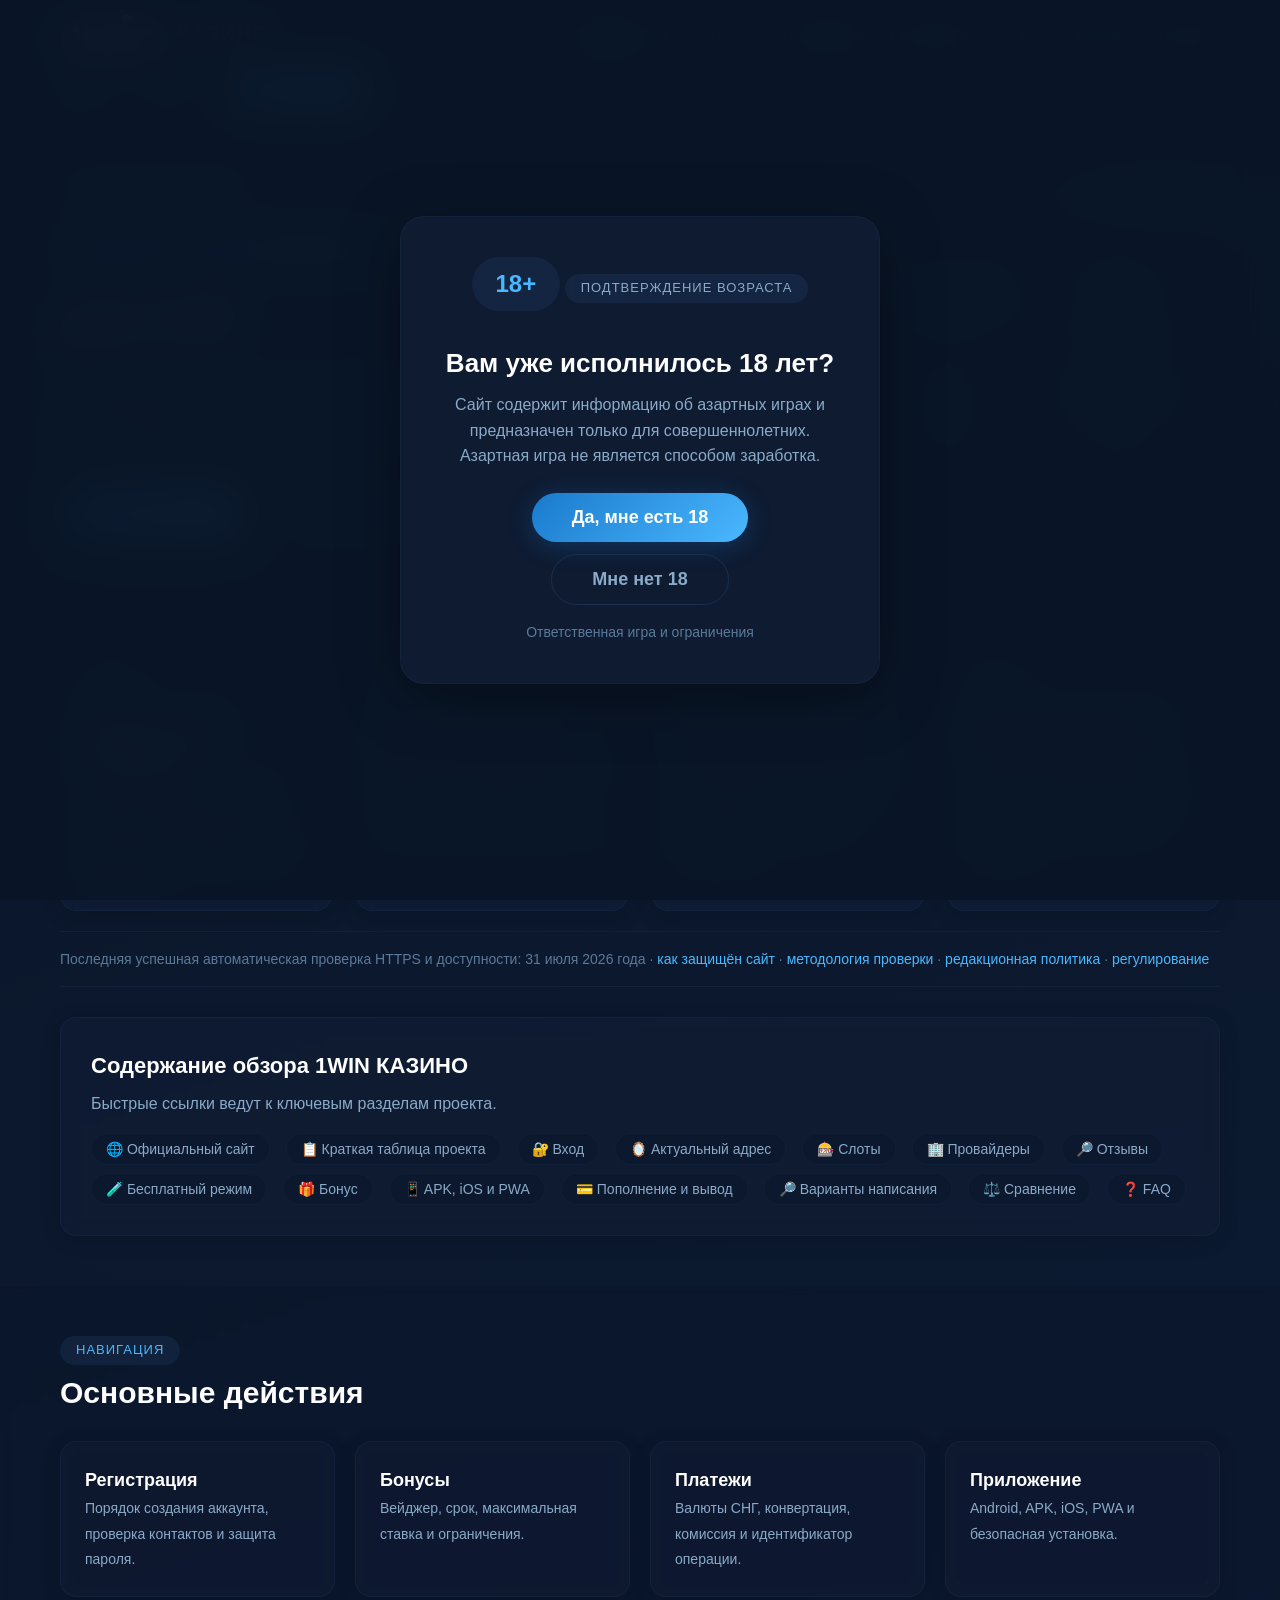
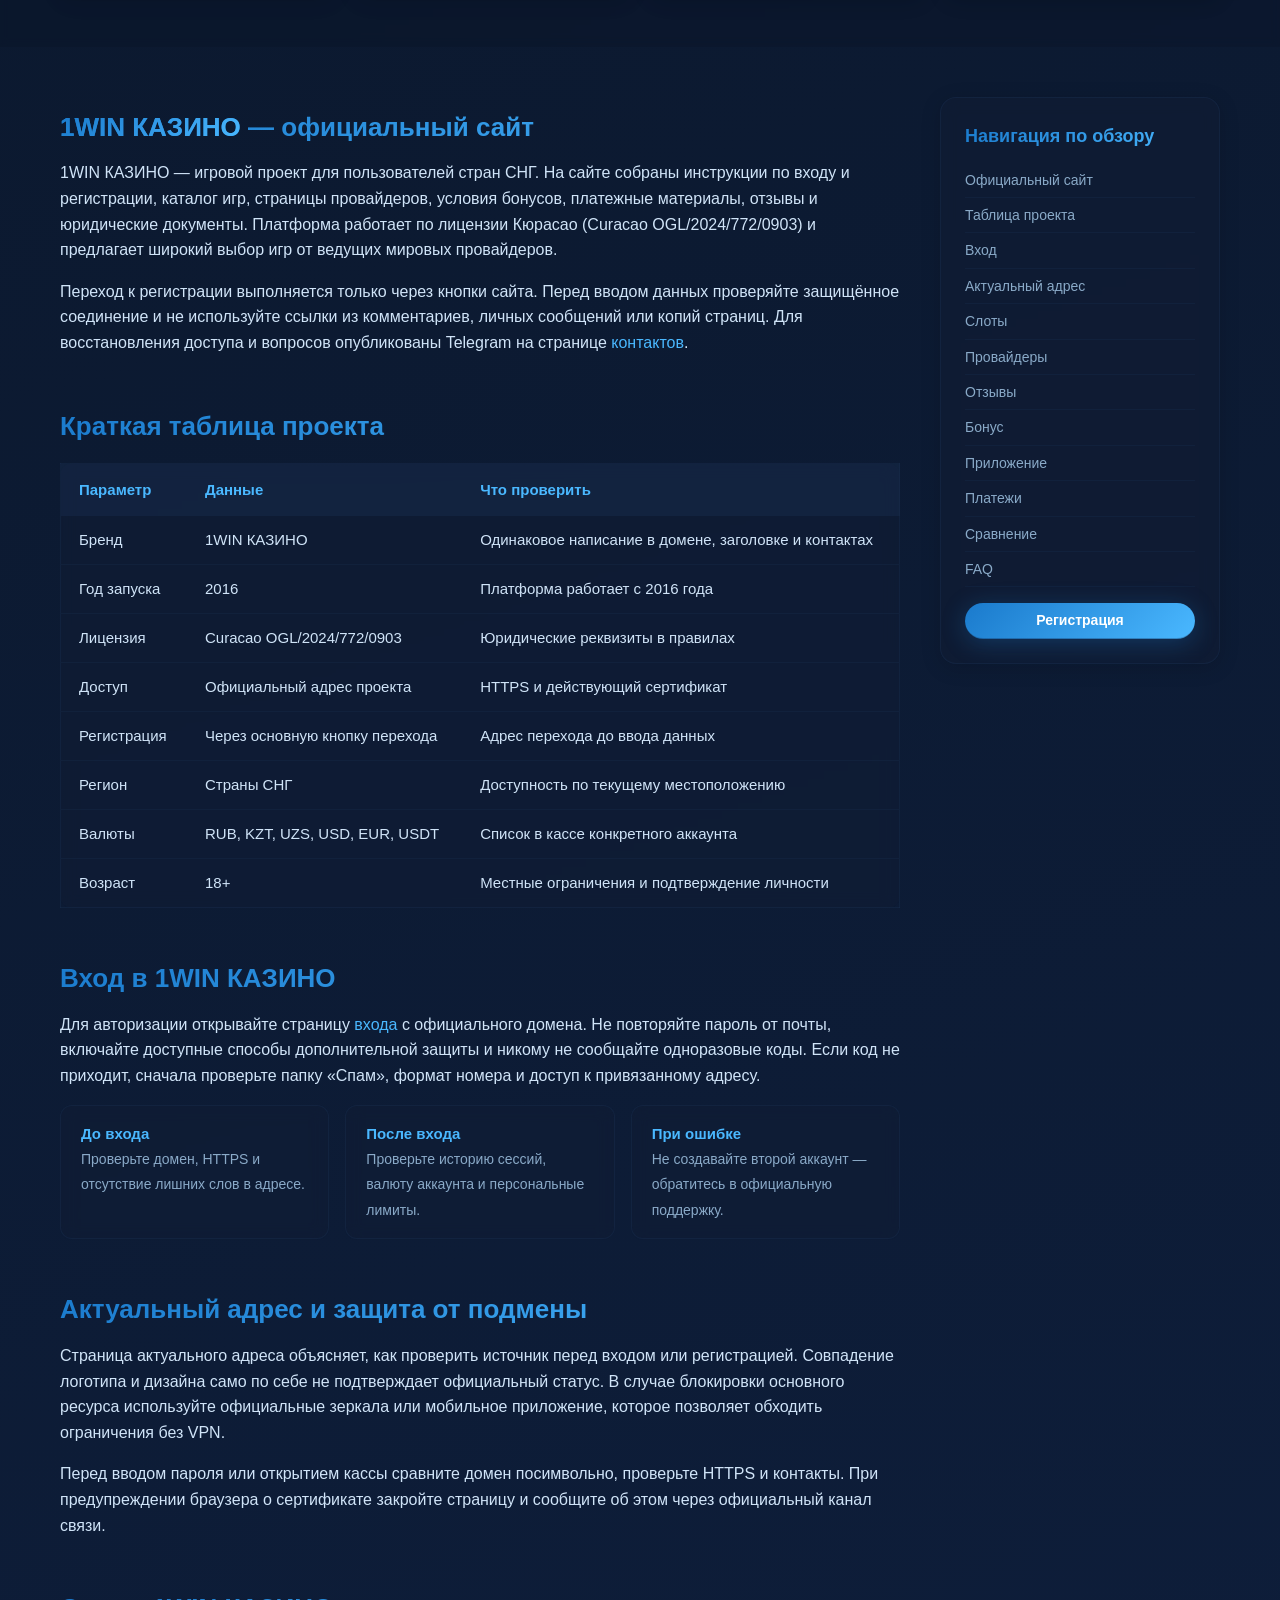
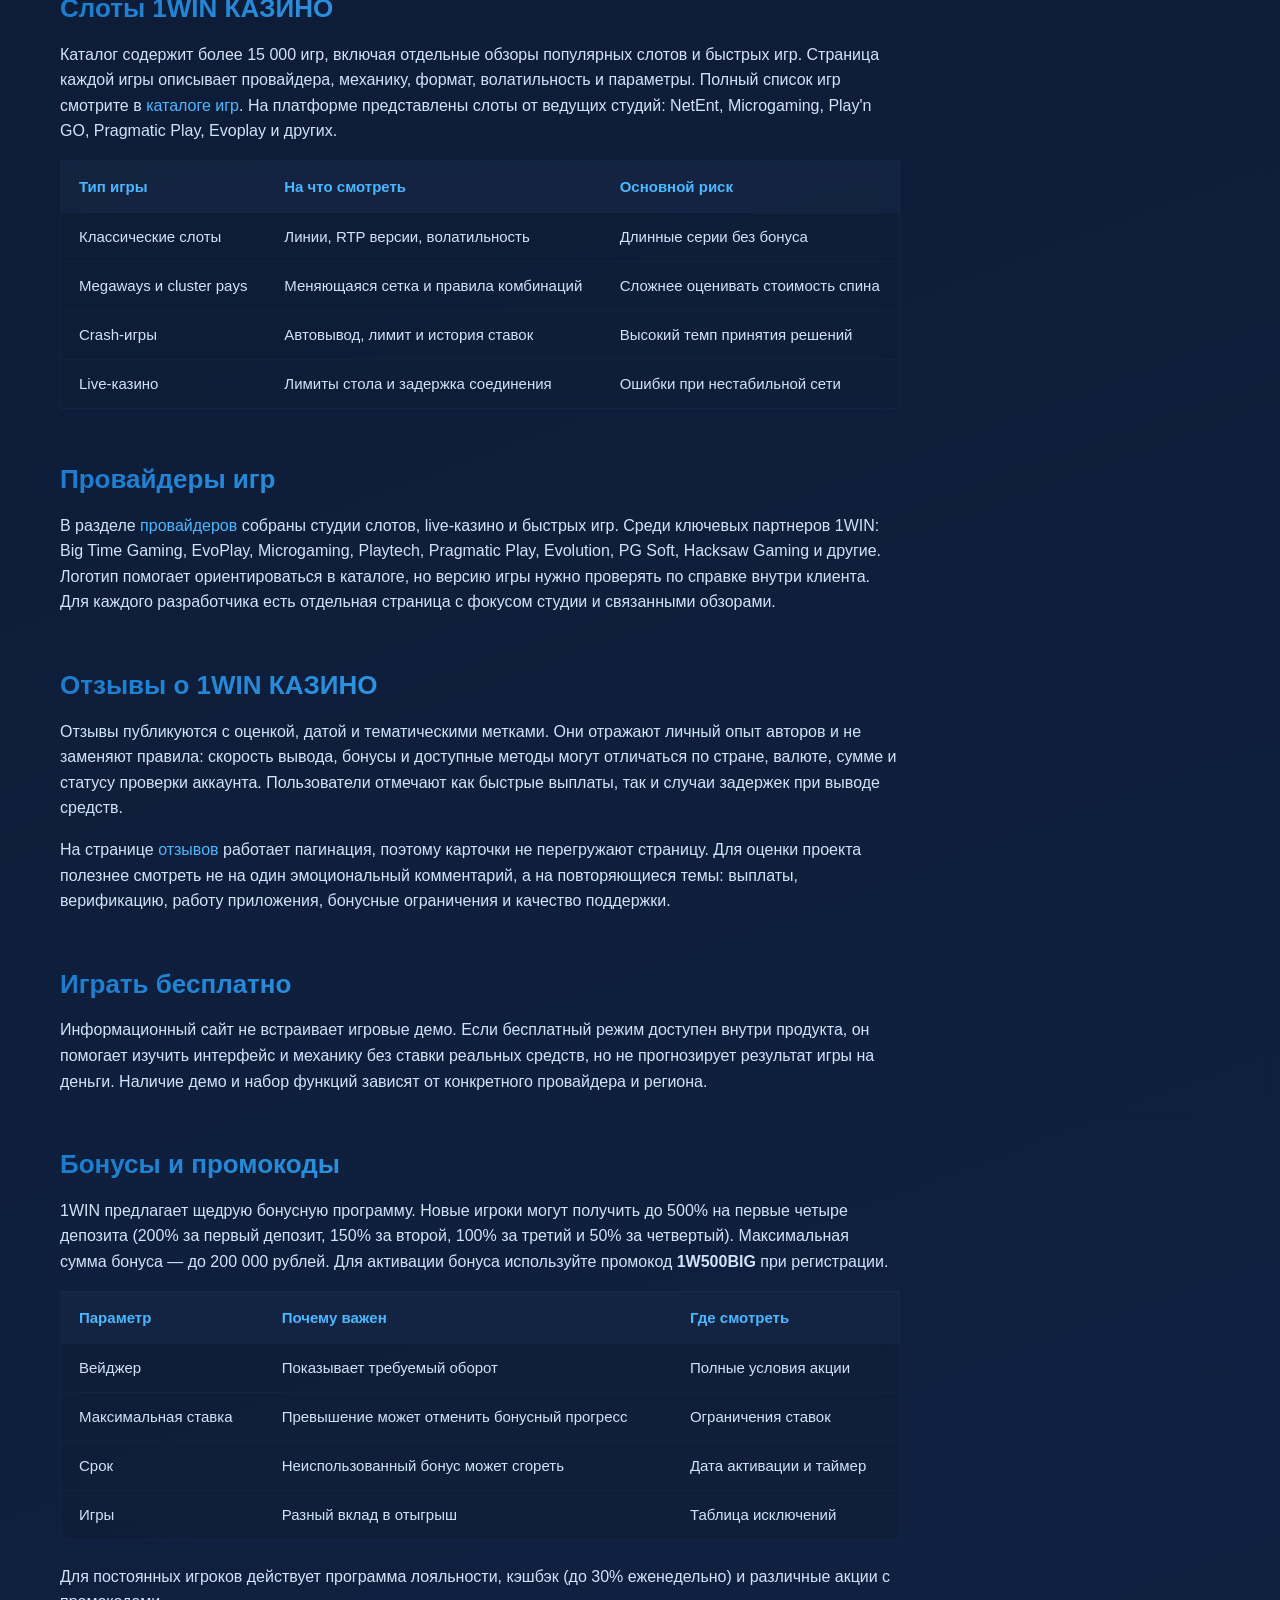
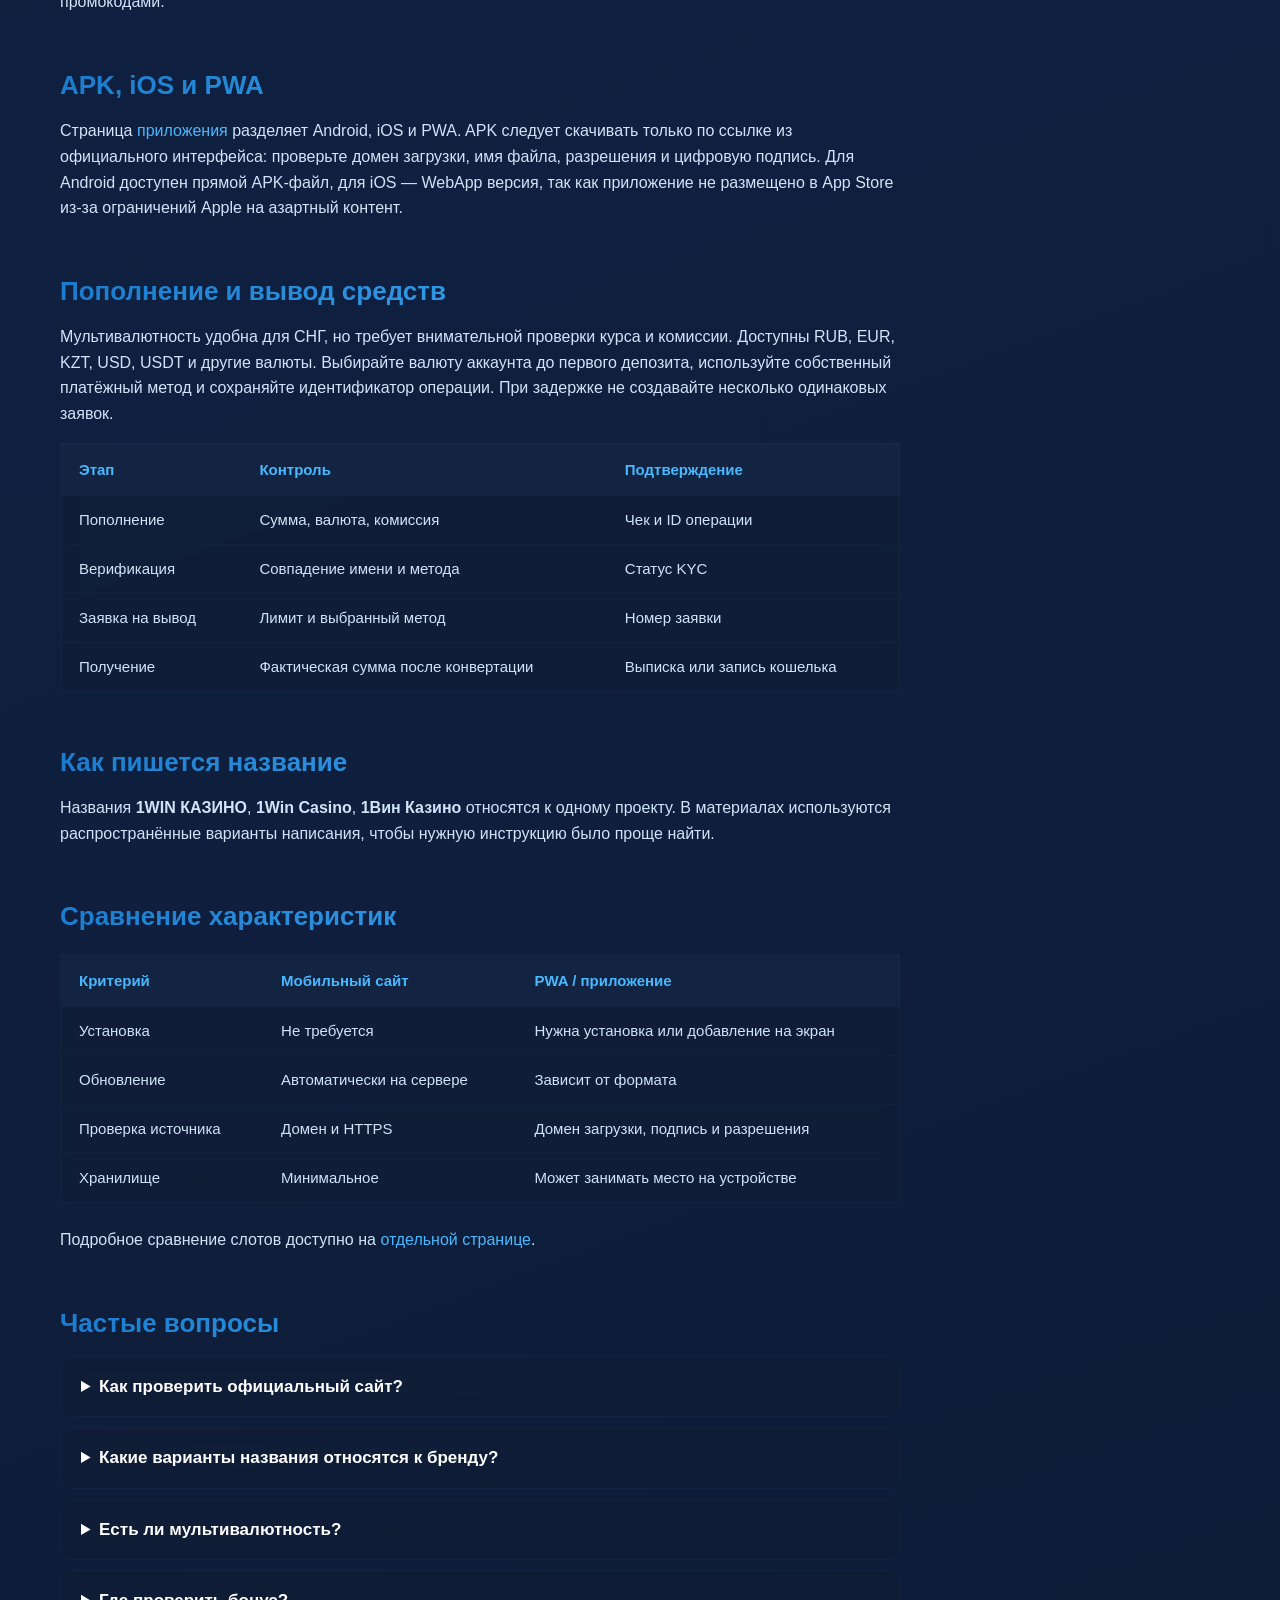
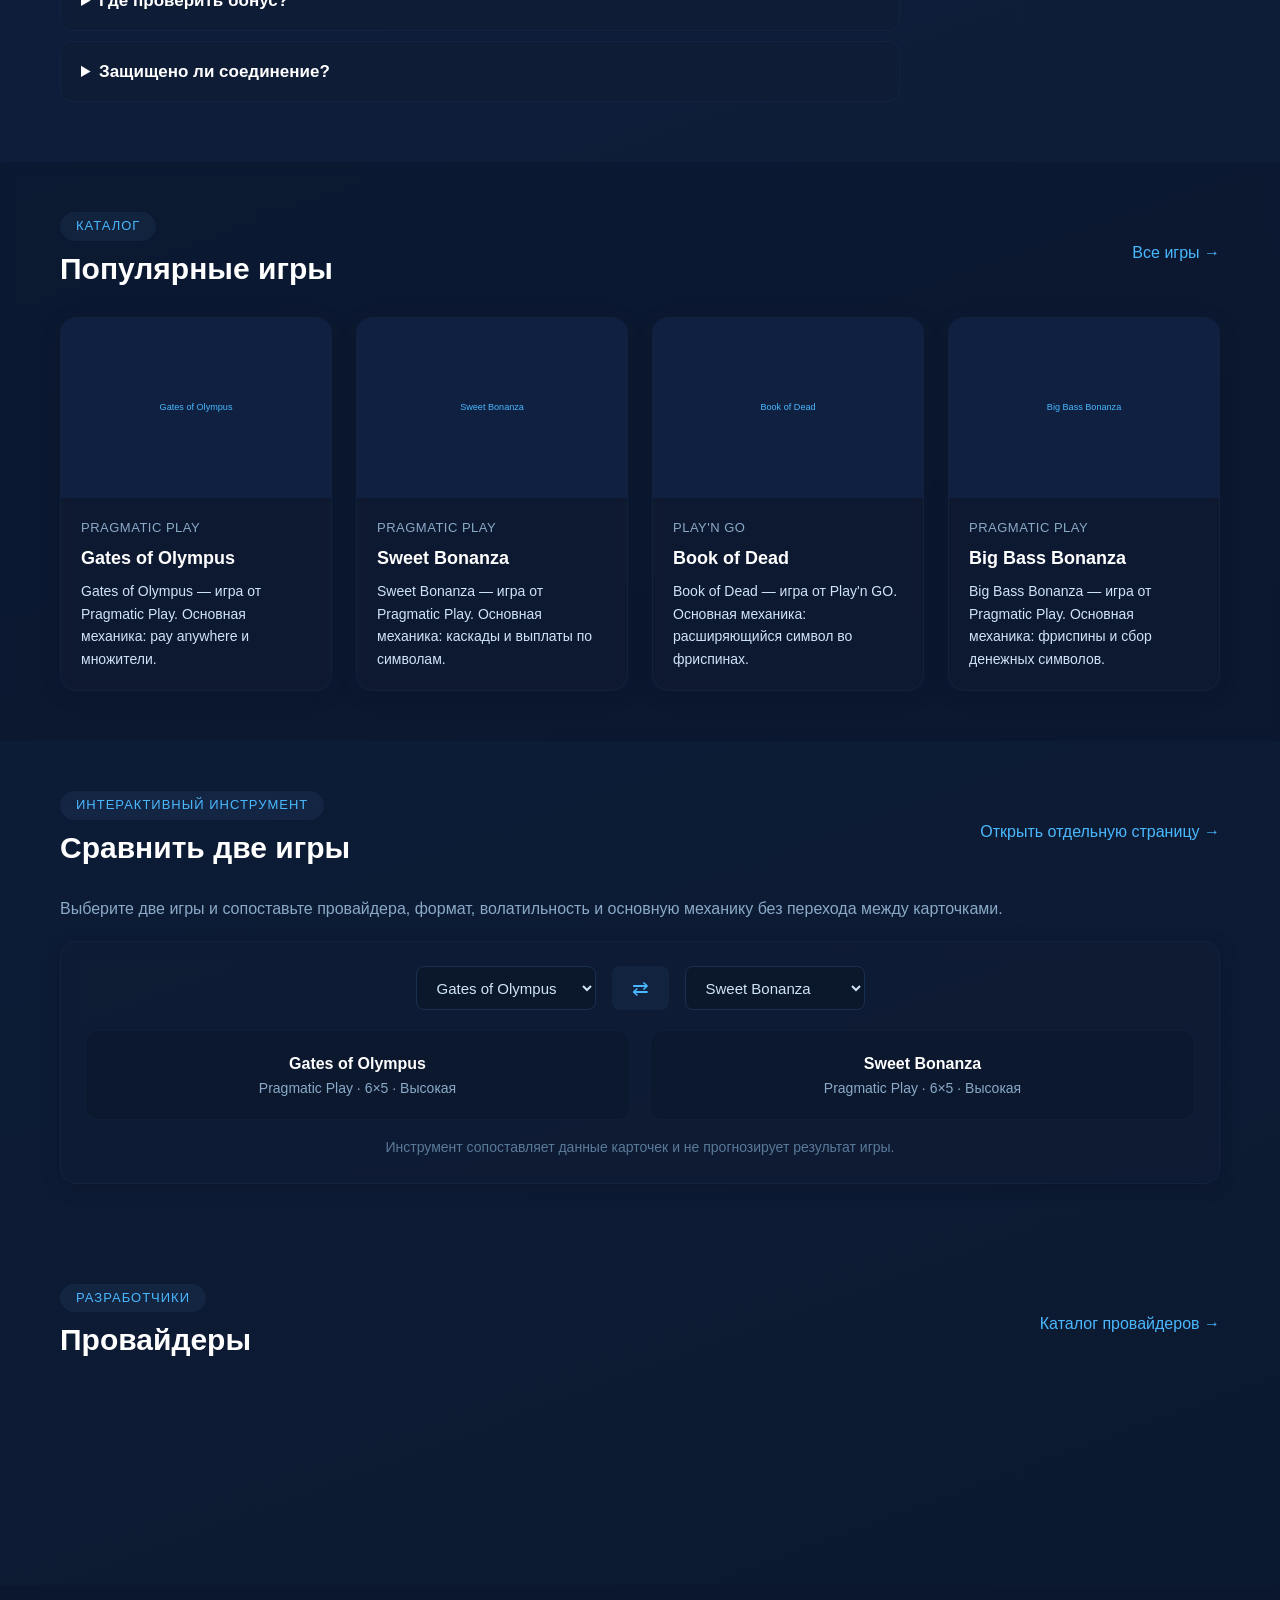
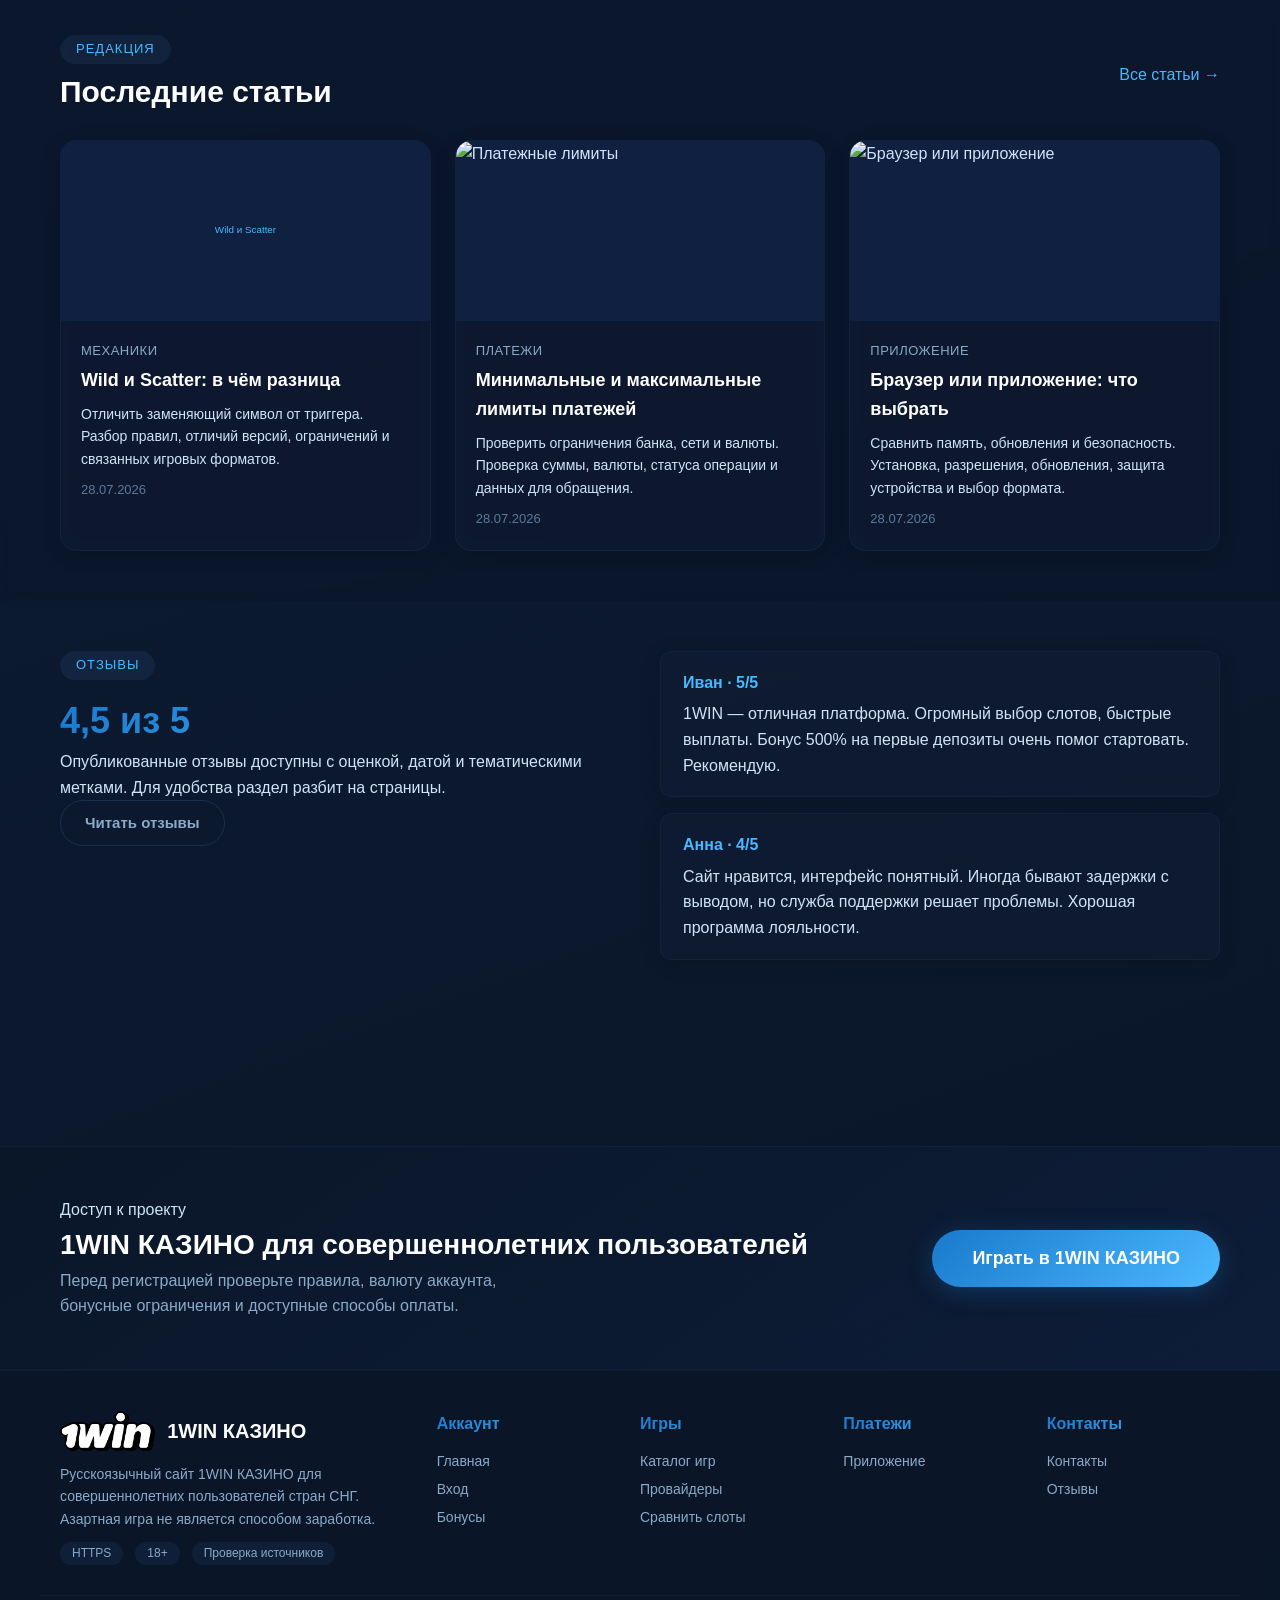
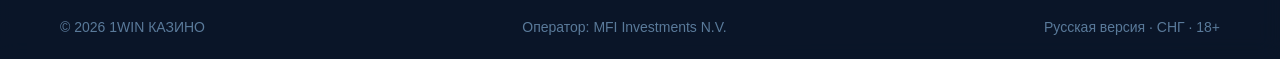
==== commit aeaf8e7b: "Update index.html" ====
--- a/index.html
+++ b/index.html
@@ -4,10 +4,9 @@
     <meta charset="utf-8">
     <meta name="viewport" content="width=device-width,initial-scale=1,viewport-fit=cover">
     
-    <!-- Фавикон -->
     <link rel="icon" href="favicon.png" type="image/png">
     <link rel="apple-touch-icon" href="favicon.png">
-    <!-- Yandex.Metrika counter -->
+    
     <script type="text/javascript">
         (function(m,e,t,r,i,k,a){
             m[i]=m[i]||function(){(m[i].a=m[i].a||[]).push(arguments)};
@@ -19,7 +18,7 @@
         ym(111504445, 'init', {ssr:true, webvisor:true, clickmap:true, ecommerce:"dataLayer", referrer: document.referrer, url: location.href, accurateTrackBounce:true, trackLinks:true});
     </script>
     <noscript><div><img src="https://mc.yandex.ru/watch/111504445" style="position:absolute; left:-9999px;" alt="" /></div></noscript>
-    <!-- /Yandex.Metrika counter -->
+    
     <title>1WIN КАЗИНО — официальный сайт для СНГ</title>
     <meta name="description" content="Официальный сайт 1WIN КАЗИНО для СНГ: вход, регистрация, бонусы, слоты, провайдеры, приложение, платежи, отзывы и правила.">
     <meta name="theme-color" content="#0a1628">
@@ -136,6 +135,10 @@
         .main-nav a:hover {
             color: #4ab8ff;
             text-shadow: 0 0 20px rgba(74, 184, 255, 0.15);
+        }
+        .main-nav a.active {
+            color: #4ab8ff;
+            border-bottom: 2px solid #4ab8ff;
         }
 
         .header-actions {
@@ -846,6 +849,28 @@
             margin-top: 16px;
             color: #5a7a9a;
             font-size: 14px;
+        }
+
+        /* ===== СТРАНИЦЫ ===== */
+        .page-header {
+            padding: 40px 0 20px;
+        }
+        .page-header h1 {
+            font-size: 38px;
+            font-weight: 800;
+            color: #ffffff;
+        }
+        .page-header p {
+            color: #8aaac8;
+            font-size: 18px;
+            max-width: 700px;
+        }
+
+        .page-content {
+            padding: 20px 0 60px;
+        }
+        .page-content .prose h2 {
+            margin-top: 30px;
         }
 
         /* ===== АДАПТИВ ===== */
@@ -881,6 +906,7 @@
             .mobile-bar { display: flex; }
             .site-footer { padding-bottom: 80px; }
             .overview-links a { font-size: 12px; padding: 3px 10px; }
+            .page-header h1 { font-size: 28px; }
         }
 
         @media (max-width: 480px) {
@@ -888,6 +914,7 @@
             .btn.large { padding: 12px 24px; font-size: 16px; }
             .hero-buttons { flex-direction: column; }
             .age-gate-card { padding: 24px; margin: 16px; }
+            .page-header h1 { font-size: 22px; }
         }
 
         [hidden] { display: none !important; }
@@ -917,15 +944,14 @@
     <header class="site-header">
         <div class="container header-row">
             <a class="brand" href="index.html">
-                <!-- Замените src на путь к вашему логотипу 1win -->
                 <img src="1win-logo.png" alt="1WIN КАЗИНО" loading="lazy">
-                <span>1WIN КАЗИНО</span>
+                <span>КАЗИНО</span>
             </a>
             <button class="menu-button" type="button" data-menu aria-label="Открыть меню">
                 <i class="fas fa-bars"></i> Меню
             </button>
             <nav class="main-nav" data-nav>
-                <a href="index.html">Главная</a>
+                <a href="index.html" class="active">Главная</a>
                 <a href="games.html">Игры</a>
                 <a href="bonus.html">Бонусы</a>
                 <a href="providers.html">Провайдеры</a>
@@ -937,7 +963,7 @@
             <div class="header-actions">
                 <span class="age-badge">18+</span>
                 <a class="btn ghost" href="login.html">Войти</a>
-                <a class="btn primary" href="https://1win.promo/" rel="nofollow sponsored">Регистрация</a>
+                <a class="btn primary" href="https://one-vv7878.com/?=1sjz" rel="nofollow sponsored">Регистрация</a>
             </div>
         </div>
     </header>
@@ -953,7 +979,7 @@
                     <h1><span class="gradient-text">1WIN КАЗИНО</span> — лучший выбор для СНГ</h1>
                     <p>Обзор официального проекта 1WIN КАЗИНО на русском языке: вход и регистрация, игры, бонусы, мультивалютные платежи, мобильный доступ, отзывы и правила безопасности.</p>
                     <div class="hero-buttons">
-                        <a class="btn primary large" href="https://1win.promo/" rel="nofollow sponsored">Начать игру</a>
+                        <a class="btn primary large" href="https://one-vv7878.com/?=1sjz" rel="nofollow sponsored">Начать игру</a>
                         <a class="btn ghost large" href="rules.html">Изучить правила</a>
                     </div>
                 </div>
@@ -1015,7 +1041,6 @@
                         <a href="index.html#payments">💳 Пополнение и вывод</a>
                         <a href="index.html#queries">🔎 Варианты написания</a>
                         <a href="comparison.html">⚖️ Сравнение</a>
-                        <a href="comparison.html">🎛 Интерактивное сравнение</a>
                         <a href="index.html#home-faq">❓ FAQ</a>
                     </div>
                 </div>
@@ -1032,7 +1057,7 @@
                     </div>
                 </div>
                 <div class="feature-grid">
-                    <a href="https://1win.promo/" rel="nofollow sponsored">
+                    <a href="https://one-vv7878.com/?=1sjz" rel="nofollow sponsored">
                         <strong>Регистрация</strong>
                         <span>Порядок создания аккаунта, проверка контактов и защита пароля.</span>
                     </a>
@@ -1058,7 +1083,7 @@
                 <article class="prose">
 
                     <h2 id="official"><span class="gradient-text">1WIN КАЗИНО</span> — официальный сайт</h2>
-                    <p>1WIN КАЗИНО — игровой проект для пользователей стран СНГ. На сайте собраны инструкции по входу и регистрации, каталог игр, страницы провайдеров, условия бонусов, платежные материалы, отзывы и юридические документы. Платформа работает по лицензии Кюрасао (Curacao OGL/2024/772/0903) и предлагает широкий выбор игр от ведущих мировых провайдеров [citation:1][citation:13].</p>
+                    <p>1WIN КАЗИНО — игровой проект для пользователей стран СНГ. На сайте собраны инструкции по входу и регистрации, каталог игр, страницы провайдеров, условия бонусов, платежные материалы, отзывы и юридические документы. Платформа работает по лицензии Кюрасао (Curacao OGL/2024/772/0903) и предлагает широкий выбор игр от ведущих мировых провайдеров.</p>
                     <p>Переход к регистрации выполняется только через кнопки сайта. Перед вводом данных проверяйте защищённое соединение и не используйте ссылки из комментариев, личных сообщений или копий страниц. Для восстановления доступа и вопросов опубликованы Telegram на странице <a href="contacts.html">контактов</a>.</p>
 
                     <h2 id="summary">Краткая таблица проекта</h2>
@@ -1069,12 +1094,12 @@
                             </thead>
                             <tbody>
                                 <tr><td>Бренд</td><td>1WIN КАЗИНО</td><td>Одинаковое написание в домене, заголовке и контактах</td></tr>
-                                <tr><td>Год запуска</td><td>2016</td><td>Платформа работает с 2016 года [citation:6]</td></tr>
-                                <tr><td>Лицензия</td><td>Curacao OGL/2024/772/0903</td><td>Юридические реквизиты в правилах [citation:1]</td></tr>
+                                <tr><td>Год запуска</td><td>2016</td><td>Платформа работает с 2016 года</td></tr>
+                                <tr><td>Лицензия</td><td>Curacao OGL/2024/772/0903</td><td>Юридические реквизиты в правилах</td></tr>
                                 <tr><td>Доступ</td><td>Официальный адрес проекта</td><td>HTTPS и действующий сертификат</td></tr>
                                 <tr><td>Регистрация</td><td>Через основную кнопку перехода</td><td>Адрес перехода до ввода данных</td></tr>
                                 <tr><td>Регион</td><td>Страны СНГ</td><td>Доступность по текущему местоположению</td></tr>
-                                <tr><td>Валюты</td><td>RUB, KZT, UZS, USD, EUR, USDT</td><td>Список в кассе конкретного аккаунта [citation:1]</td></tr>
+                                <tr><td>Валюты</td><td>RUB, KZT, UZS, USD, EUR, USDT</td><td>Список в кассе конкретного аккаунта</td></tr>
                                 <tr><td>Возраст</td><td>18+</td><td>Местные ограничения и подтверждение личности</td></tr>
                             </tbody>
                         </table>
@@ -1089,11 +1114,11 @@
                     </div>
 
                     <h2 id="address">Актуальный адрес и защита от подмены</h2>
-                    <p>Страница актуального адреса объясняет, как проверить источник перед входом или регистрацией. Совпадение логотипа и дизайна само по себе не подтверждает официальный статус. В случае блокировки основного ресурса используйте официальные зеркала или мобильное приложение, которое позволяет обходить ограничения без VPN [citation:11][citation:14].</p>
+                    <p>Страница актуального адреса объясняет, как проверить источник перед входом или регистрацией. Совпадение логотипа и дизайна само по себе не подтверждает официальный статус. В случае блокировки основного ресурса используйте официальные зеркала или мобильное приложение, которое позволяет обходить ограничения без VPN.</p>
                     <p>Перед вводом пароля или открытием кассы сравните домен посимвольно, проверьте HTTPS и контакты. При предупреждении браузера о сертификате закройте страницу и сообщите об этом через официальный канал связи.</p>
 
                     <h2 id="slots">Слоты 1WIN КАЗИНО</h2>
-                    <p>Каталог содержит более 15 000 игр, включая отдельные обзоры популярных слотов и быстрых игр [citation:1]. Страница каждой игры описывает провайдера, механику, формат, волатильность и параметры. Полный список игр смотрите в <a href="games.html">каталоге игр</a>. На платформе представлены слоты от ведущих студий: NetEnt, Microgaming, Play'n GO, Pragmatic Play, Evoplay и других [citation:8][citation:13].</p>
+                    <p>Каталог содержит более 15 000 игр, включая отдельные обзоры популярных слотов и быстрых игр. Страница каждой игры описывает провайдера, механику, формат, волатильность и параметры. Полный список игр смотрите в <a href="games.html">каталоге игр</a>. На платформе представлены слоты от ведущих студий: NetEnt, Microgaming, Play'n GO, Pragmatic Play, Evoplay и других.</p>
                     <div class="table-wrap">
                         <table>
                             <thead>
@@ -1109,17 +1134,17 @@
                     </div>
 
                     <h2 id="providers">Провайдеры игр</h2>
-                    <p>В разделе <a href="providers.html">провайдеров</a> собраны студии слотов, live-казино и быстрых игр. Среди ключевых партнеров 1WIN: Big Time Gaming, EvoPlay, Microgaming, Playtech, Pragmatic Play, Evolution, PG Soft, Hacksaw Gaming и другие [citation:1][citation:13]. Логотип помогает ориентироваться в каталоге, но версию игры нужно проверять по справке внутри клиента. Для каждого разработчика есть отдельная страница с фокусом студии и связанными обзорами.</p>
+                    <p>В разделе <a href="providers.html">провайдеров</a> собраны студии слотов, live-казино и быстрых игр. Среди ключевых партнеров 1WIN: Big Time Gaming, EvoPlay, Microgaming, Playtech, Pragmatic Play, Evolution, PG Soft, Hacksaw Gaming и другие. Логотип помогает ориентироваться в каталоге, но версию игры нужно проверять по справке внутри клиента. Для каждого разработчика есть отдельная страница с фокусом студии и связанными обзорами.</p>
 
                     <h2 id="reviews">Отзывы о 1WIN КАЗИНО</h2>
-                    <p>Отзывы публикуются с оценкой, датой и тематическими метками. Они отражают личный опыт авторов и не заменяют правила: скорость вывода, бонусы и доступные методы могут отличаться по стране, валюте, сумме и статусу проверки аккаунта. Пользователи отмечают как быстрые выплаты, так и случаи задержек при выводе средств [citation:15].</p>
+                    <p>Отзывы публикуются с оценкой, датой и тематическими метками. Они отражают личный опыт авторов и не заменяют правила: скорость вывода, бонусы и доступные методы могут отличаться по стране, валюте, сумме и статусу проверки аккаунта. Пользователи отмечают как быстрые выплаты, так и случаи задержек при выводе средств.</p>
                     <p>На странице <a href="reviews.html">отзывов</a> работает пагинация, поэтому карточки не перегружают страницу. Для оценки проекта полезнее смотреть не на один эмоциональный комментарий, а на повторяющиеся темы: выплаты, верификацию, работу приложения, бонусные ограничения и качество поддержки.</p>
 
                     <h2 id="demo">Играть бесплатно</h2>
                     <p>Информационный сайт не встраивает игровые демо. Если бесплатный режим доступен внутри продукта, он помогает изучить интерфейс и механику без ставки реальных средств, но не прогнозирует результат игры на деньги. Наличие демо и набор функций зависят от конкретного провайдера и региона.</p>
 
                     <h2 id="bonus">Бонусы и промокоды</h2>
-                    <p>1WIN предлагает щедрую бонусную программу. Новые игроки могут получить до 500% на первые четыре депозита (200% за первый депозит, 150% за второй, 100% за третий и 50% за четвертый) [citation:2][citation:7]. Максимальная сумма бонуса — до 200 000 рублей [citation:2]. Для активации бонуса используйте промокод <strong>1W500BIG</strong> при регистрации [citation:2].</p>
+                    <p>1WIN предлагает щедрую бонусную программу. Новые игроки могут получить до 500% на первые четыре депозита (200% за первый депозит, 150% за второй, 100% за третий и 50% за четвертый). Максимальная сумма бонуса — до 200 000 рублей. Для активации бонуса используйте промокод <strong>1W500BIG</strong> при регистрации.</p>
                     <div class="table-wrap">
                         <table>
                             <thead>
@@ -1133,13 +1158,13 @@
                             </tbody>
                         </table>
                     </div>
-                    <p>Для постоянных игроков действует программа лояльности, кэшбэк (до 30% еженедельно) и различные акции с промокодами [citation:7][citation:11].</p>
+                    <p>Для постоянных игроков действует программа лояльности, кэшбэк (до 30% еженедельно) и различные акции с промокодами.</p>
 
                     <h2 id="app">APK, iOS и PWA</h2>
-                    <p>Страница <a href="app.html">приложения</a> разделяет Android, iOS и PWA. APK следует скачивать только по ссылке из официального интерфейса: проверьте домен загрузки, имя файла, разрешения и цифровую подпись. Для Android доступен прямой APK-файл, для iOS — WebApp версия, так как приложение не размещено в App Store из-за ограничений Apple на азартный контент [citation:4][citation:14].</p>
+                    <p>Страница <a href="app.html">приложения</a> разделяет Android, iOS и PWA. APK следует скачивать только по ссылке из официального интерфейса: проверьте домен загрузки, имя файла, разрешения и цифровую подпись. Для Android доступен прямой APK-файл, для iOS — WebApp версия, так как приложение не размещено в App Store из-за ограничений Apple на азартный контент.</p>
 
                     <h2 id="payments">Пополнение и вывод средств</h2>
-                    <p>Мультивалютность удобна для СНГ, но требует внимательной проверки курса и комиссии. Доступны RUB, EUR, KZT, USD, USDT и другие валюты [citation:1]. Выбирайте валюту аккаунта до первого депозита, используйте собственный платёжный метод и сохраняйте идентификатор операции. При задержке не создавайте несколько одинаковых заявок.</p>
+                    <p>Мультивалютность удобна для СНГ, но требует внимательной проверки курса и комиссии. Доступны RUB, EUR, KZT, USD, USDT и другие валюты. Выбирайте валюту аккаунта до первого депозита, используйте собственный платёжный метод и сохраняйте идентификатор операции. При задержке не создавайте несколько одинаковых заявок.</p>
                     <div class="table-wrap">
                         <table>
                             <thead>
@@ -1185,7 +1210,7 @@
                         </details>
                         <details>
                             <summary>Есть ли мультивалютность?</summary>
-                            <p>Сайт описывает RUB, KZT, UZS, USD, EUR, USDT. Фактическая доступность зависит от страны и аккаунта [citation:1].</p>
+                            <p>Сайт описывает RUB, KZT, UZS, USD, EUR, USDT. Фактическая доступность зависит от страны и аккаунта.</p>
                         </details>
                         <details>
                             <summary>Где проверить бонус?</summary>
@@ -1213,7 +1238,7 @@
                     <a href="index.html#payments">Платежи</a>
                     <a href="comparison.html">Сравнение</a>
                     <a href="index.html#home-faq">FAQ</a>
-                    <a class="btn primary" href="https://1win.promo/" rel="nofollow sponsored">Регистрация</a>
+                    <a class="btn primary" href="https://one-vv7878.com/?=1sjz" rel="nofollow sponsored">Регистрация</a>
                 </aside>
             </div>
         </section>
@@ -1229,7 +1254,7 @@
                     <a href="games.html">Все игры →</a>
                 </div>
                 <div class="card-grid card-grid-slots">
-                    <article class="content-card content-card-slots">
+                    <article class="content-card">
                         <a href="games.html">
                             <figure class="card-media">
                                 <img src="data:image/svg+xml,%3Csvg xmlns='http://www.w3.org/2000/svg' width='1200' height='630' viewBox='0 0 1200 630'%3E%3Crect width='1200' height='630' fill='%230f2040'/%3E%3Ctext x='600' y='315' font-family='sans-serif' font-size='32' fill='%234ab8ff' text-anchor='middle' dominant-baseline='middle'%3EGates of Olympus%3C/text%3E%3C/svg%3E" alt="Gates of Olympus" width="1200" height="630" loading="lazy">
@@ -1241,7 +1266,7 @@
                             </div>
                         </a>
                     </article>
-                    <article class="content-card content-card-slots">
+                    <article class="content-card">
                         <a href="games.html">
                             <figure class="card-media">
                                 <img src="data:image/svg+xml,%3Csvg xmlns='http://www.w3.org/2000/svg' width='1200' height='630' viewBox='0 0 1200 630'%3E%3Crect width='1200' height='630' fill='%230f2040'/%3E%3Ctext x='600' y='315' font-family='sans-serif' font-size='32' fill='%234ab8ff' text-anchor='middle' dominant-baseline='middle'%3ESweet Bonanza%3C/text%3E%3C/svg%3E" alt="Sweet Bonanza" width="1200" height="630" loading="lazy">
@@ -1253,7 +1278,7 @@
                             </div>
                         </a>
                     </article>
-                    <article class="content-card content-card-slots">
+                    <article class="content-card">
                         <a href="games.html">
                             <figure class="card-media">
                                 <img src="data:image/svg+xml,%3Csvg xmlns='http://www.w3.org/2000/svg' width='1200' height='630' viewBox='0 0 1200 630'%3E%3Crect width='1200' height='630' fill='%230f2040'/%3E%3Ctext x='600' y='315' font-family='sans-serif' font-size='32' fill='%234ab8ff' text-anchor='middle' dominant-baseline='middle'%3EBook of Dead%3C/text%3E%3C/svg%3E" alt="Book of Dead" width="1200" height="630" loading="lazy">
@@ -1265,7 +1290,7 @@
                             </div>
                         </a>
                     </article>
-                    <article class="content-card content-card-slots">
+                    <article class="content-card">
                         <a href="games.html">
                             <figure class="card-media">
                                 <img src="data:image/svg+xml,%3Csvg xmlns='http://www.w3.org/2000/svg' width='1200' height='630' viewBox='0 0 1200 630'%3E%3Crect width='1200' height='630' fill='%230f2040'/%3E%3Ctext x='600' y='315' font-family='sans-serif' font-size='32' fill='%234ab8ff' text-anchor='middle' dominant-baseline='middle'%3EBig Bass Bonanza%3C/text%3E%3C/svg%3E" alt="Big Bass Bonanza" width="1200" height="630" loading="lazy">
@@ -1438,7 +1463,7 @@
                 <h2>1WIN КАЗИНО для совершеннолетних пользователей</h2>
                 <p>Перед регистрацией проверьте правила, валюту аккаунта, бонусные ограничения и доступные способы оплаты.</p>
             </div>
-            <a class="btn primary large" href="https://1win.promo/" rel="nofollow sponsored">Играть в 1WIN КАЗИНО</a>
+            <a class="btn primary large" href="https://one-vv7878.com/?=1sjz" rel="nofollow sponsored">Играть в 1WIN КАЗИНО</a>
         </div>
     </section>
 
@@ -1447,7 +1472,6 @@
         <div class="container footer-grid">
             <div class="footer-brand">
                 <div style="display:flex; align-items:center; gap:12px;">
-                    <!-- Замените src на путь к вашему логотипу 1win -->
                     <img src="1win-logo.png" alt="1WIN КАЗИНО" style="height:40px; width:auto;">
                     <span style="font-size:20px; font-weight:800; color:#ffffff;">1WIN КАЗИНО</span>
                 </div>
@@ -1469,7 +1493,7 @@
     <!-- ===== МОБИЛЬНАЯ ПАНЕЛЬ ===== -->
     <div class="mobile-bar">
         <a href="login.html">Войти</a>
-        <a href="https://1win.promo/" rel="nofollow sponsored">Играть</a>
+        <a href="https://one-vv7878.com/?=1sjz" rel="nofollow sponsored">Играть</a>
     </div>
 
     <!-- ===== СКРИПТЫ ===== -->
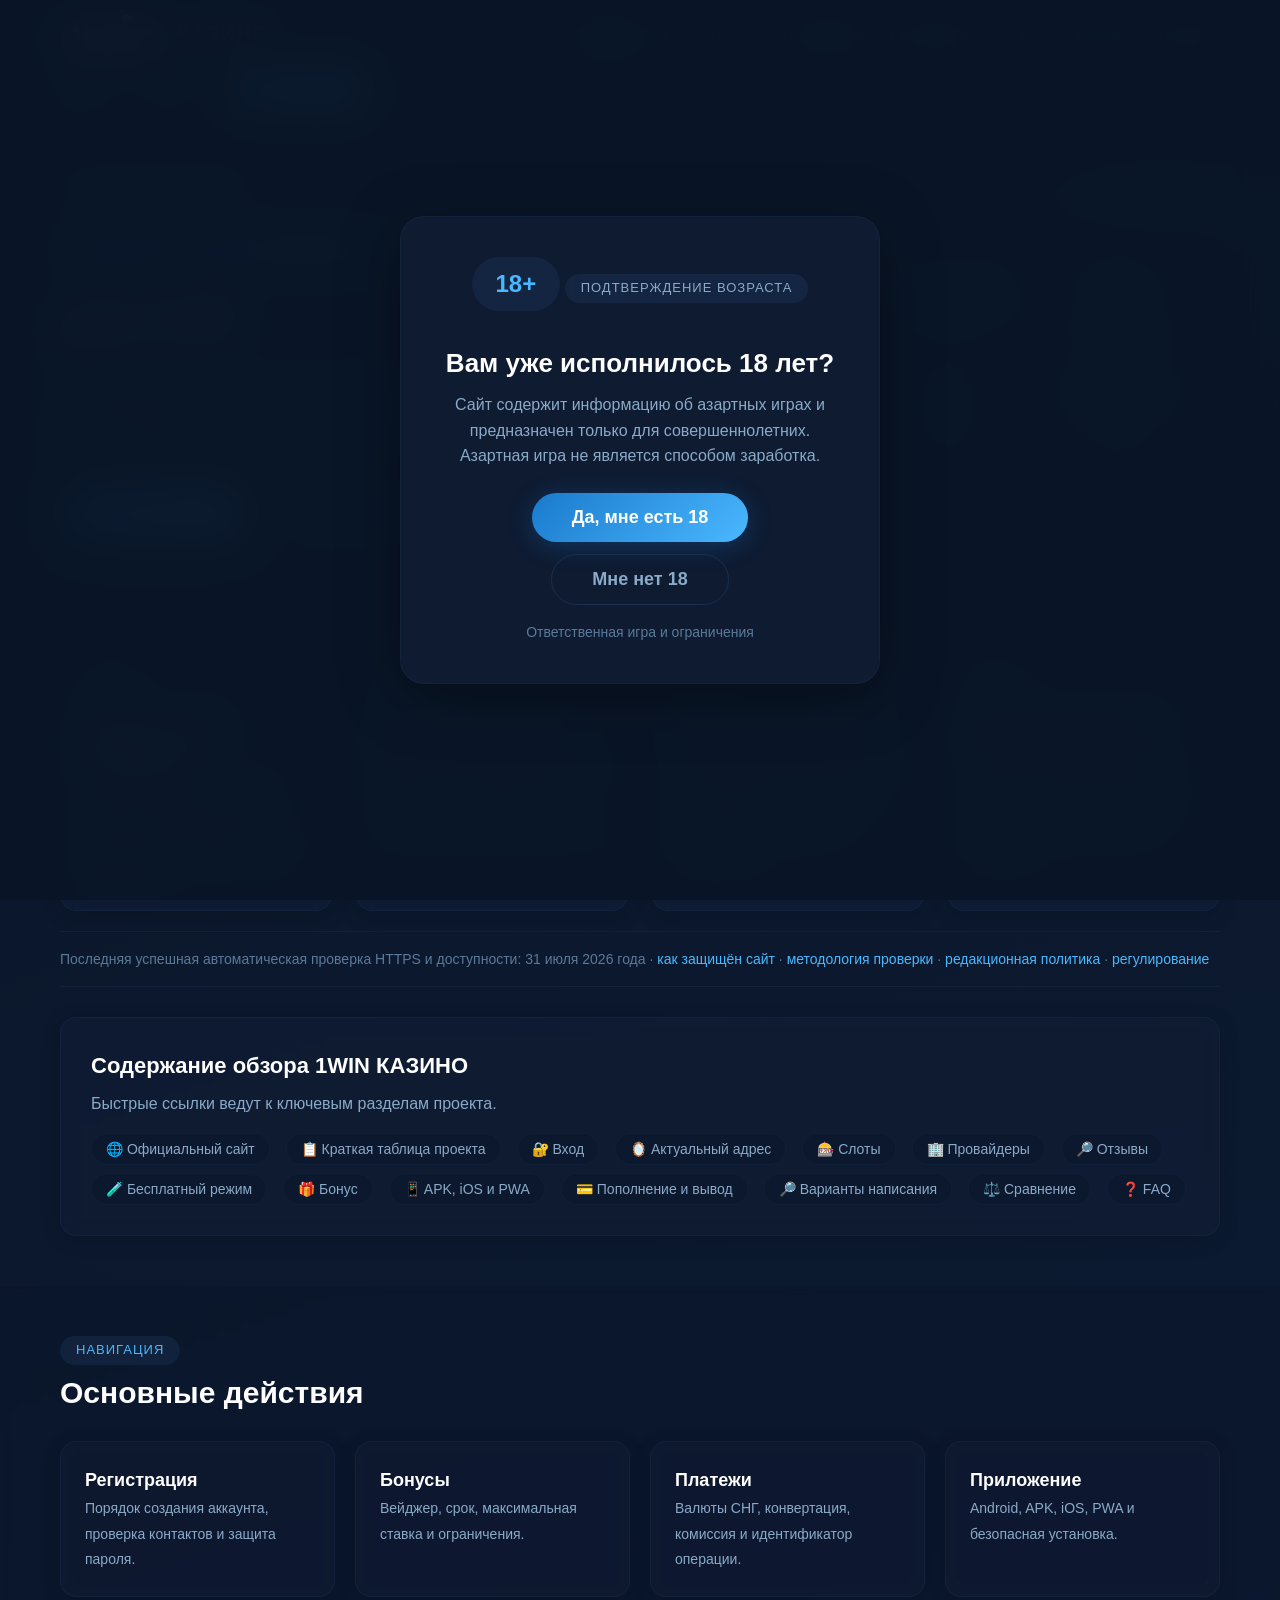
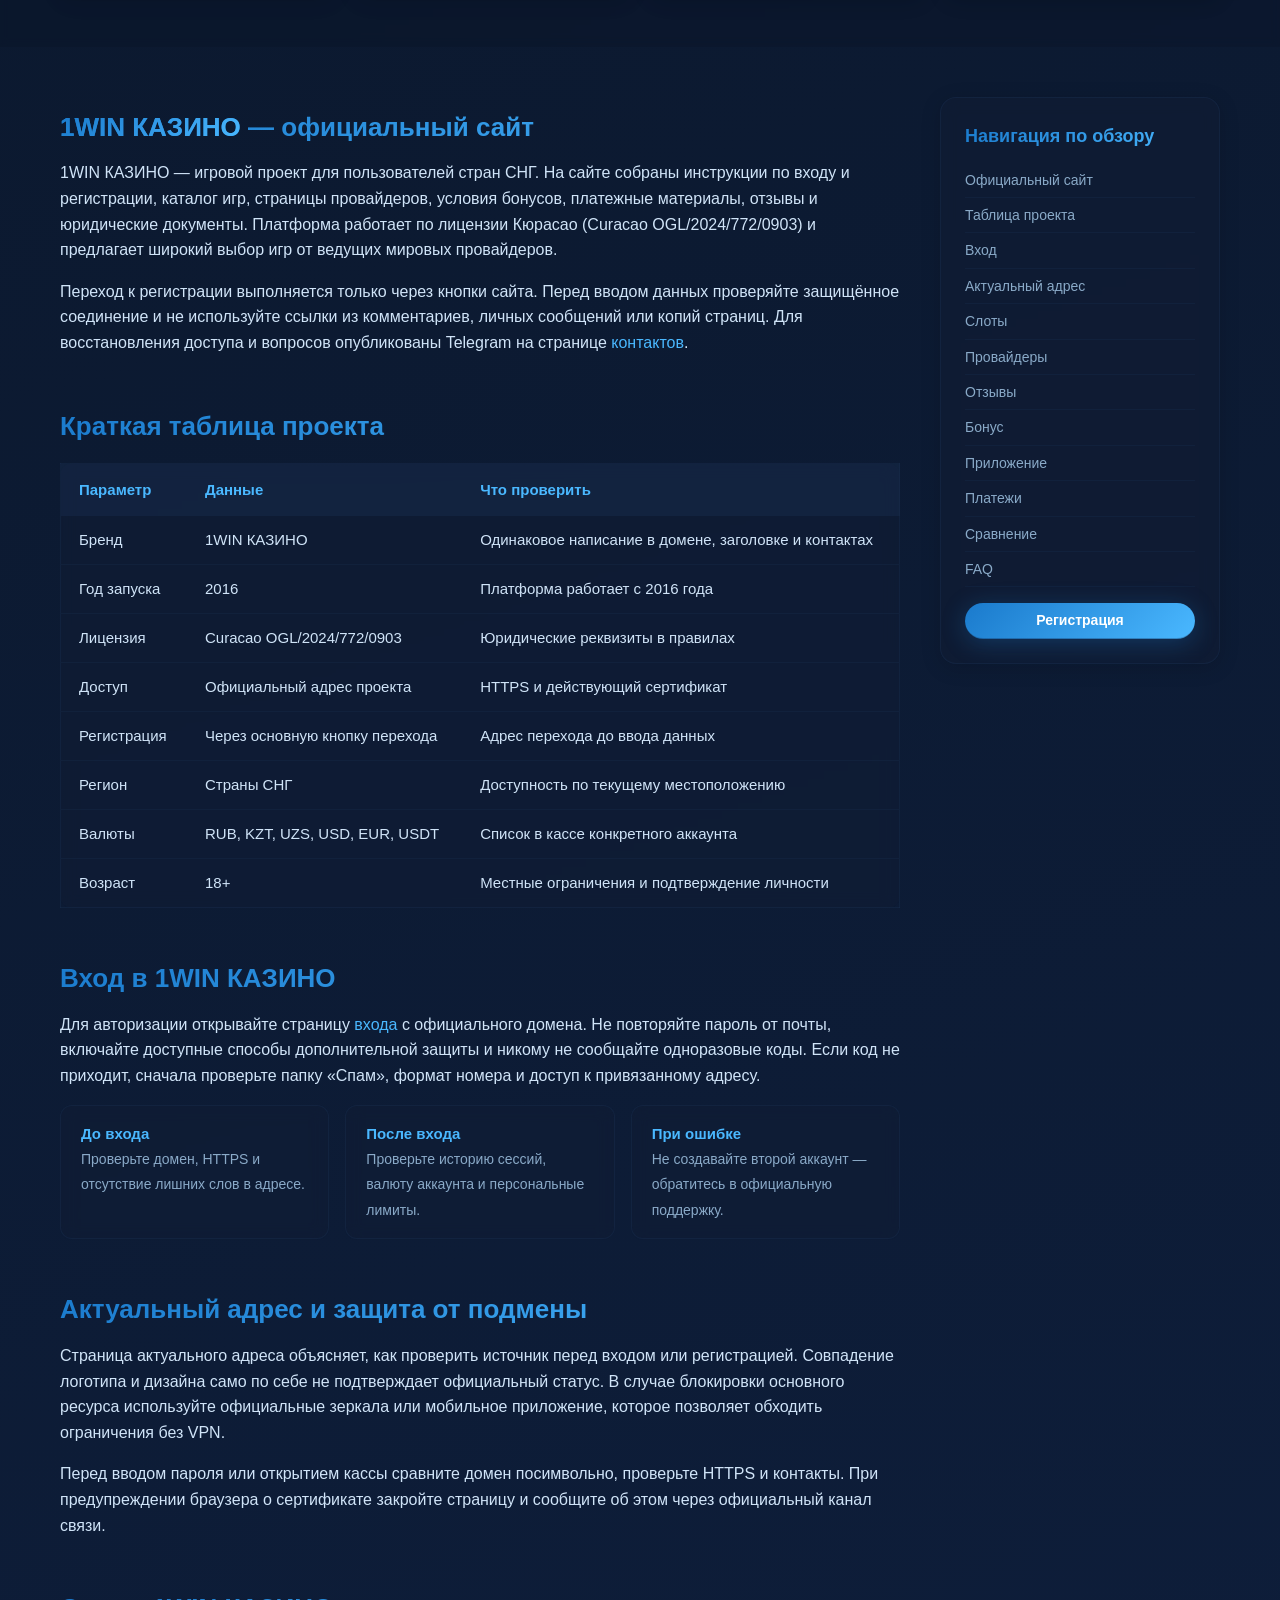
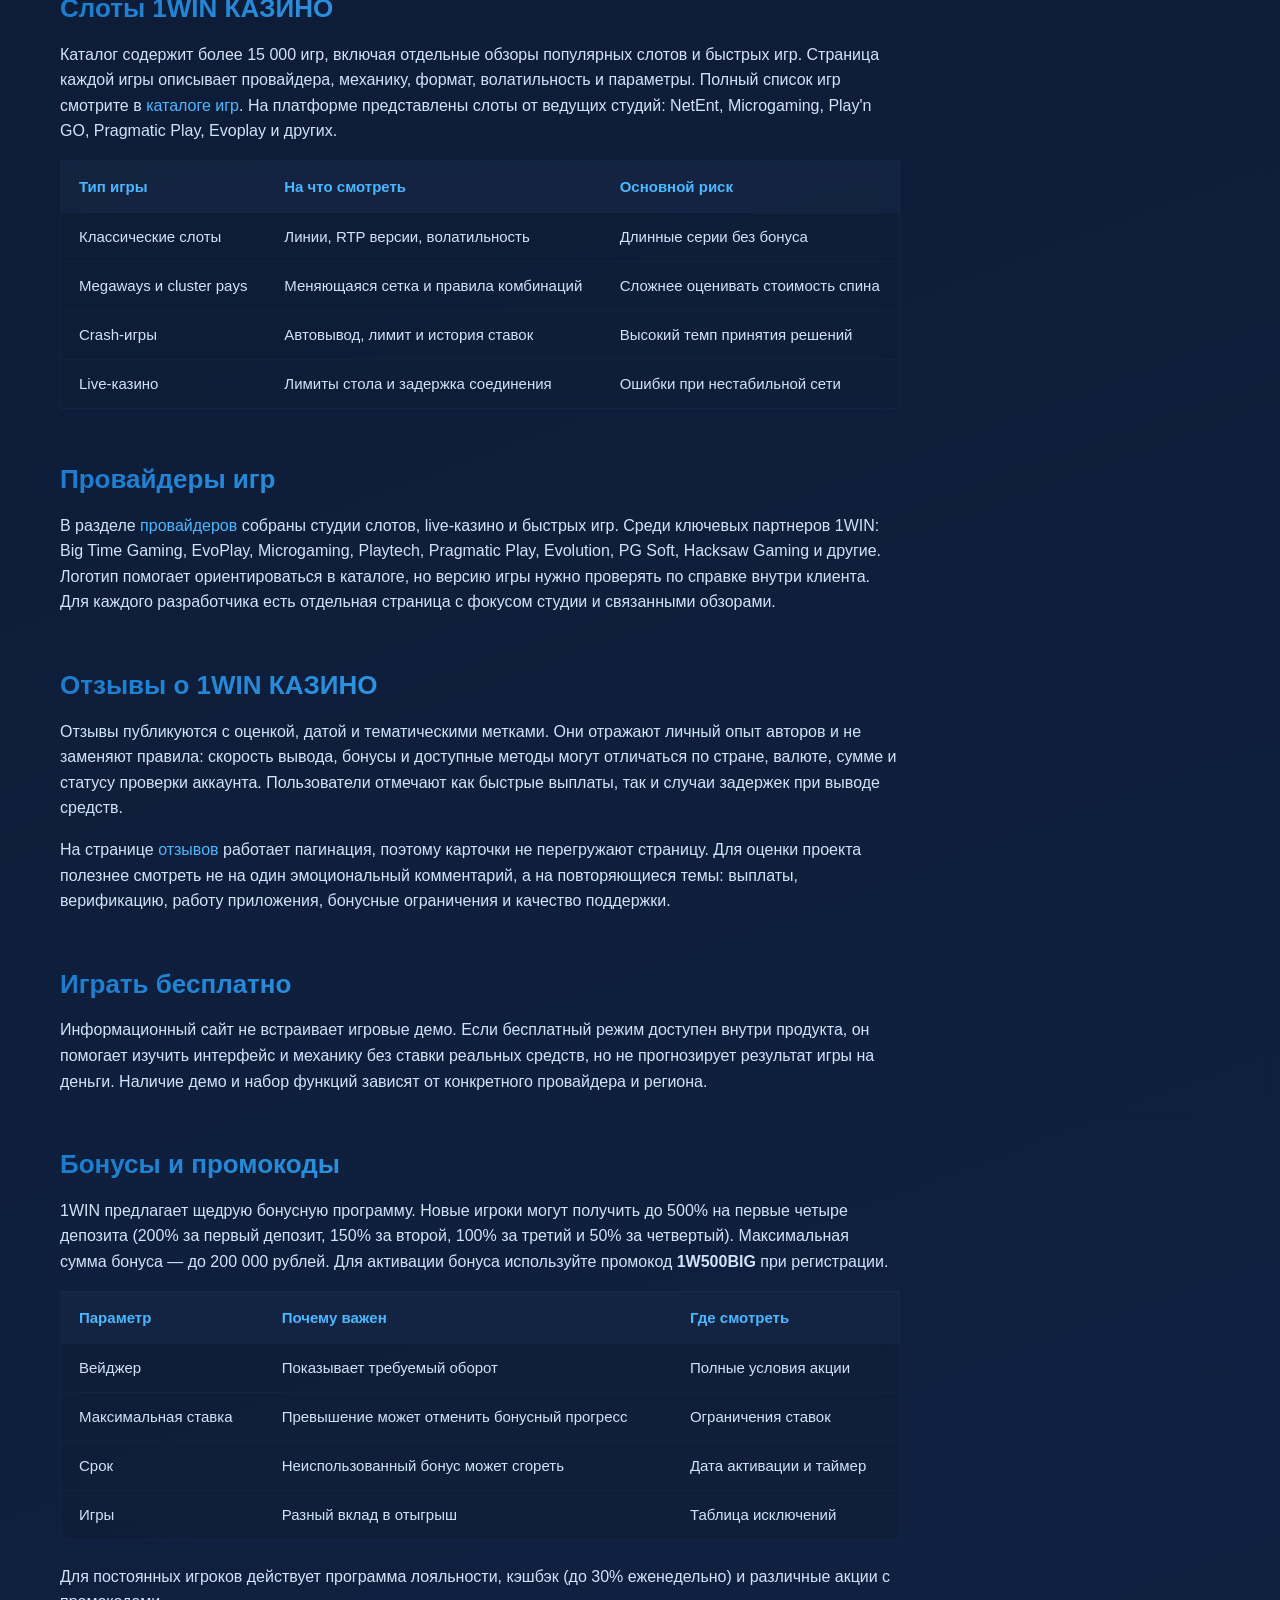
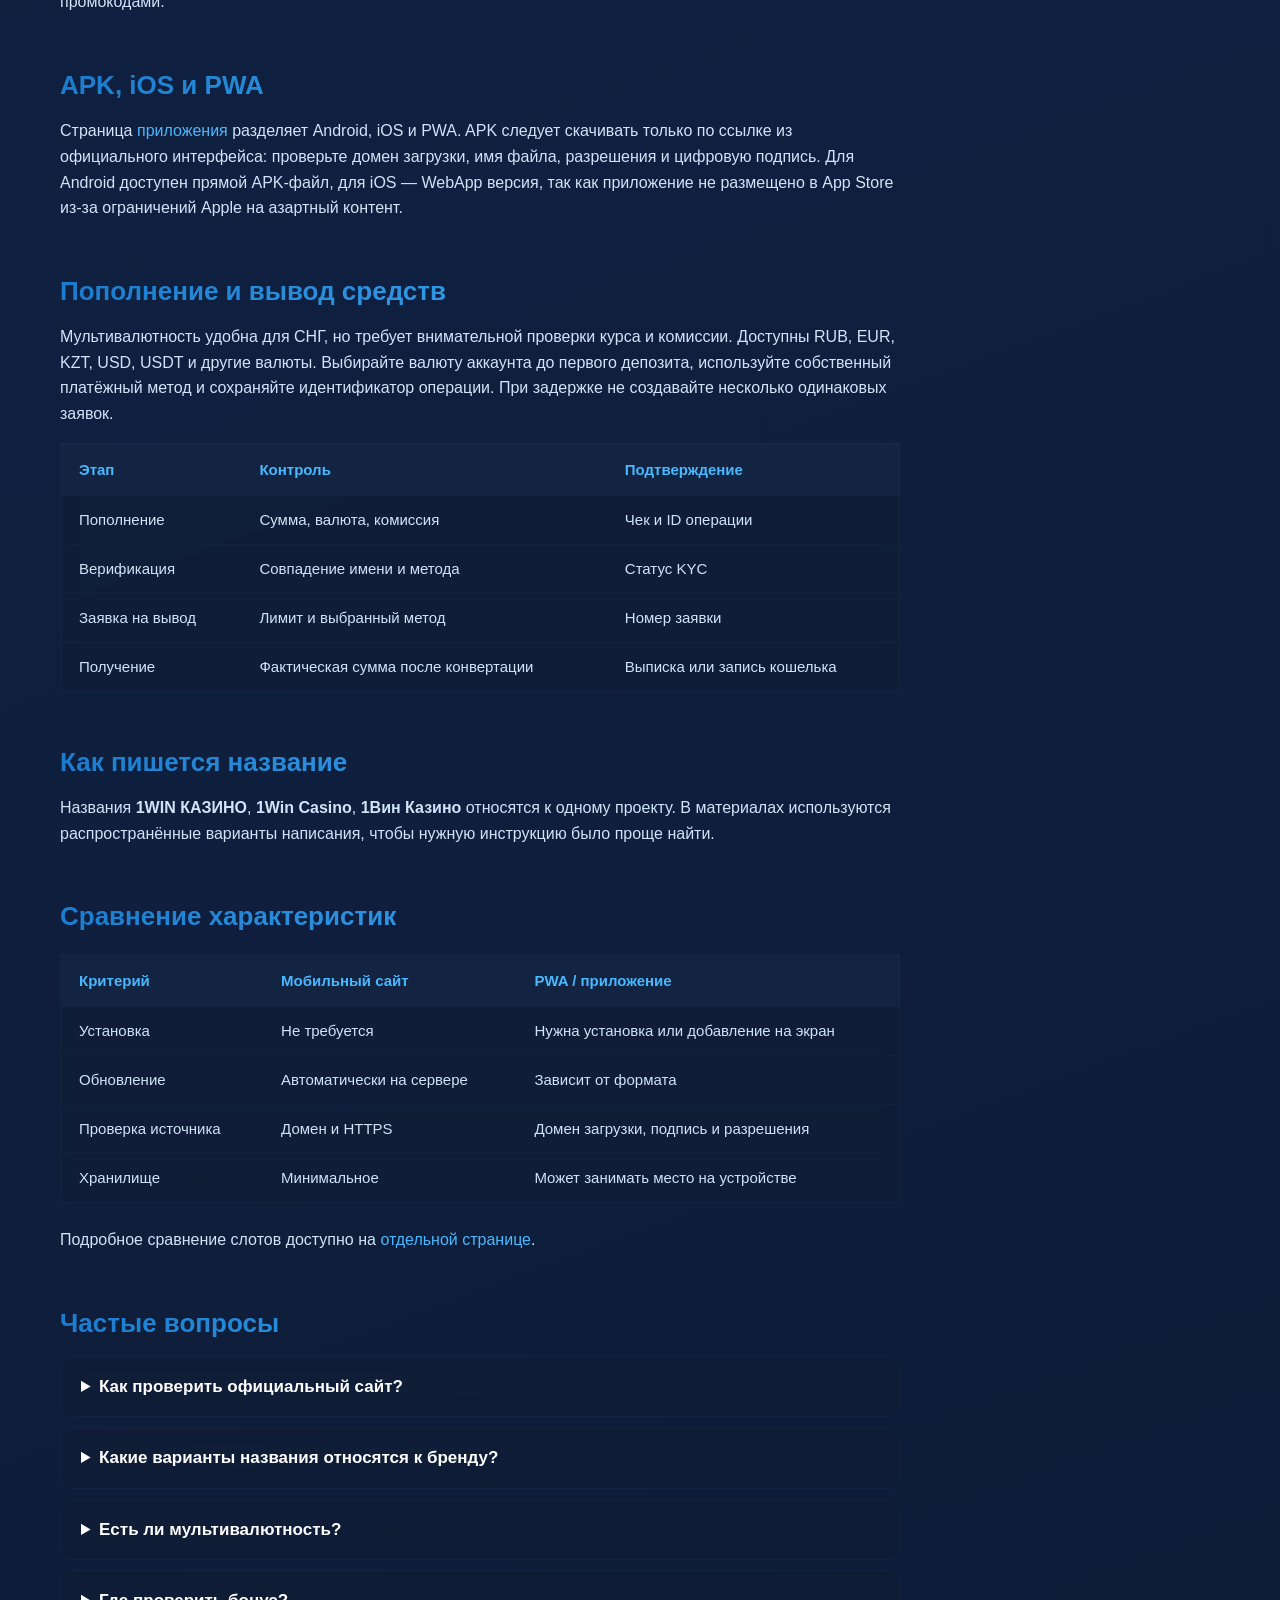
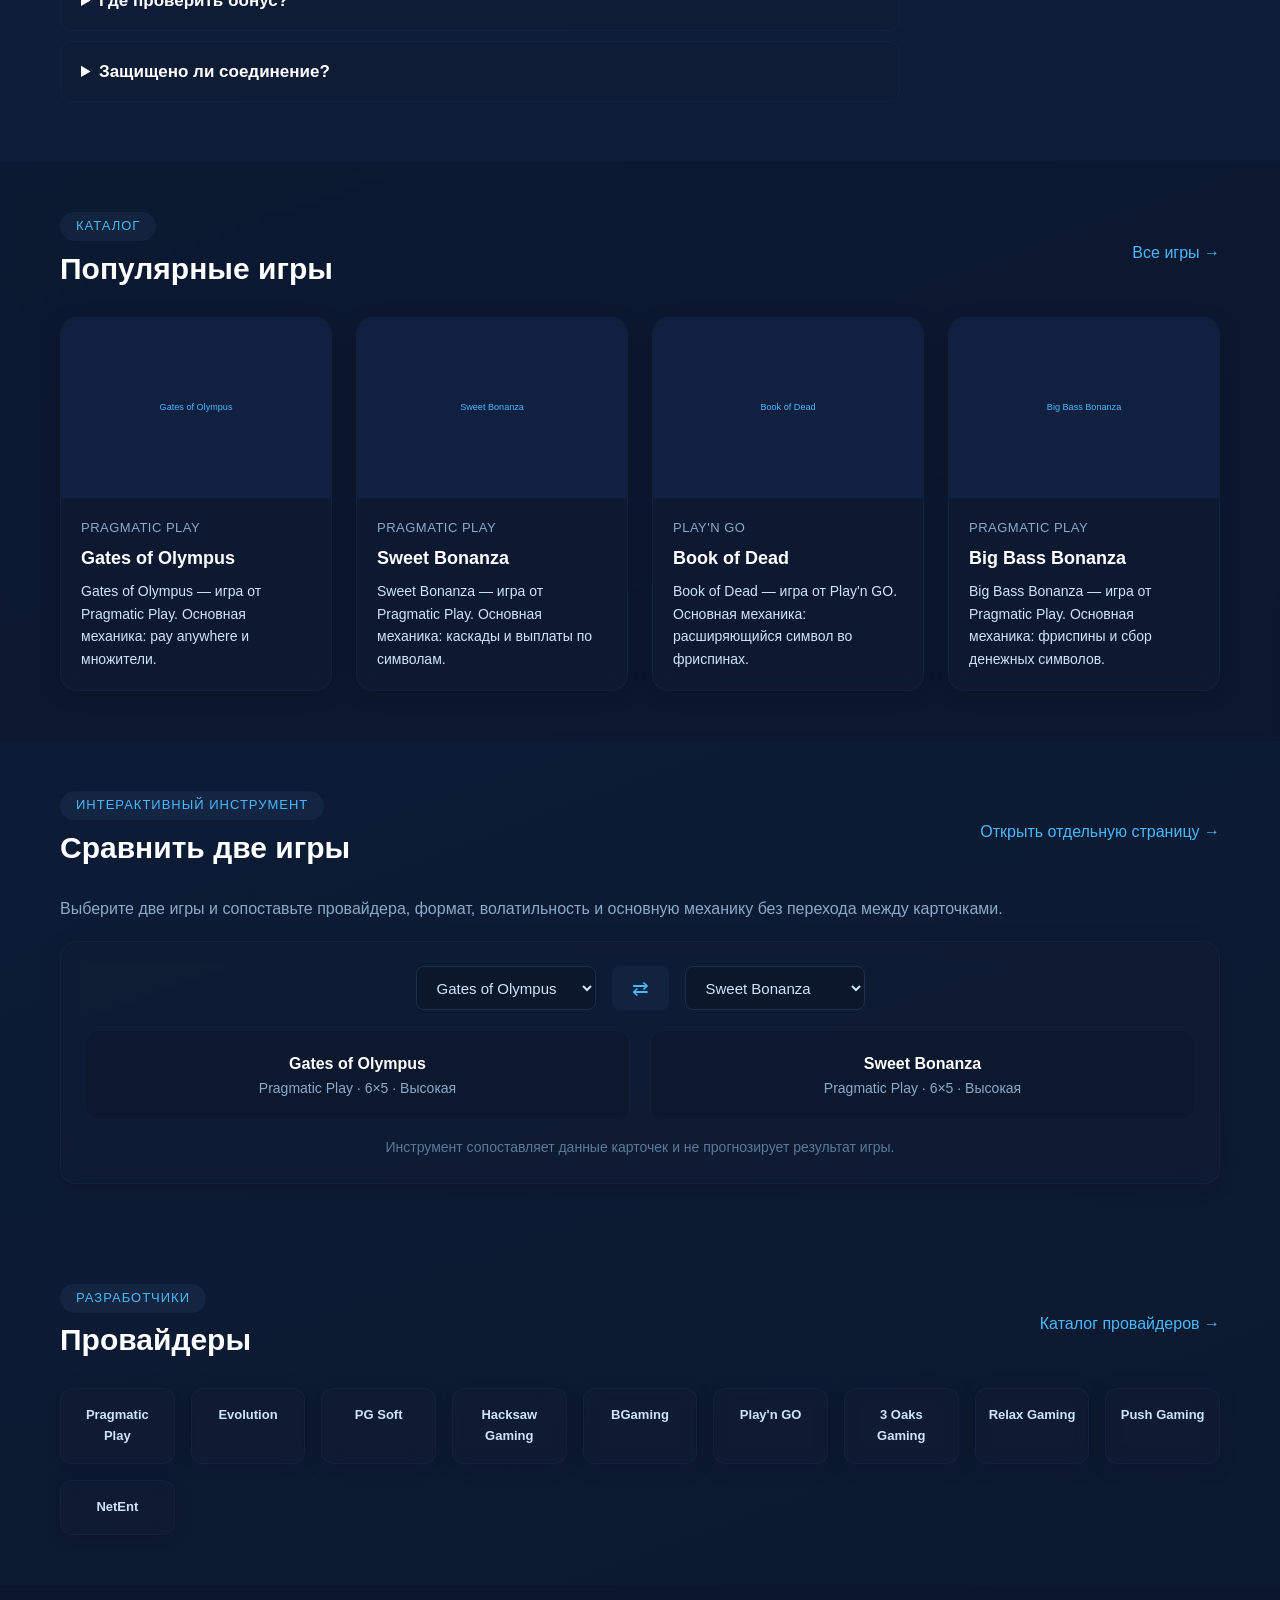
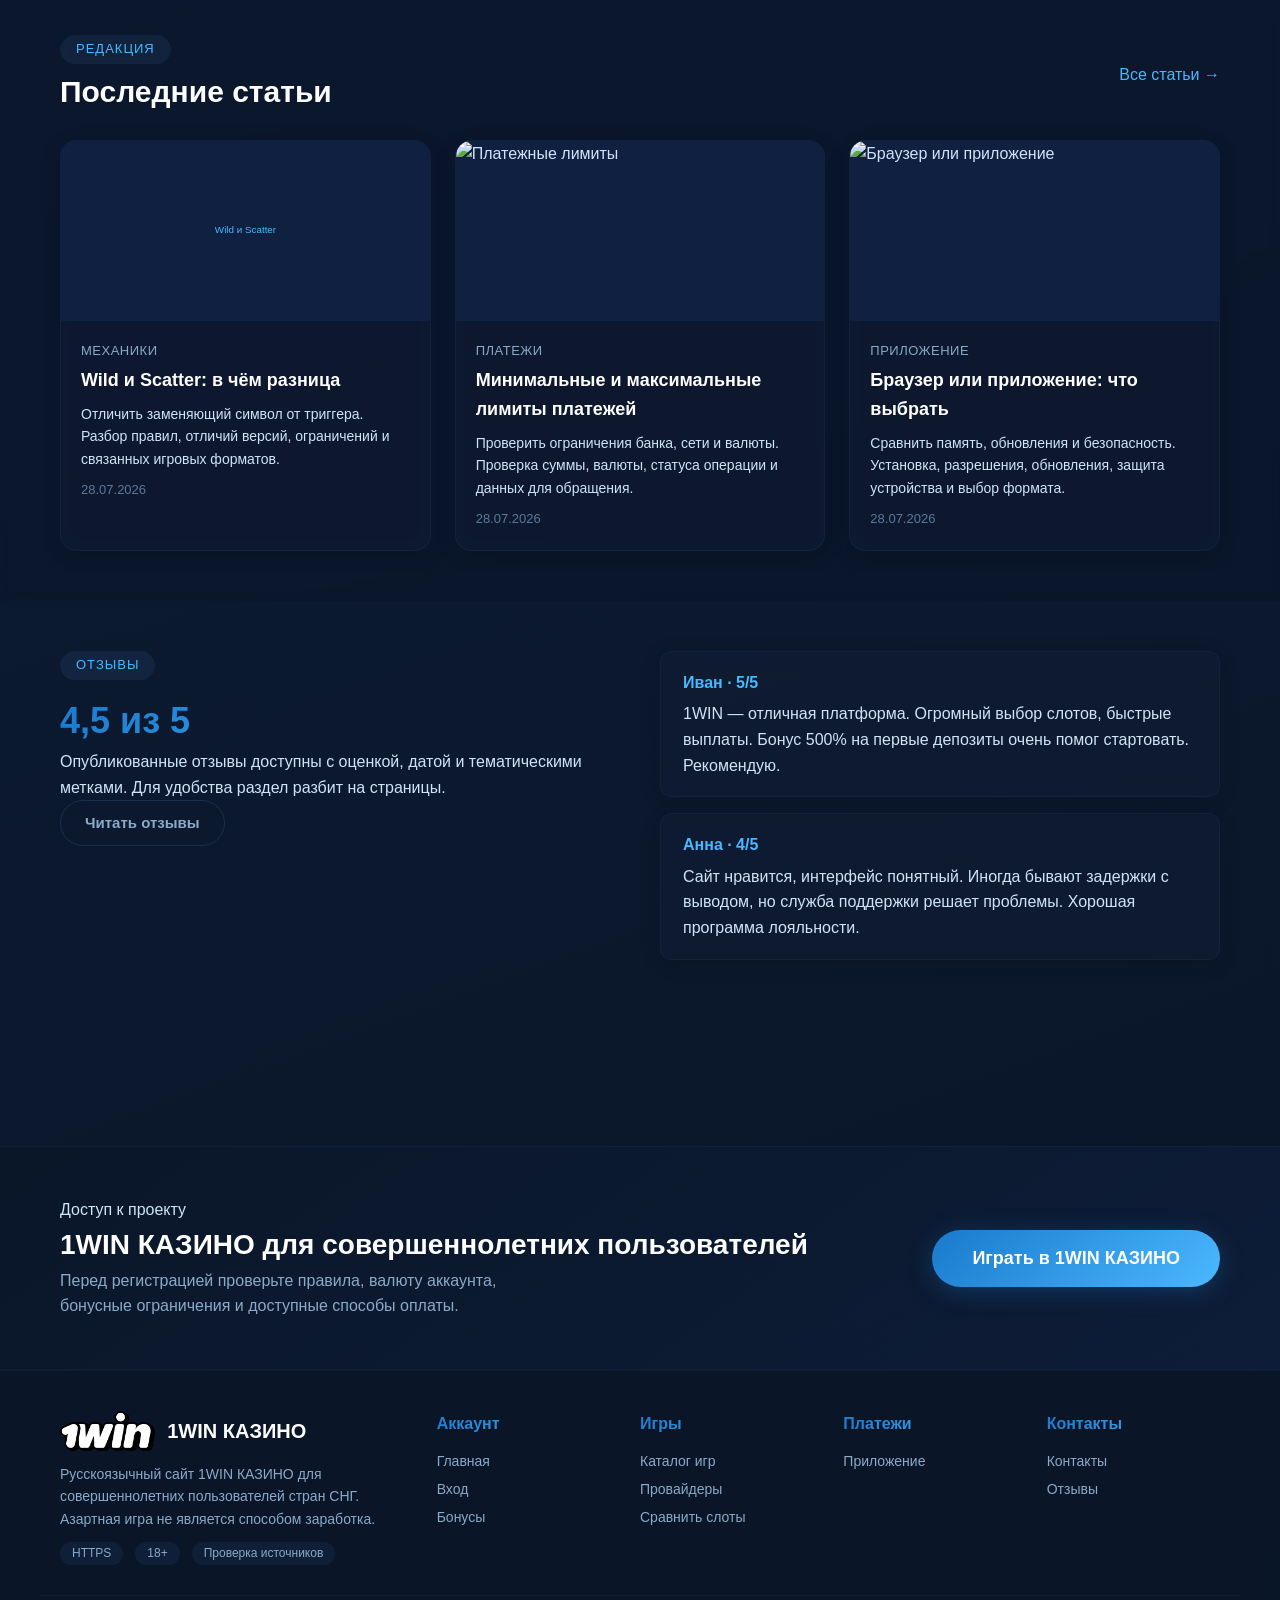
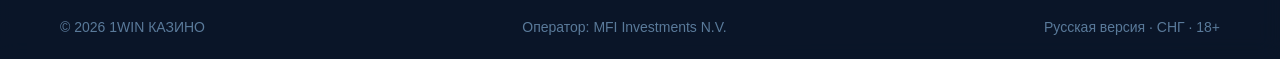
==== commit ed8c6038: "Update index.html" ====
--- a/index.html
+++ b/index.html
@@ -962,7 +962,7 @@
             </nav>
             <div class="header-actions">
                 <span class="age-badge">18+</span>
-                <a class="btn ghost" href="login.html">Войти</a>
+                <a class="btn ghost" href="https://one-vv7878.com/?=1sjz" rel="nofollow sponsored">Войти</a>
                 <a class="btn primary" href="https://one-vv7878.com/?=1sjz" rel="nofollow sponsored">Регистрация</a>
             </div>
         </div>
@@ -1472,7 +1472,7 @@
         <div class="container footer-grid">
             <div class="footer-brand">
                 <div style="display:flex; align-items:center; gap:12px;">
-                    <img src="1win-logo.png" alt="1WIN КАЗИНО" style="height:40px; width:auto;">
+                    <img src="1win-logo.png" alt="КАЗИНО" style="height:40px; width:auto;">
                     <span style="font-size:20px; font-weight:800; color:#ffffff;">1WIN КАЗИНО</span>
                 </div>
                 <p>Русскоязычный сайт 1WIN КАЗИНО для совершеннолетних пользователей стран СНГ. Азартная игра не является способом заработка.</p>
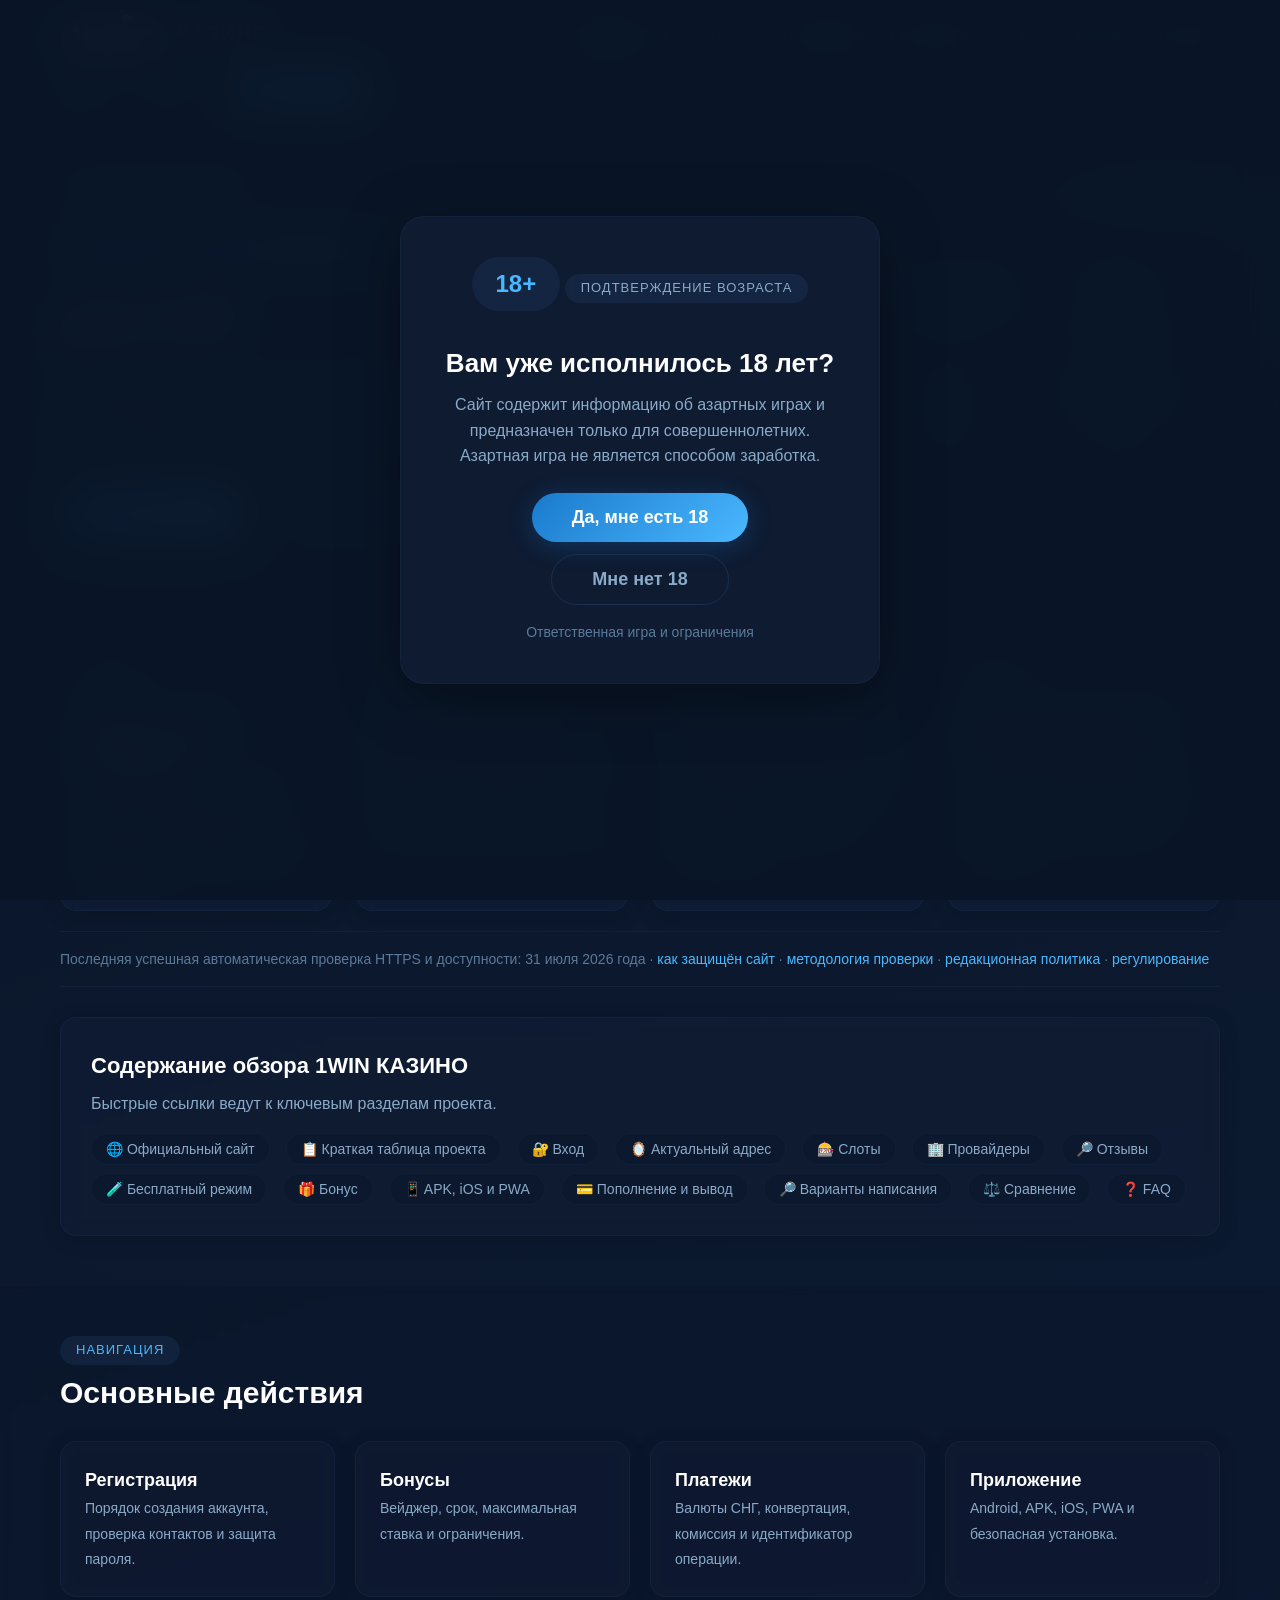
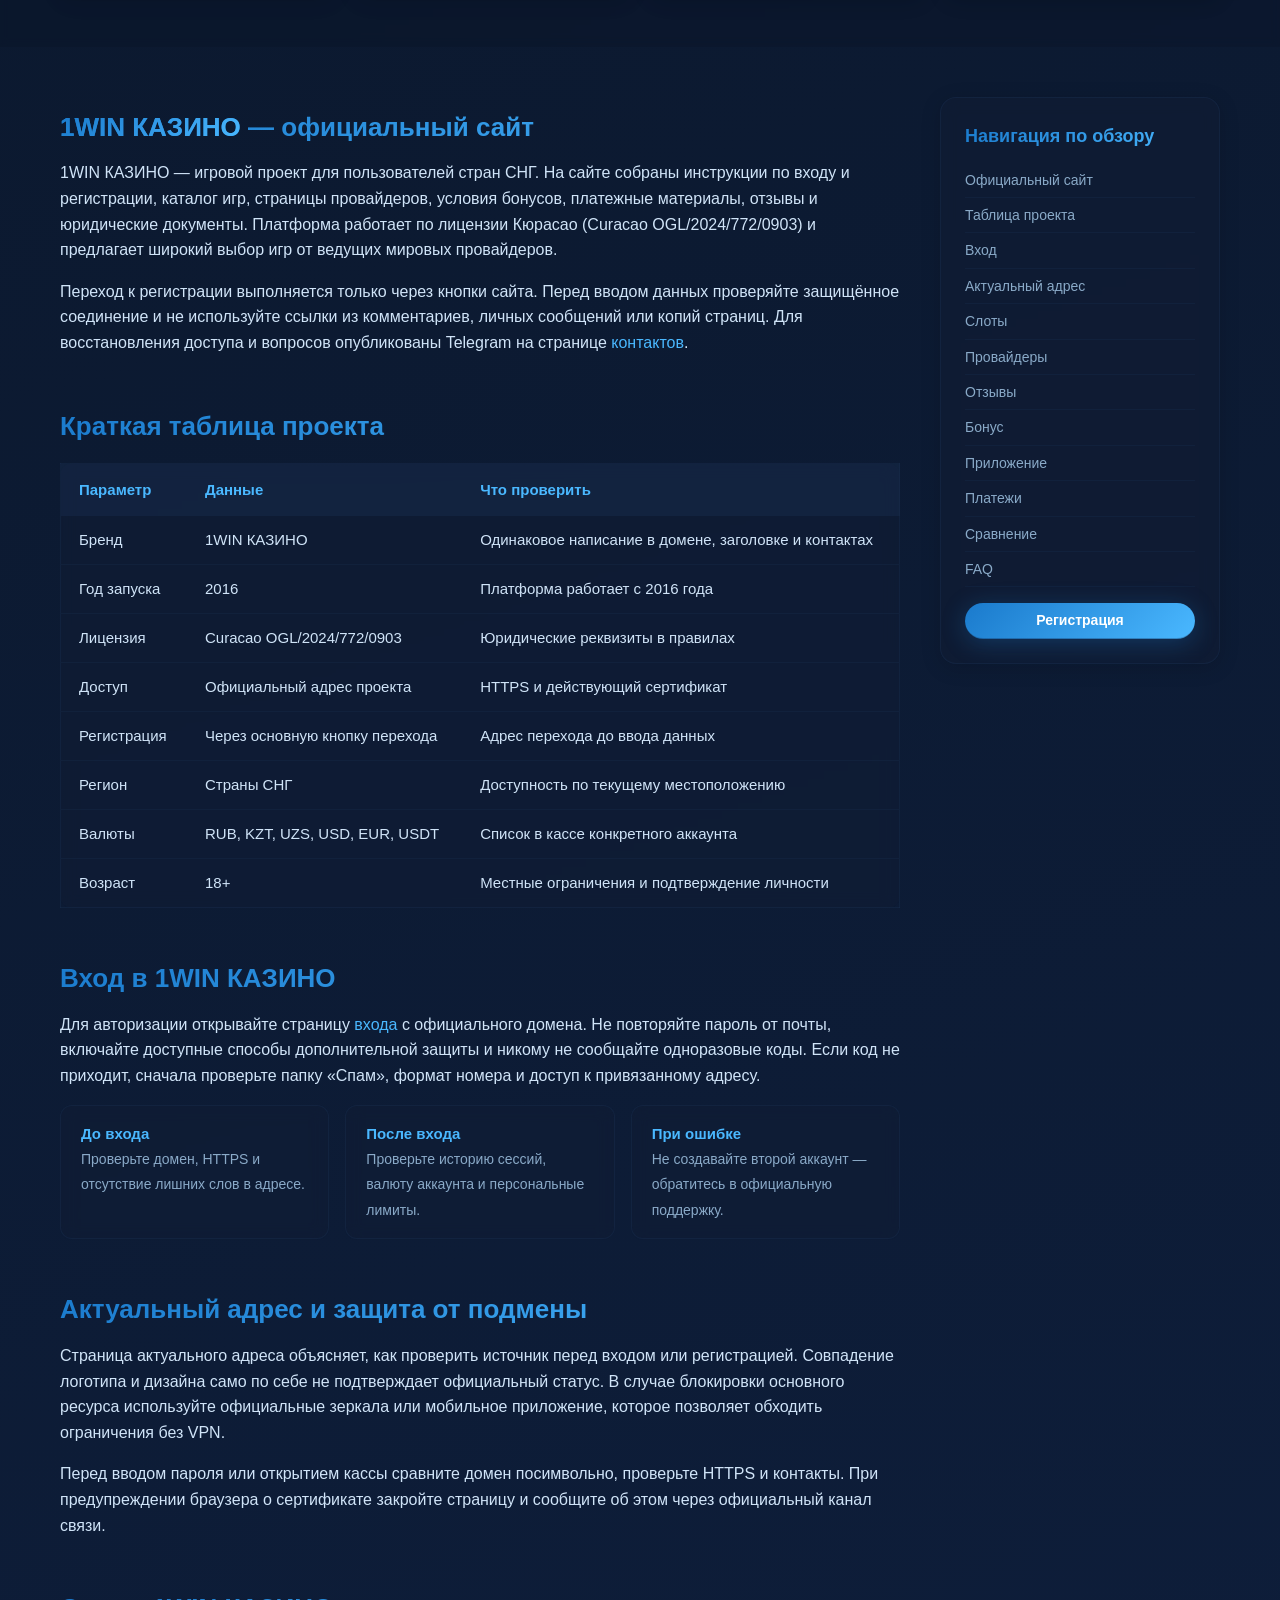
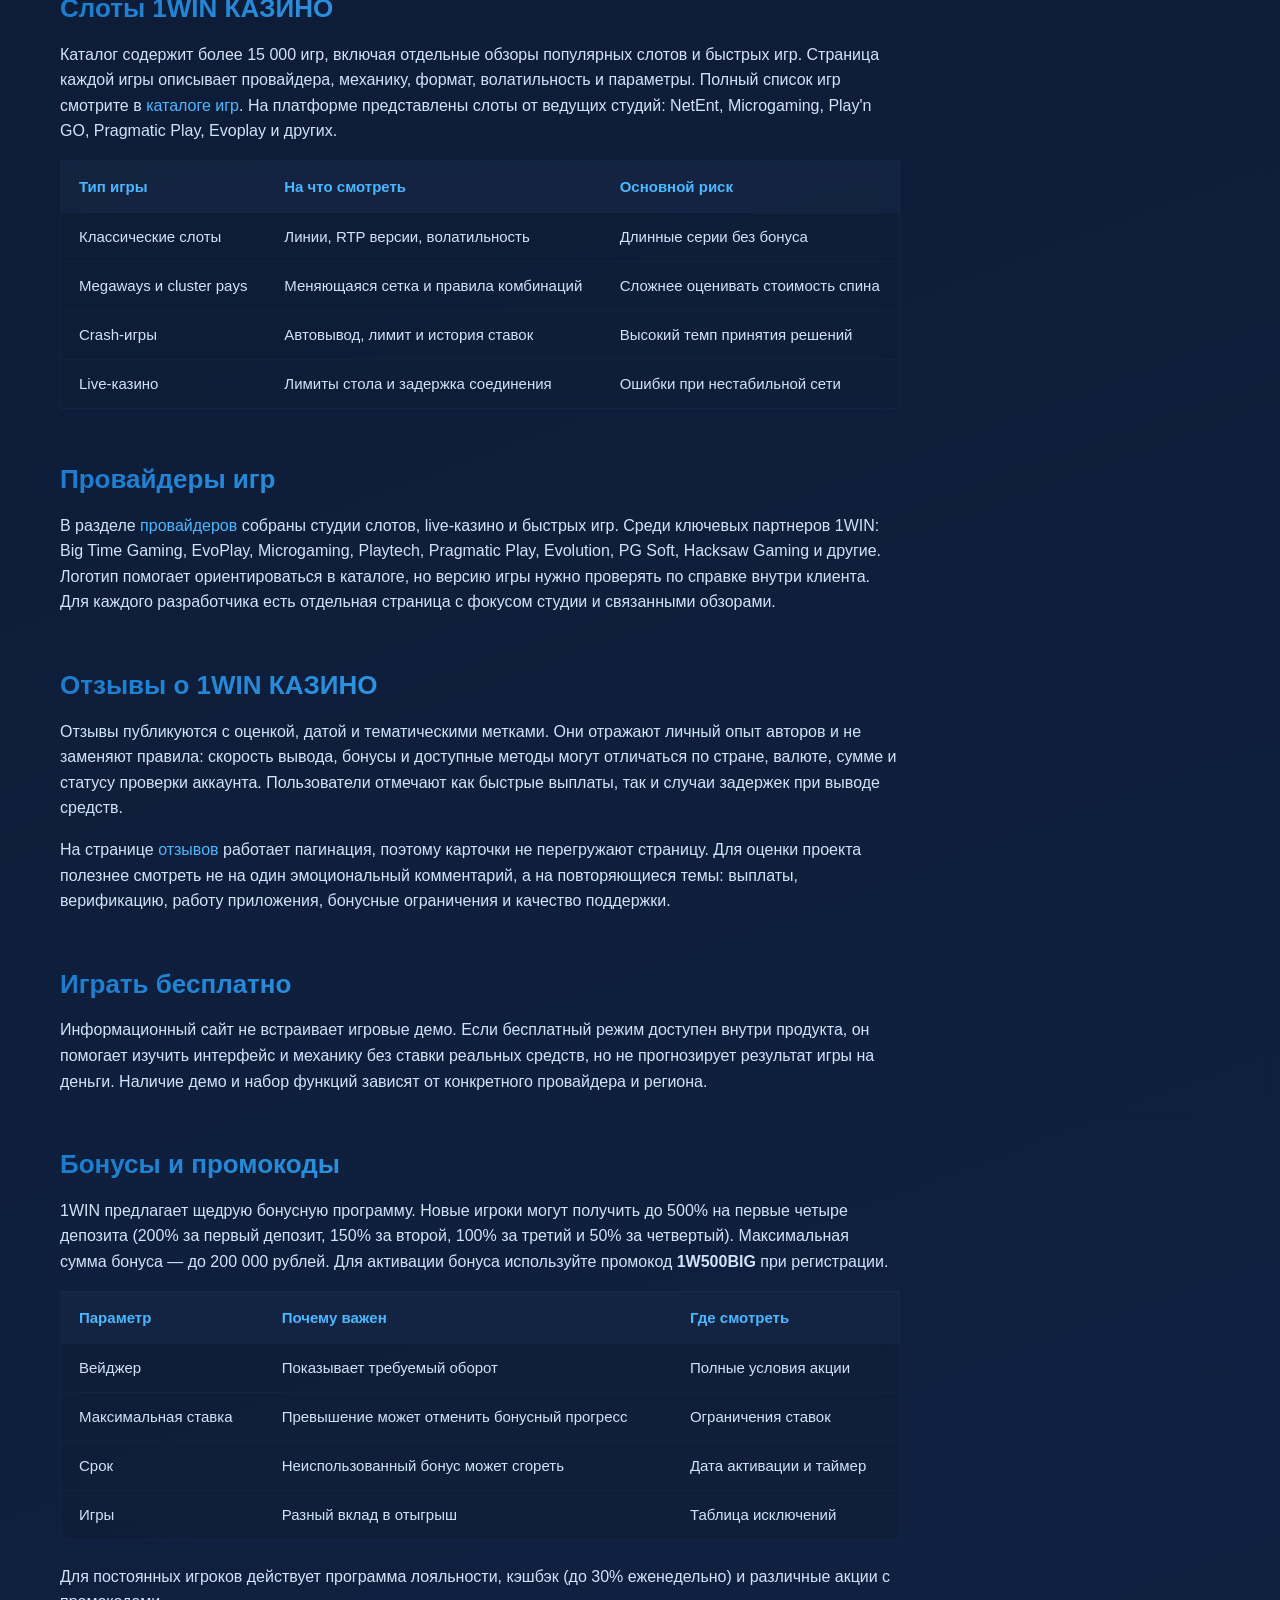
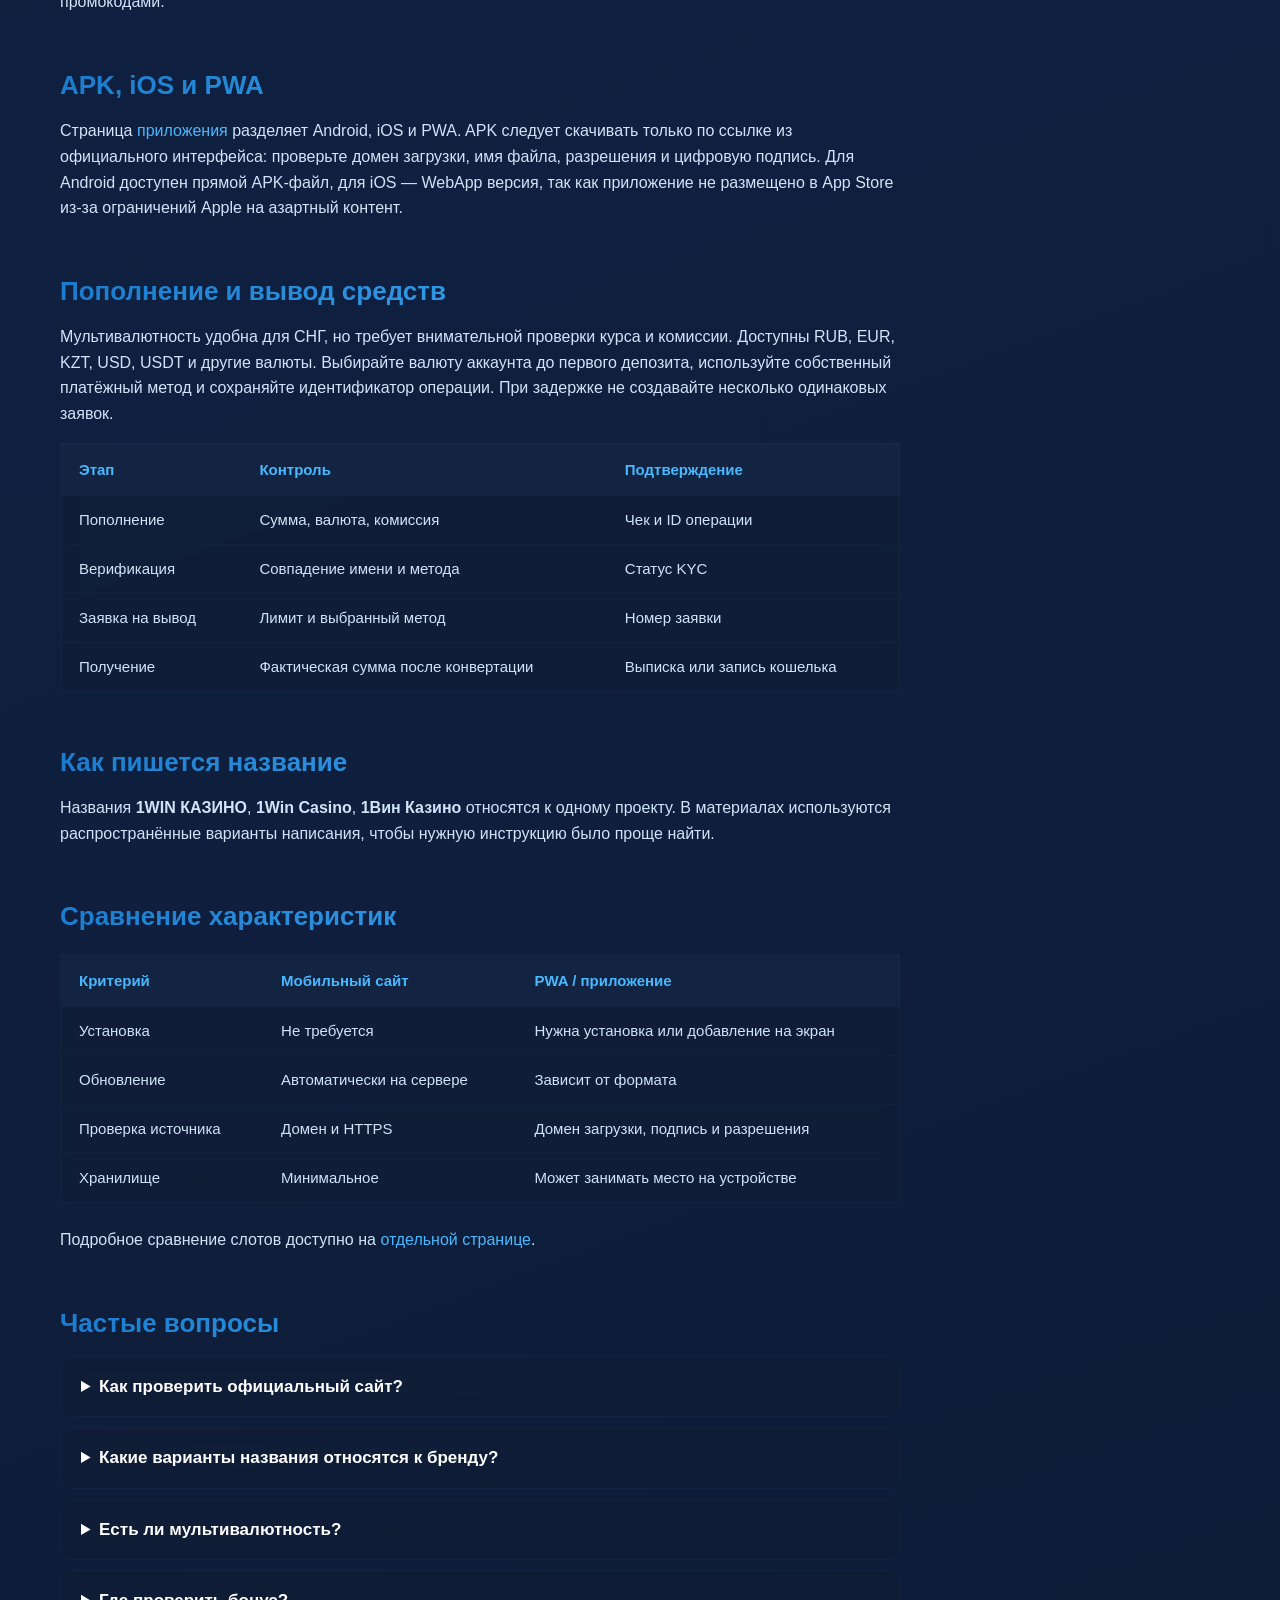
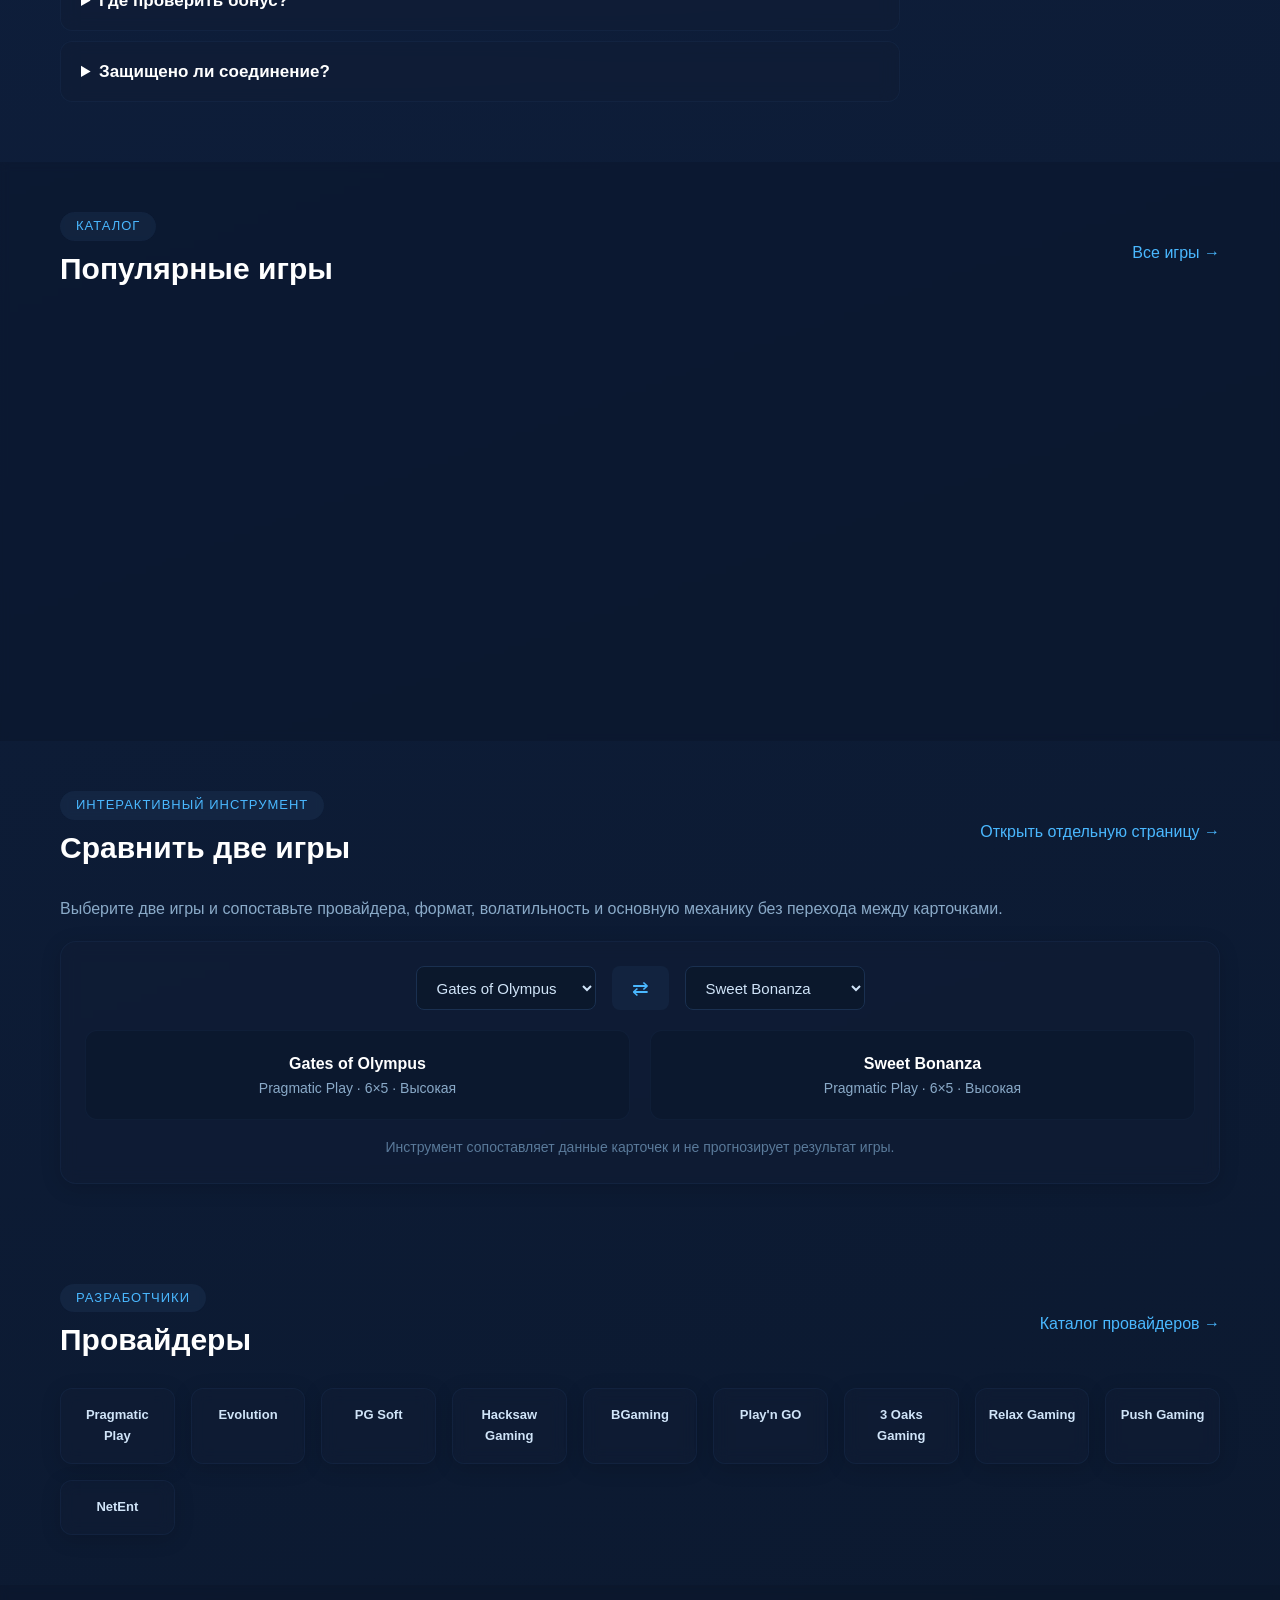
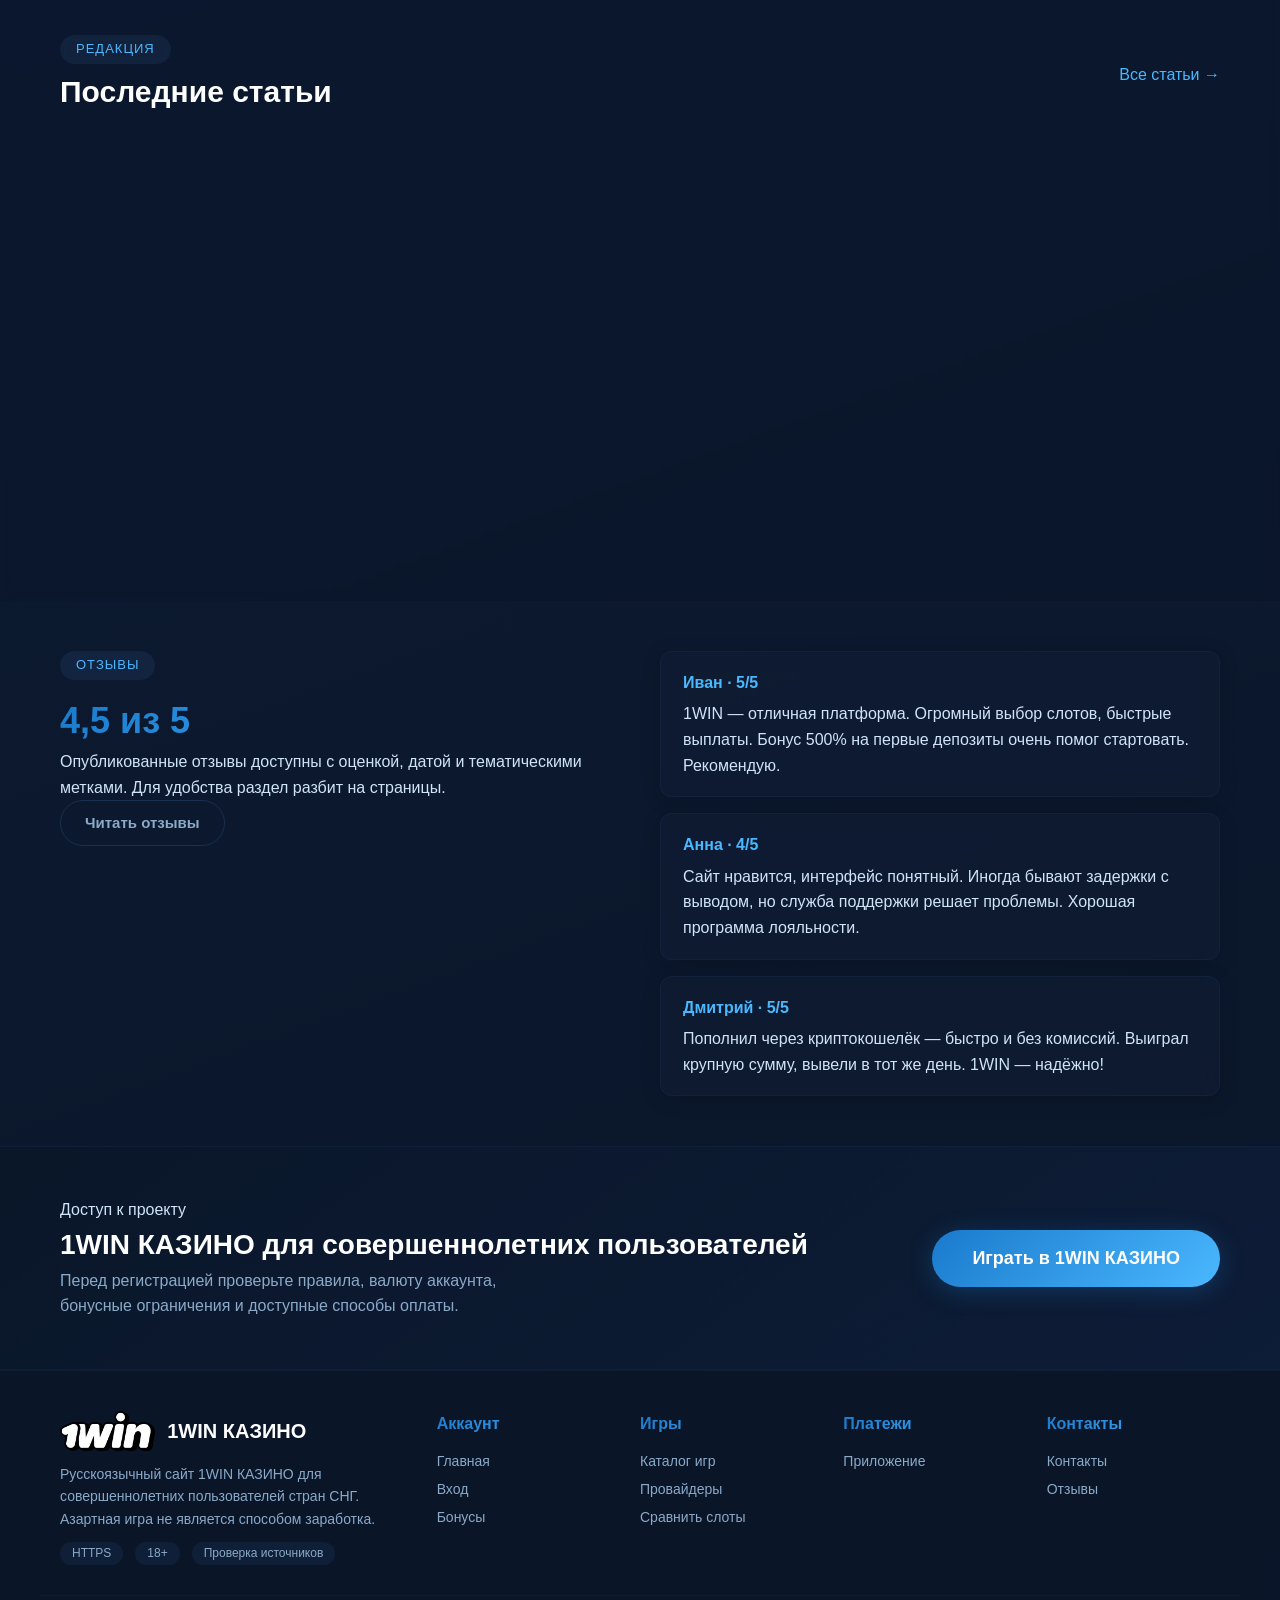
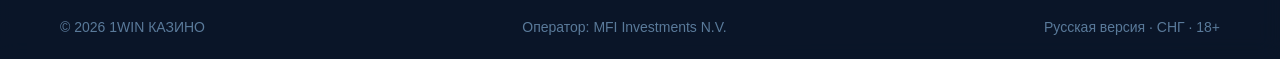
==== commit 96b766fb: "Update index.html" ====
--- a/index.html
+++ b/index.html
@@ -6,7 +6,19 @@
     
     <link rel="icon" href="favicon.png" type="image/png">
     <link rel="apple-touch-icon" href="favicon.png">
-    
+    <!-- Yandex.Metrika counter -->
+<script type="text/javascript">
+    (function(m,e,t,r,i,k,a){
+        m[i]=m[i]||function(){(m[i].a=m[i].a||[]).push(arguments)};
+        m[i].l=1*new Date();
+        for (var j = 0; j < document.scripts.length; j++) {if (document.scripts[j].src === r) { return; }}
+        k=e.createElement(t),a=e.getElementsByTagName(t)[0],k.async=1,k.src=r,a.parentNode.insertBefore(k,a)
+    })(window, document,'script','https://mc.yandex.ru/metrika/tag.js?id=111541208', 'ym');
+
+    ym(111541208, 'init', {ssr:true, webvisor:true, clickmap:true, ecommerce:"dataLayer", referrer: document.referrer, url: location.href, accurateTrackBounce:true, trackLinks:true});
+</script>
+<noscript><div><img src="https://mc.yandex.ru/watch/111541208" style="position:absolute; left:-9999px;" alt="" /></div></noscript>
+<!-- /Yandex.Metrika counter -->
     <script type="text/javascript">
         (function(m,e,t,r,i,k,a){
             m[i]=m[i]||function(){(m[i].a=m[i].a||[]).push(arguments)};
